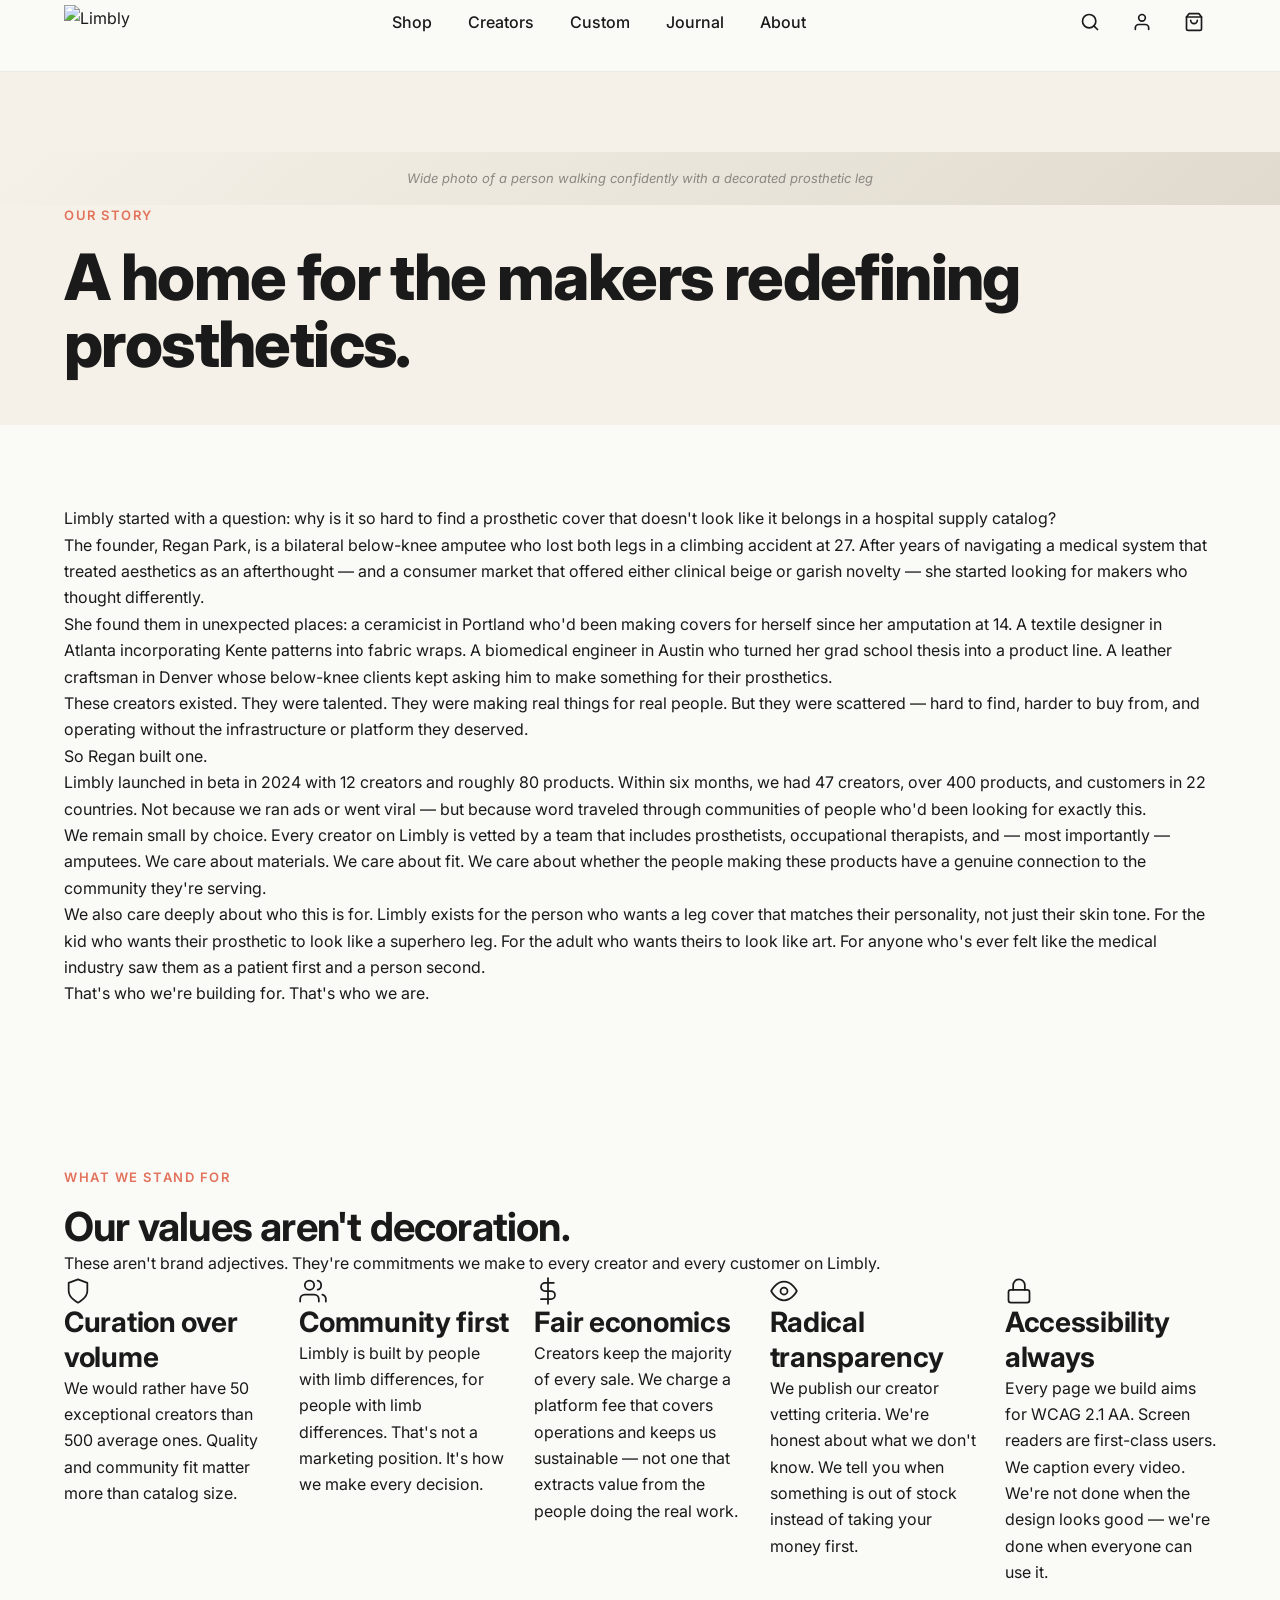
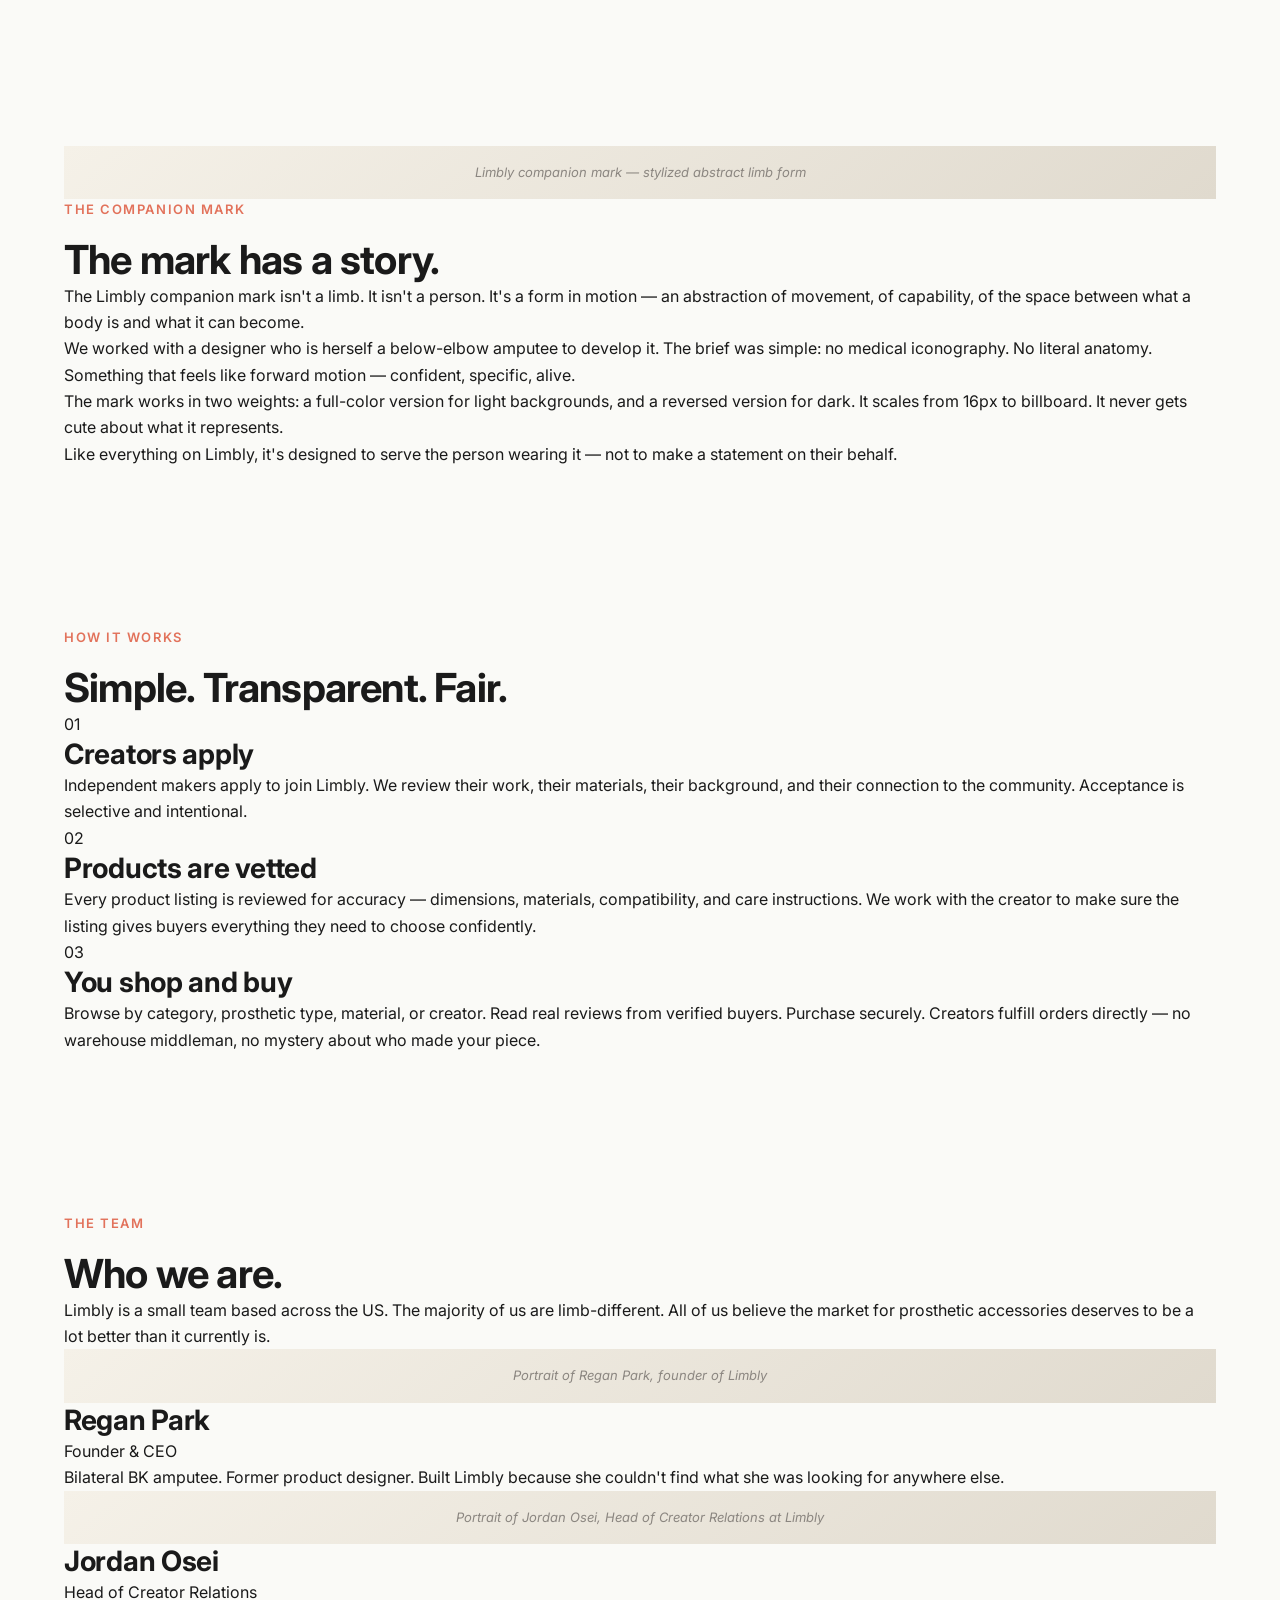
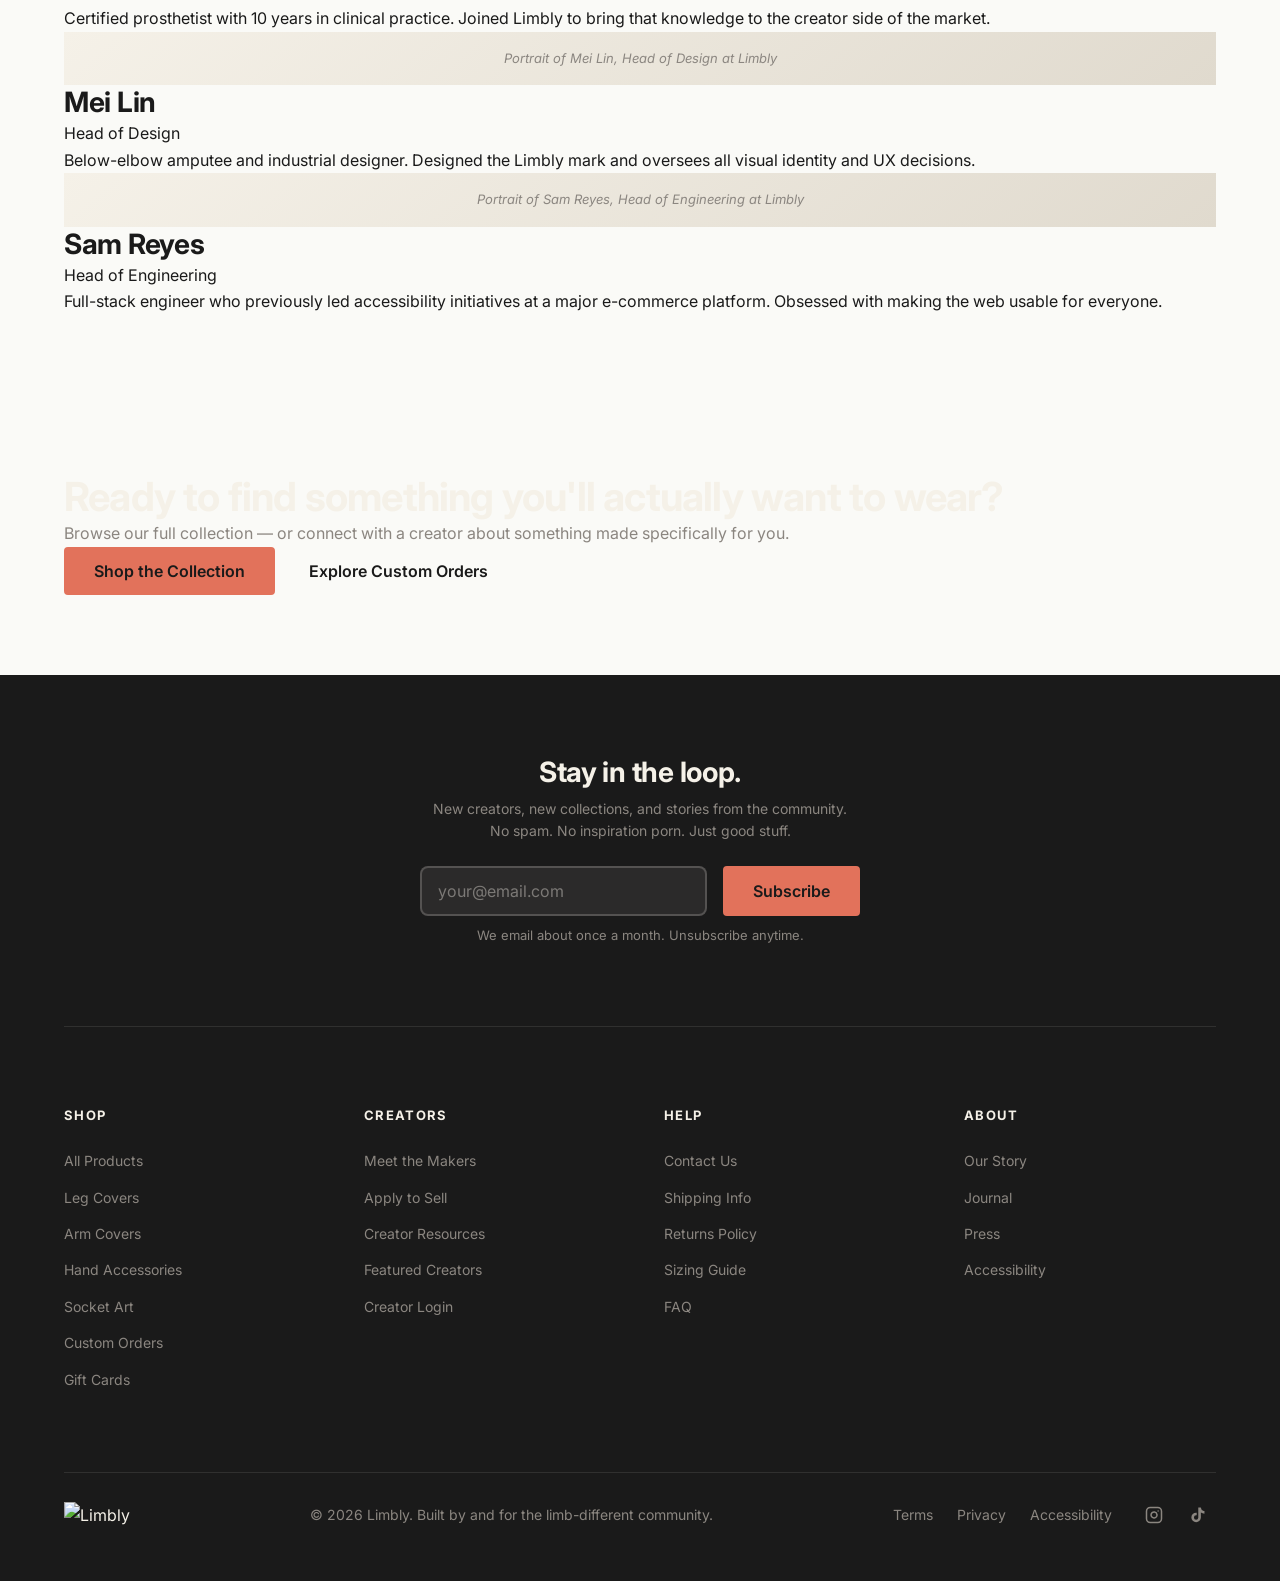
==== about.html @ 80702520 "Limbly prototype — initial build" ====
<!DOCTYPE html>
<html lang="en">
<head>
  <meta charset="UTF-8">
  <meta name="viewport" content="width=device-width, initial-scale=1.0">
  <title>About Limbly — Our Story</title>
  <meta name="description" content="Limbly is a curated marketplace for prosthetic accessories, built by and for the limb-different community.">
  <meta property="og:title" content="About Limbly — Our Story">
  <meta property="og:description" content="A home for the makers redefining prosthetics. Built by and for the limb-different community.">
  <meta property="og:type" content="website">
  <meta property="og:url" content="https://limbly.com/about.html">
  <meta property="og:image" content="../assets/og-about.jpg">
  <link rel="preconnect" href="https://fonts.googleapis.com">
  <link rel="preconnect" href="https://fonts.gstatic.com" crossorigin>
  <link href="https://fonts.googleapis.com/css2?family=Inter:wght@400;500;600;700;800&display=swap" rel="stylesheet">
  <link rel="stylesheet" href="../css/main.css">
</head>
<body>

<a href="#main" class="skip-link">Skip to main content</a>

<nav class="site-nav" role="navigation" aria-label="Main navigation">
  <div class="container">
    <div class="nav-inner">
      <a href="index.html" class="nav-logo" aria-label="Limbly — home">
        <img src="../assets/logo_primary.svg" alt="Limbly" height="34">
      </a>
      <ul class="nav-links" role="list">
        <li><a href="shop.html" class="nav-link">Shop</a></li>
        <li><a href="creators.html" class="nav-link">Creators</a></li>
        <li><a href="custom.html" class="nav-link">Custom</a></li>
        <li><a href="#" class="nav-link">Journal</a></li>
        <li><a href="about.html" class="nav-link nav-link--active" aria-current="page">About</a></li>
      </ul>
      <div class="nav-actions">
        <button class="nav-icon-btn" aria-label="Search products">
          <svg width="20" height="20" viewBox="0 0 24 24" fill="none" stroke="currentColor" stroke-width="2" stroke-linecap="round" stroke-linejoin="round" aria-hidden="true"><circle cx="11" cy="11" r="8"/><path d="m21 21-4.35-4.35"/></svg>
        </button>
        <button class="nav-icon-btn" aria-label="My account">
          <svg width="20" height="20" viewBox="0 0 24 24" fill="none" stroke="currentColor" stroke-width="2" stroke-linecap="round" stroke-linejoin="round" aria-hidden="true"><path d="M20 21v-2a4 4 0 0 0-4-4H8a4 4 0 0 0-4 4v2"/><circle cx="12" cy="7" r="4"/></svg>
        </button>
        <button class="nav-icon-btn" aria-label="Shopping cart, 0 items">
          <svg width="20" height="20" viewBox="0 0 24 24" fill="none" stroke="currentColor" stroke-width="2" stroke-linecap="round" stroke-linejoin="round" aria-hidden="true"><path d="M6 2 3 6v14a2 2 0 0 0 2 2h14a2 2 0 0 0 2-2V6l-3-4z"/><line x1="3" x2="21" y1="6" y2="6"/><path d="M16 10a4 4 0 0 1-8 0"/></svg>
        </button>
        <button id="nav-menu-btn" class="nav-icon-btn nav-menu-btn" aria-label="Open menu" aria-expanded="false" aria-controls="mobile-nav">
          <svg width="22" height="22" viewBox="0 0 24 24" fill="none" stroke="currentColor" stroke-width="2" stroke-linecap="round" aria-hidden="true"><line x1="3" x2="21" y1="6" y2="6"/><line x1="3" x2="21" y1="12" y2="12"/><line x1="3" x2="21" y1="18" y2="18"/></svg>
        </button>
      </div>
    </div>
  </div>
  <div id="mobile-nav" class="mobile-nav" role="dialog" aria-label="Navigation menu">
    <a href="shop.html" class="mobile-nav-link">Shop</a>
    <div class="mobile-nav-sub">
      <a href="shop.html">All Products</a>
      <a href="shop.html#leg-covers">Leg Covers</a>
      <a href="shop.html#arm-covers">Arm Covers</a>
      <a href="shop.html#hand-accessories">Hand Accessories</a>
      <a href="shop.html#socket-art">Socket Art</a>
      <a href="shop.html#new-arrivals">New Arrivals</a>
    </div>
    <a href="creators.html" class="mobile-nav-link">Creators</a>
    <a href="custom.html" class="mobile-nav-link">Custom Orders</a>
    <a href="#" class="mobile-nav-link">Journal</a>
    <a href="about.html" class="mobile-nav-link">About</a>
    <a href="help.html" class="mobile-nav-link">Help</a>
    <a href="apply.html" class="mobile-nav-link">Apply to Sell</a>
  </div>
</nav>

<main id="main">

  <!-- Hero -->
  <section class="page-hero page-hero--about" aria-labelledby="about-hero-heading">
    <div class="page-hero-bg">
      <div class="img-placeholder img-placeholder--page-hero" aria-hidden="true">Wide photo of a person walking confidently with a decorated prosthetic leg</div>
    </div>
    <div class="page-hero-overlay" aria-hidden="true"></div>
    <div class="container">
      <div class="page-hero-content">
        <p class="eyebrow eyebrow--light">OUR STORY</p>
        <h1 id="about-hero-heading">A home for the makers redefining prosthetics.</h1>
      </div>
    </div>
  </section>

  <!-- The Story -->
  <section class="section" aria-labelledby="story-heading">
    <div class="container container--narrow">
      <h2 id="story-heading" class="sr-only">The Story</h2>
      <div class="about-story">
        <p class="about-lead">Limbly started with a question: why is it so hard to find a prosthetic cover that doesn't look like it belongs in a hospital supply catalog?</p>
        <p>The founder, Regan Park, is a bilateral below-knee amputee who lost both legs in a climbing accident at 27. After years of navigating a medical system that treated aesthetics as an afterthought — and a consumer market that offered either clinical beige or garish novelty — she started looking for makers who thought differently.</p>
        <p>She found them in unexpected places: a ceramicist in Portland who'd been making covers for herself since her amputation at 14. A textile designer in Atlanta incorporating Kente patterns into fabric wraps. A biomedical engineer in Austin who turned her grad school thesis into a product line. A leather craftsman in Denver whose below-knee clients kept asking him to make something for their prosthetics.</p>
        <p>These creators existed. They were talented. They were making real things for real people. But they were scattered — hard to find, harder to buy from, and operating without the infrastructure or platform they deserved.</p>
        <p>So Regan built one.</p>
        <p>Limbly launched in beta in 2024 with 12 creators and roughly 80 products. Within six months, we had 47 creators, over 400 products, and customers in 22 countries. Not because we ran ads or went viral — but because word traveled through communities of people who'd been looking for exactly this.</p>
        <p>We remain small by choice. Every creator on Limbly is vetted by a team that includes prosthetists, occupational therapists, and — most importantly — amputees. We care about materials. We care about fit. We care about whether the people making these products have a genuine connection to the community they're serving.</p>
        <p>We also care deeply about who this is for. Limbly exists for the person who wants a leg cover that matches their personality, not just their skin tone. For the kid who wants their prosthetic to look like a superhero leg. For the adult who wants theirs to look like art. For anyone who's ever felt like the medical industry saw them as a patient first and a person second.</p>
        <p>That's who we're building for. That's who we are.</p>
      </div>
    </div>
  </section>

  <!-- Values -->
  <section class="section section--cream" aria-labelledby="values-heading">
    <div class="container">
      <div class="section-header">
        <p class="eyebrow">WHAT WE STAND FOR</p>
        <h2 id="values-heading">Our values aren't decoration.</h2>
        <p class="section-body">These aren't brand adjectives. They're commitments we make to every creator and every customer on Limbly.</p>
      </div>
      <div class="values-grid">

        <div class="value-item">
          <div class="value-icon" aria-hidden="true">
            <svg width="28" height="28" viewBox="0 0 24 24" fill="none" stroke="currentColor" stroke-width="1.5" stroke-linecap="round" stroke-linejoin="round"><path d="M12 22s8-4 8-10V5l-8-3-8 3v7c0 6 8 10 8 10z"/></svg>
          </div>
          <h3 class="value-title">Curation over volume</h3>
          <p class="value-body">We would rather have 50 exceptional creators than 500 average ones. Quality and community fit matter more than catalog size.</p>
        </div>

        <div class="value-item">
          <div class="value-icon" aria-hidden="true">
            <svg width="28" height="28" viewBox="0 0 24 24" fill="none" stroke="currentColor" stroke-width="1.5" stroke-linecap="round" stroke-linejoin="round"><path d="M17 21v-2a4 4 0 0 0-4-4H5a4 4 0 0 0-4 4v2"/><circle cx="9" cy="7" r="4"/><path d="M23 21v-2a4 4 0 0 0-3-3.87"/><path d="M16 3.13a4 4 0 0 1 0 7.75"/></svg>
          </div>
          <h3 class="value-title">Community first</h3>
          <p class="value-body">Limbly is built by people with limb differences, for people with limb differences. That's not a marketing position. It's how we make every decision.</p>
        </div>

        <div class="value-item">
          <div class="value-icon" aria-hidden="true">
            <svg width="28" height="28" viewBox="0 0 24 24" fill="none" stroke="currentColor" stroke-width="1.5" stroke-linecap="round" stroke-linejoin="round"><line x1="12" x2="12" y1="1" y2="23"/><path d="M17 5H9.5a3.5 3.5 0 0 0 0 7h5a3.5 3.5 0 0 1 0 7H6"/></svg>
          </div>
          <h3 class="value-title">Fair economics</h3>
          <p class="value-body">Creators keep the majority of every sale. We charge a platform fee that covers operations and keeps us sustainable — not one that extracts value from the people doing the real work.</p>
        </div>

        <div class="value-item">
          <div class="value-icon" aria-hidden="true">
            <svg width="28" height="28" viewBox="0 0 24 24" fill="none" stroke="currentColor" stroke-width="1.5" stroke-linecap="round" stroke-linejoin="round"><path d="M1 12s4-8 11-8 11 8 11 8-4 8-11 8-11-8-11-8z"/><circle cx="12" cy="12" r="3"/></svg>
          </div>
          <h3 class="value-title">Radical transparency</h3>
          <p class="value-body">We publish our creator vetting criteria. We're honest about what we don't know. We tell you when something is out of stock instead of taking your money first.</p>
        </div>

        <div class="value-item">
          <div class="value-icon" aria-hidden="true">
            <svg width="28" height="28" viewBox="0 0 24 24" fill="none" stroke="currentColor" stroke-width="1.5" stroke-linecap="round" stroke-linejoin="round"><rect x="3" y="11" width="18" height="11" rx="2" ry="2"/><path d="M7 11V7a5 5 0 0 1 10 0v4"/></svg>
          </div>
          <h3 class="value-title">Accessibility always</h3>
          <p class="value-body">Every page we build aims for WCAG 2.1 AA. Screen readers are first-class users. We caption every video. We're not done when the design looks good — we're done when everyone can use it.</p>
        </div>

      </div>
    </div>
  </section>

  <!-- The Companion Mark -->
  <section class="section" aria-labelledby="mark-heading">
    <div class="container">
      <div class="mark-section">
        <div class="mark-visual">
          <div class="img-placeholder img-placeholder--mark" aria-hidden="true">Limbly companion mark — stylized abstract limb form</div>
        </div>
        <div class="mark-copy">
          <p class="eyebrow">THE COMPANION MARK</p>
          <h2 id="mark-heading">The mark has a story.</h2>
          <p>The Limbly companion mark isn't a limb. It isn't a person. It's a form in motion — an abstraction of movement, of capability, of the space between what a body is and what it can become.</p>
          <p>We worked with a designer who is herself a below-elbow amputee to develop it. The brief was simple: no medical iconography. No literal anatomy. Something that feels like forward motion — confident, specific, alive.</p>
          <p>The mark works in two weights: a full-color version for light backgrounds, and a reversed version for dark. It scales from 16px to billboard. It never gets cute about what it represents.</p>
          <p>Like everything on Limbly, it's designed to serve the person wearing it — not to make a statement on their behalf.</p>
        </div>
      </div>
    </div>
  </section>

  <!-- How It Works -->
  <section class="section section--cream" aria-labelledby="how-it-works-heading">
    <div class="container">
      <div class="section-header">
        <p class="eyebrow">HOW IT WORKS</p>
        <h2 id="how-it-works-heading">Simple. Transparent. Fair.</h2>
      </div>
      <ol class="how-steps" role="list">

        <li class="how-step">
          <div class="how-step-number" aria-hidden="true">01</div>
          <div class="how-step-body">
            <h3 class="how-step-title">Creators apply</h3>
            <p class="how-step-text">Independent makers apply to join Limbly. We review their work, their materials, their background, and their connection to the community. Acceptance is selective and intentional.</p>
          </div>
        </li>

        <li class="how-step">
          <div class="how-step-number" aria-hidden="true">02</div>
          <div class="how-step-body">
            <h3 class="how-step-title">Products are vetted</h3>
            <p class="how-step-text">Every product listing is reviewed for accuracy — dimensions, materials, compatibility, and care instructions. We work with the creator to make sure the listing gives buyers everything they need to choose confidently.</p>
          </div>
        </li>

        <li class="how-step">
          <div class="how-step-number" aria-hidden="true">03</div>
          <div class="how-step-body">
            <h3 class="how-step-title">You shop and buy</h3>
            <p class="how-step-text">Browse by category, prosthetic type, material, or creator. Read real reviews from verified buyers. Purchase securely. Creators fulfill orders directly — no warehouse middleman, no mystery about who made your piece.</p>
          </div>
        </li>

      </ol>
    </div>
  </section>

  <!-- Who We Are -->
  <section class="section" aria-labelledby="team-heading">
    <div class="container">
      <div class="section-header">
        <p class="eyebrow">THE TEAM</p>
        <h2 id="team-heading">Who we are.</h2>
        <p class="section-body">Limbly is a small team based across the US. The majority of us are limb-different. All of us believe the market for prosthetic accessories deserves to be a lot better than it currently is.</p>
      </div>
      <div class="team-grid">

        <div class="team-member">
          <div class="team-member-img">
            <div class="img-placeholder" aria-hidden="true">Portrait of Regan Park, founder of Limbly</div>
          </div>
          <h3 class="team-member-name">Regan Park</h3>
          <p class="team-member-role">Founder &amp; CEO</p>
          <p class="team-member-bio">Bilateral BK amputee. Former product designer. Built Limbly because she couldn't find what she was looking for anywhere else.</p>
        </div>

        <div class="team-member">
          <div class="team-member-img">
            <div class="img-placeholder" aria-hidden="true">Portrait of Jordan Osei, Head of Creator Relations at Limbly</div>
          </div>
          <h3 class="team-member-name">Jordan Osei</h3>
          <p class="team-member-role">Head of Creator Relations</p>
          <p class="team-member-bio">Certified prosthetist with 10 years in clinical practice. Joined Limbly to bring that knowledge to the creator side of the market.</p>
        </div>

        <div class="team-member">
          <div class="team-member-img">
            <div class="img-placeholder" aria-hidden="true">Portrait of Mei Lin, Head of Design at Limbly</div>
          </div>
          <h3 class="team-member-name">Mei Lin</h3>
          <p class="team-member-role">Head of Design</p>
          <p class="team-member-bio">Below-elbow amputee and industrial designer. Designed the Limbly mark and oversees all visual identity and UX decisions.</p>
        </div>

        <div class="team-member">
          <div class="team-member-img">
            <div class="img-placeholder" aria-hidden="true">Portrait of Sam Reyes, Head of Engineering at Limbly</div>
          </div>
          <h3 class="team-member-name">Sam Reyes</h3>
          <p class="team-member-role">Head of Engineering</p>
          <p class="team-member-bio">Full-stack engineer who previously led accessibility initiatives at a major e-commerce platform. Obsessed with making the web usable for everyone.</p>
        </div>

      </div>
    </div>
  </section>

  <!-- Final CTA -->
  <section class="section section--dark" aria-labelledby="about-cta-heading">
    <div class="container">
      <div class="cta-banner">
        <h2 id="about-cta-heading" class="text-cream">Ready to find something you'll actually want to wear?</h2>
        <p style="color:var(--c-warm-gray);">Browse our full collection — or connect with a creator about something made specifically for you.</p>
        <div class="cta-banner-actions">
          <a href="shop.html" class="btn btn-coral">Shop the Collection</a>
          <a href="custom.html" class="btn btn-outline-light">Explore Custom Orders</a>
        </div>
      </div>
    </div>
  </section>

</main>

<footer class="site-footer" role="contentinfo">
  <div class="container">
    <div class="footer-signup">
      <h2 class="h3 text-cream">Stay in the loop.</h2>
      <p class="body-sm" style="color:var(--c-warm-gray);margin-top:8px;">New creators, new collections, and stories from the community.<br>No spam. No inspiration porn. Just good stuff.</p>
      <form class="footer-signup-form js-signup-form" aria-label="Newsletter signup">
        <label for="footer-email" class="sr-only">Email address</label>
        <input type="email" id="footer-email" name="email" class="form-input" placeholder="your@email.com" autocomplete="email" required>
        <button type="submit" class="btn btn-coral">Subscribe</button>
      </form>
      <p class="signup-feedback sr-only" role="status" hidden></p>
      <p class="caption" style="color:var(--c-warm-gray);margin-top:10px;">We email about once a month. Unsubscribe anytime.</p>
    </div>
    <div class="footer-cols">
      <div>
        <h3 class="footer-col-title">Shop</h3>
        <ul class="footer-links" role="list">
          <li><a href="shop.html" class="footer-link">All Products</a></li>
          <li><a href="shop.html#leg-covers" class="footer-link">Leg Covers</a></li>
          <li><a href="shop.html#arm-covers" class="footer-link">Arm Covers</a></li>
          <li><a href="shop.html#hand-accessories" class="footer-link">Hand Accessories</a></li>
          <li><a href="shop.html#socket-art" class="footer-link">Socket Art</a></li>
          <li><a href="custom.html" class="footer-link">Custom Orders</a></li>
          <li><a href="#" class="footer-link">Gift Cards</a></li>
        </ul>
      </div>
      <div>
        <h3 class="footer-col-title">Creators</h3>
        <ul class="footer-links" role="list">
          <li><a href="creators.html" class="footer-link">Meet the Makers</a></li>
          <li><a href="apply.html" class="footer-link">Apply to Sell</a></li>
          <li><a href="#" class="footer-link">Creator Resources</a></li>
          <li><a href="creators.html" class="footer-link">Featured Creators</a></li>
          <li><a href="#" class="footer-link">Creator Login</a></li>
        </ul>
      </div>
      <div>
        <h3 class="footer-col-title">Help</h3>
        <ul class="footer-links" role="list">
          <li><a href="help.html" class="footer-link">Contact Us</a></li>
          <li><a href="help.html#shipping" class="footer-link">Shipping Info</a></li>
          <li><a href="help.html#returns" class="footer-link">Returns Policy</a></li>
          <li><a href="help.html#sizing" class="footer-link">Sizing Guide</a></li>
          <li><a href="help.html" class="footer-link">FAQ</a></li>
        </ul>
      </div>
      <div>
        <h3 class="footer-col-title">About</h3>
        <ul class="footer-links" role="list">
          <li><a href="about.html" class="footer-link">Our Story</a></li>
          <li><a href="#" class="footer-link">Journal</a></li>
          <li><a href="#" class="footer-link">Press</a></li>
          <li><a href="accessibility.html" class="footer-link">Accessibility</a></li>
        </ul>
      </div>
    </div>
    <div class="footer-bottom">
      <a href="index.html" aria-label="Limbly — home">
        <img src="../assets/logo_white.svg" alt="Limbly" class="footer-logo">
      </a>
      <p class="footer-copyright">© 2026 Limbly. Built by and for the limb-different community.</p>
      <div class="footer-bottom-right">
        <a href="terms.html" class="footer-legal-link">Terms</a>
        <a href="privacy.html" class="footer-legal-link">Privacy</a>
        <a href="accessibility.html" class="footer-legal-link">Accessibility</a>
        <div class="footer-social">
          <a href="#" class="footer-social-link" aria-label="Limbly on Instagram">
            <svg width="18" height="18" viewBox="0 0 24 24" fill="none" stroke="currentColor" stroke-width="2" stroke-linecap="round" stroke-linejoin="round" aria-hidden="true"><rect width="20" height="20" x="2" y="2" rx="5" ry="5"/><path d="M16 11.37A4 4 0 1 1 12.63 8 4 4 0 0 1 16 11.37z"/><line x1="17.5" x2="17.51" y1="6.5" y2="6.5"/></svg>
          </a>
          <a href="#" class="footer-social-link" aria-label="Limbly on TikTok">
            <svg width="18" height="18" viewBox="0 0 24 24" fill="currentColor" aria-hidden="true"><path d="M19.59 6.69a4.83 4.83 0 0 1-3.77-4.25V2h-3.45v13.67a2.89 2.89 0 0 1-2.88 2.5 2.89 2.89 0 0 1-2.89-2.89 2.89 2.89 0 0 1 2.89-2.89c.28 0 .54.04.79.1V9.01a6.34 6.34 0 0 0-.79-.05 6.34 6.34 0 0 0-6.34 6.34 6.34 6.34 0 0 0 6.34 6.34 6.34 6.34 0 0 0 6.33-6.34V8.69a8.17 8.17 0 0 0 4.78 1.52V6.76a4.85 4.85 0 0 1-1.01-.07z"/></svg>
          </a>
        </div>
      </div>
    </div>
  </div>
</footer>
<script src="../js/main.js"></script>

</body>
</html>
---- css/main.css ----
/* =============================================================
   LIMBLY DESIGN SYSTEM — main.css
   Brand: Limbly | Prosthetic Accessories Marketplace
   Compliance: WCAG 2.1 AA minimum
   ============================================================= */

@import url('https://fonts.googleapis.com/css2?family=Inter:wght@400;500;600;700;800&display=swap');

/* ============================================================
   CUSTOM PROPERTIES
   ============================================================ */
:root {
  /* Brand Colors */
  --c-black:      #1A1A1A;
  --c-coral:      #E2725B;
  --c-cream:      #F5F1E8;
  --c-warm-gray:  #8B8680;
  --c-soft-white: #FAFAF7;

  /* Typography */
  --font: 'Inter', system-ui, -apple-system, BlinkMacSystemFont, 'Segoe UI', sans-serif;

  /* Type scale */
  --t-hero:    clamp(40px, 6.5vw, 64px);
  --t-h2:      clamp(28px, 4vw, 40px);
  --t-h3:      clamp(20px, 2.8vw, 28px);
  --t-h4:      clamp(18px, 2vw, 20px);
  --t-body-lg: 18px;
  --t-body:    16px;
  --t-sm:      14px;
  --t-xs:      13px;

  /* Spacing */
  --sp-1: 8px;
  --sp-2: 16px;
  --sp-3: 24px;
  --sp-4: 32px;
  --sp-5: 48px;
  --sp-6: 64px;
  --sp-7: 80px;
  --sp-8: 120px;

  /* Container */
  --container-w: 1280px;
  --container-px: clamp(20px, 5vw, 80px);

  /* Radii */
  --r-sm:   4px;
  --r-md:   8px;
  --r-lg:   16px;
  --r-xl:   24px;
  --r-full: 9999px;

  /* Transitions */
  --t-fast: 140ms ease;
  --t-base: 240ms ease;

  /* Nav */
  --nav-h: 72px;

  /* Shadows */
  --shadow-sm: 0 1px 4px rgba(26,26,26,0.08);
  --shadow-md: 0 4px 16px rgba(26,26,26,0.10);
  --shadow-lg: 0 8px 32px rgba(26,26,26,0.14);
}

/* ============================================================
   RESET
   ============================================================ */
*, *::before, *::after { box-sizing: border-box; margin: 0; padding: 0; }
html { font-size: 16px; scroll-behavior: smooth; }
body {
  font-family: var(--font);
  font-size: var(--t-body);
  color: var(--c-black);
  background: var(--c-soft-white);
  line-height: 1.65;
  -webkit-font-smoothing: antialiased;
}
img, svg, video { max-width: 100%; display: block; }
a { color: inherit; text-decoration: none; }
button { cursor: pointer; font-family: inherit; border: none; background: none; }
ul, ol { list-style: none; }
input, textarea, select { font-family: inherit; font-size: inherit; }

/* ============================================================
   ACCESSIBILITY
   ============================================================ */
.skip-link {
  position: absolute;
  top: -100%;
  left: var(--sp-2);
  z-index: 9999;
  padding: 12px 20px;
  background: var(--c-black);
  color: var(--c-cream);
  font-weight: 600;
  font-size: var(--t-sm);
  border-radius: var(--r-md);
  transition: top var(--t-fast);
  white-space: nowrap;
}
.skip-link:focus { top: var(--sp-2); }

*:focus-visible {
  outline: 3px solid var(--c-coral);
  outline-offset: 3px;
  border-radius: var(--r-sm);
}

.sr-only {
  position: absolute; width: 1px; height: 1px;
  padding: 0; margin: -1px; overflow: hidden;
  clip: rect(0,0,0,0); white-space: nowrap; border: 0;
}

@media (prefers-reduced-motion: reduce) {
  *, *::before, *::after {
    animation-duration: 0.01ms !important;
    animation-iteration-count: 1 !important;
    transition-duration: 0.01ms !important;
    scroll-behavior: auto !important;
  }
}

/* ============================================================
   LAYOUT
   ============================================================ */
.container {
  max-width: var(--container-w);
  margin: 0 auto;
  padding: 0 var(--container-px);
}
.section { padding: var(--sp-7) 0; }
.section--sm { padding: var(--sp-5) 0; }

.bg-soft-white { background: var(--c-soft-white); }
.bg-cream      { background: var(--c-cream); }
.bg-black      { background: var(--c-black); color: var(--c-cream); }

/* ============================================================
   TYPOGRAPHY
   ============================================================ */
h1, .h1 { font-size: var(--t-hero); font-weight: 800; line-height: 1.05; letter-spacing: -0.025em; }
h2, .h2 { font-size: var(--t-h2);   font-weight: 700; line-height: 1.15; letter-spacing: -0.02em; }
h3, .h3 { font-size: var(--t-h3);   font-weight: 700; line-height: 1.25; letter-spacing: -0.01em; }
h4, .h4 { font-size: var(--t-h4);   font-weight: 600; line-height: 1.3; }

.eyebrow {
  display: block;
  font-size: var(--t-xs);
  font-weight: 600;
  letter-spacing: 0.12em;
  text-transform: uppercase;
  color: var(--c-coral);
  margin-bottom: var(--sp-2);
}

.body-lg  { font-size: var(--t-body-lg); line-height: 1.7; }
.body     { font-size: var(--t-body);    line-height: 1.65; }
.body-sm  { font-size: var(--t-sm);      line-height: 1.6; }
.caption  { font-size: var(--t-xs);      line-height: 1.5; }

.text-warm-gray { color: var(--c-warm-gray); }
.text-coral     { color: var(--c-coral); }
.text-cream     { color: var(--c-cream); }
.text-center    { text-align: center; }
.max-600 { max-width: 600px; }
.max-700 { max-width: 700px; }
.mx-auto { margin-left: auto; margin-right: auto; }

/* ============================================================
   BUTTONS
   ============================================================ */
.btn {
  display: inline-flex;
  align-items: center;
  justify-content: center;
  gap: var(--sp-1);
  padding: 14px 28px;
  min-height: 48px;
  font-size: var(--t-body);
  font-weight: 600;
  line-height: 1;
  border-radius: var(--r-sm);
  border: 2px solid transparent;
  white-space: nowrap;
  transition: background var(--t-fast), color var(--t-fast), border-color var(--t-fast), transform var(--t-fast);
  cursor: pointer;
}
.btn:active { transform: scale(0.98); }

.btn-primary {
  background: var(--c-black);
  color: var(--c-soft-white);
  border-color: var(--c-black);
}
.btn-primary:hover { background: #2c2c2c; border-color: #2c2c2c; }

.btn-secondary {
  background: transparent;
  color: var(--c-black);
  border-color: var(--c-black);
}
.btn-secondary:hover { background: var(--c-black); color: var(--c-soft-white); }

.btn-coral {
  background: var(--c-coral);
  color: var(--c-black);
  border-color: var(--c-coral);
}
.btn-coral:hover { background: #cf614a; border-color: #cf614a; }

.btn-outline-cream {
  background: transparent;
  color: var(--c-cream);
  border-color: var(--c-cream);
}
.btn-outline-cream:hover { background: var(--c-cream); color: var(--c-black); }

.btn-group {
  display: flex;
  align-items: center;
  gap: var(--sp-2);
  flex-wrap: wrap;
}

/* ============================================================
   NAVIGATION
   ============================================================ */
.site-nav {
  position: sticky;
  top: 0;
  z-index: 100;
  height: var(--nav-h);
  background: var(--c-soft-white);
  border-bottom: 1px solid rgba(26,26,26,0.07);
  backdrop-filter: blur(12px);
  -webkit-backdrop-filter: blur(12px);
}
.nav-inner {
  display: flex;
  align-items: center;
  justify-content: space-between;
  height: 100%;
  gap: var(--sp-5);
}
.nav-logo { display: flex; align-items: center; flex-shrink: 0; }
.nav-logo svg { height: 34px; width: auto; }

.nav-links {
  display: flex;
  align-items: center;
  gap: 36px;
}
.nav-link {
  font-size: var(--t-body);
  font-weight: 500;
  color: var(--c-black);
  position: relative;
  padding-bottom: 2px;
  transition: color var(--t-fast);
}
.nav-link::after {
  content: '';
  position: absolute;
  bottom: -2px; left: 0; right: 100%;
  height: 2px;
  background: var(--c-coral);
  border-radius: var(--r-full);
  transition: right var(--t-base);
}
.nav-link:hover { color: var(--c-coral); }
.nav-link:hover::after,
.nav-link.active::after { right: 0; }
.nav-link.active { color: var(--c-coral); }

.nav-actions {
  display: flex;
  align-items: center;
  gap: var(--sp-1);
}
.nav-icon-btn {
  display: flex;
  align-items: center;
  justify-content: center;
  width: 44px;
  height: 44px;
  border-radius: var(--r-md);
  color: var(--c-black);
  transition: background var(--t-fast);
}
.nav-icon-btn:hover { background: rgba(26,26,26,0.06); }

.nav-menu-btn { display: none; }

/* Mobile nav */
.mobile-nav {
  display: none;
  position: fixed;
  inset: var(--nav-h) 0 0 0;
  background: var(--c-soft-white);
  padding: var(--sp-5) var(--container-px);
  flex-direction: column;
  gap: 0;
  overflow-y: auto;
  z-index: 99;
}
.mobile-nav.open { display: flex; }
.mobile-nav-link {
  font-size: var(--t-h3);
  font-weight: 700;
  color: var(--c-black);
  padding: var(--sp-2) 0;
  border-bottom: 1px solid rgba(26,26,26,0.08);
  transition: color var(--t-fast);
}
.mobile-nav-link:hover { color: var(--c-coral); }
.mobile-nav-sub {
  padding: var(--sp-1) 0 var(--sp-2) var(--sp-3);
  display: flex;
  flex-direction: column;
  gap: 2px;
}
.mobile-nav-sub a {
  font-size: var(--t-body);
  color: var(--c-warm-gray);
  padding: 7px 0;
  transition: color var(--t-fast);
}
.mobile-nav-sub a:hover { color: var(--c-coral); }

@media (max-width: 860px) {
  .nav-links  { display: none; }
  .nav-menu-btn { display: flex; }
}

/* ============================================================
   HERO
   ============================================================ */
.hero {
  background: var(--c-cream);
  padding: var(--sp-8) 0 var(--sp-7);
}
.hero-split {
  display: grid;
  grid-template-columns: 1fr 1fr;
  gap: var(--sp-6);
  align-items: center;
}
.hero-content {}
.hero-eyebrow { margin-bottom: var(--sp-2); }
.hero-title { margin-bottom: var(--sp-3); }
.hero-body {
  font-size: var(--t-body-lg);
  color: var(--c-warm-gray);
  max-width: 520px;
  margin-bottom: var(--sp-5);
}
.hero-image {
  aspect-ratio: 4/3;
  background: linear-gradient(140deg, #ede9df 0%, #e0dace 100%);
  border-radius: var(--r-xl);
  display: flex;
  align-items: center;
  justify-content: center;
  font-size: var(--t-sm);
  color: var(--c-warm-gray);
  text-align: center;
  padding: var(--sp-3);
  font-style: italic;
  min-height: 400px;
}

/* Page hero (non-homepage) */
.page-hero {
  background: var(--c-cream);
  padding: var(--sp-7) 0 var(--sp-5);
}

@media (max-width: 860px) {
  .hero-split { grid-template-columns: 1fr; }
  .hero-image { min-height: 260px; margin-top: var(--sp-3); }
}

/* ============================================================
   IMAGE PLACEHOLDERS
   ============================================================ */
.img-placeholder {
  background: linear-gradient(140deg, var(--c-cream) 0%, #e0dace 100%);
  display: flex;
  align-items: center;
  justify-content: center;
  text-align: center;
  color: var(--c-warm-gray);
  font-size: var(--t-xs);
  font-style: italic;
  padding: var(--sp-2);
}
.img-placeholder--square { aspect-ratio: 1; }
.img-placeholder--wide   { aspect-ratio: 16/7; }
.img-placeholder--banner { aspect-ratio: 21/6; min-height: 200px; }

/* ============================================================
   PRODUCT CARDS
   ============================================================ */
.product-grid {
  display: grid;
  grid-template-columns: repeat(4, 1fr);
  gap: var(--sp-3);
}
@media (max-width: 1100px) { .product-grid { grid-template-columns: repeat(3, 1fr); } }
@media (max-width: 700px)  { .product-grid { grid-template-columns: repeat(2, 1fr); } }

.product-card { display: flex; flex-direction: column; }
.product-card__img {
  aspect-ratio: 1;
  border-radius: var(--r-lg);
  overflow: hidden;
  position: relative;
  margin-bottom: var(--sp-2);
}
.product-card__img .img-placeholder { height: 100%; border-radius: var(--r-lg); }
.product-card__badge {
  position: absolute;
  top: var(--sp-2);
  left: var(--sp-2);
  padding: 4px 10px;
  border-radius: var(--r-full);
  font-size: 11px;
  font-weight: 600;
  letter-spacing: 0.03em;
  text-transform: uppercase;
}
.badge-stock    { background: #e8f5e9; color: #2e7d32; }
.badge-mto      { background: rgba(139,134,128,0.15); color: var(--c-warm-gray); }
.product-card__creator {
  font-size: var(--t-sm);
  color: var(--c-warm-gray);
  margin-bottom: 4px;
}
.product-card__creator a:hover { color: var(--c-coral); transition: color var(--t-fast); }
.product-card__name {
  font-size: var(--t-body);
  font-weight: 600;
  line-height: 1.35;
  margin-bottom: 6px;
  flex: 1;
}
.product-card__meta {
  display: flex;
  align-items: flex-end;
  justify-content: space-between;
  gap: var(--sp-1);
  margin-top: auto;
}
.product-card__price { font-weight: 700; font-size: var(--t-body); }
.product-card__time  { font-size: var(--t-xs); color: var(--c-warm-gray); text-align: right; }

/* ============================================================
   CREATOR CARDS
   ============================================================ */
.creator-grid {
  display: grid;
  grid-template-columns: repeat(3, 1fr);
  gap: var(--sp-3);
}
@media (max-width: 900px) { .creator-grid { grid-template-columns: repeat(2, 1fr); } }
@media (max-width: 540px) { .creator-grid { grid-template-columns: 1fr; } }

.creator-card {
  border-radius: var(--r-xl);
  overflow: hidden;
  background: var(--c-soft-white);
  border: 1px solid rgba(26,26,26,0.07);
  transition: box-shadow var(--t-base), transform var(--t-base);
}
.creator-card:hover { box-shadow: var(--shadow-lg); transform: translateY(-3px); }
.creator-card__banner { position: relative; }
.creator-card__banner .img-placeholder { aspect-ratio: 16/7; }
.creator-card__avatar {
  width: 64px;
  height: 64px;
  border-radius: 50%;
  border: 3px solid var(--c-soft-white);
  background: var(--c-coral);
  color: white;
  font-weight: 700;
  font-size: var(--t-body);
  display: flex;
  align-items: center;
  justify-content: center;
  position: absolute;
  bottom: -32px;
  left: var(--sp-3);
  overflow: hidden;
}
.creator-card__body {
  padding: calc(32px + var(--sp-2)) var(--sp-3) var(--sp-3);
}
.creator-card__name { font-size: var(--t-h4); font-weight: 700; margin-bottom: 2px; }
.creator-card__location { font-size: var(--t-sm); color: var(--c-warm-gray); margin-bottom: var(--sp-2); }
.creator-card__bio {
  font-size: var(--t-sm);
  color: var(--c-warm-gray);
  line-height: 1.55;
  display: -webkit-box;
  -webkit-line-clamp: 2;
  -webkit-box-orient: vertical;
  overflow: hidden;
  margin-bottom: var(--sp-2);
}
.creator-card__tags {
  display: flex;
  flex-wrap: wrap;
  gap: 6px;
  margin-bottom: var(--sp-2);
}
.creator-card__tag {
  padding: 4px 10px;
  background: var(--c-cream);
  border-radius: var(--r-full);
  font-size: 12px;
  font-weight: 500;
  color: var(--c-black);
}
.creator-card__footer {
  display: flex;
  align-items: center;
  justify-content: space-between;
  padding-top: var(--sp-2);
  border-top: 1px solid rgba(26,26,26,0.07);
}
.creator-card__count { font-size: var(--t-sm); color: var(--c-warm-gray); }
.creator-card__cta {
  font-size: var(--t-sm);
  font-weight: 600;
  color: var(--c-coral);
  transition: opacity var(--t-fast);
}
.creator-card__cta:hover { opacity: 0.75; }

/* ============================================================
   CATEGORY CARDS
   ============================================================ */
.category-grid {
  display: grid;
  grid-template-columns: repeat(2, 1fr);
  gap: var(--sp-3);
}
@media (max-width: 640px) { .category-grid { grid-template-columns: 1fr; } }

.category-card {
  border-radius: var(--r-xl);
  overflow: hidden;
  min-height: 300px;
  display: flex;
  flex-direction: column;
  justify-content: flex-end;
  position: relative;
  transition: transform var(--t-base);
}
.category-card:hover { transform: translateY(-4px); }
.category-card__bg {
  position: absolute;
  inset: 0;
  background: linear-gradient(150deg, var(--c-cream) 0%, #ddd8cd 100%);
  display: flex;
  align-items: center;
  justify-content: center;
  font-size: var(--t-sm);
  color: var(--c-warm-gray);
  font-style: italic;
}
.category-card__content {
  position: relative;
  z-index: 1;
  padding: var(--sp-3);
  background: linear-gradient(to top, rgba(26,26,26,0.72) 0%, transparent 100%);
  color: var(--c-soft-white);
}
.category-card__title { font-size: var(--t-h3); font-weight: 700; margin-bottom: 6px; }
.category-card__desc  { font-size: var(--t-sm); opacity: 0.85; line-height: 1.5; margin-bottom: var(--sp-2); }
.category-card__link  { font-size: var(--t-sm); font-weight: 600; color: var(--c-coral); }
.category-card__link:hover { opacity: 0.8; }

/* ============================================================
   WHY LIMBLY
   ============================================================ */
.why-grid {
  display: grid;
  grid-template-columns: repeat(3, 1fr);
  gap: var(--sp-5);
}
@media (max-width: 760px) { .why-grid { grid-template-columns: 1fr; } }

.why-item__num {
  font-size: 52px;
  font-weight: 800;
  color: var(--c-coral);
  line-height: 1;
  margin-bottom: var(--sp-2);
  font-variant-numeric: tabular-nums;
}
.why-item__title  { font-size: var(--t-h3); font-weight: 700; margin-bottom: var(--sp-2); }
.why-item__body   { font-size: var(--t-body); color: var(--c-warm-gray); line-height: 1.7; }

/* ============================================================
   VALUES
   ============================================================ */
.values-grid {
  display: grid;
  grid-template-columns: repeat(5, 1fr);
  gap: var(--sp-3);
}
@media (max-width: 1000px) { .values-grid { grid-template-columns: repeat(3, 1fr); } }
@media (max-width: 640px)  { .values-grid { grid-template-columns: 1fr; } }

.value-item__title { font-size: var(--t-h4); font-weight: 700; margin-bottom: 8px; }
.value-item__body  { font-size: var(--t-sm); color: var(--c-warm-gray); line-height: 1.6; }

/* ============================================================
   STEPS (HOW IT WORKS)
   ============================================================ */
.steps-grid {
  display: grid;
  grid-template-columns: repeat(3, 1fr);
  gap: var(--sp-3);
}
@media (max-width: 760px) { .steps-grid { grid-template-columns: 1fr; } }

.step-item { text-align: center; padding: var(--sp-3); }
.step-item__num {
  display: block;
  font-size: 40px;
  font-weight: 800;
  color: var(--c-coral);
  line-height: 1;
  margin-bottom: var(--sp-2);
}
.step-item__title { font-size: var(--t-h4); font-weight: 700; margin-bottom: var(--sp-2); }
.step-item__body  { font-size: var(--t-body); color: var(--c-warm-gray); line-height: 1.65; }

/* ============================================================
   EMAIL SIGNUP
   ============================================================ */
.signup-section {
  background: var(--c-black);
  padding: var(--sp-7) 0;
  text-align: center;
}
.signup-form {
  display: flex;
  gap: var(--sp-2);
  max-width: 440px;
  margin: var(--sp-3) auto 0;
}
.signup-form .form-input {
  flex: 1;
  background: rgba(245,241,232,0.1);
  border-color: rgba(245,241,232,0.25);
  color: var(--c-cream);
}
.signup-form .form-input::placeholder { color: rgba(245,241,232,0.45); }
.signup-form .form-input:focus { border-color: var(--c-cream); }
@media (max-width: 520px) { .signup-form { flex-direction: column; } }

/* ============================================================
   FORMS
   ============================================================ */
.form-group {
  display: flex;
  flex-direction: column;
  gap: 6px;
  margin-bottom: var(--sp-3);
}
.form-label {
  font-size: var(--t-sm);
  font-weight: 600;
  color: var(--c-black);
}
.form-label.required::after { content: ' *'; color: var(--c-coral); }
.form-input,
.form-textarea,
.form-select {
  padding: 13px 16px;
  border: 2px solid rgba(26,26,26,0.18);
  border-radius: var(--r-md);
  font-size: var(--t-body);
  color: var(--c-black);
  background: var(--c-soft-white);
  width: 100%;
  min-height: 48px;
  transition: border-color var(--t-fast);
}
.form-input:focus,
.form-textarea:focus,
.form-select:focus  { border-color: var(--c-black); outline: none; }
.form-input::placeholder,
.form-textarea::placeholder { color: var(--c-warm-gray); }
.form-textarea { min-height: 120px; resize: vertical; }
.form-hint  { font-size: var(--t-sm); color: var(--c-warm-gray); }
.form-error { font-size: var(--t-sm); color: #c0392b; }

.form-grid-2 {
  display: grid;
  grid-template-columns: 1fr 1fr;
  gap: 0 var(--sp-3);
}
@media (max-width: 640px) { .form-grid-2 { grid-template-columns: 1fr; } }

/* ============================================================
   FILTER SIDEBAR
   ============================================================ */
.shop-layout {
  display: grid;
  grid-template-columns: 260px 1fr;
  gap: var(--sp-5);
  align-items: start;
}
@media (max-width: 900px) { .shop-layout { grid-template-columns: 220px 1fr; } }
@media (max-width: 720px) { .shop-layout { grid-template-columns: 1fr; } }

.filter-sidebar {
  position: sticky;
  top: calc(var(--nav-h) + var(--sp-3));
  max-height: calc(100vh - var(--nav-h) - var(--sp-5));
  overflow-y: auto;
  padding-right: 4px;
}
.filter-sidebar__head {
  display: flex;
  align-items: center;
  justify-content: space-between;
  padding-bottom: var(--sp-2);
  margin-bottom: var(--sp-2);
  border-bottom: 1px solid rgba(26,26,26,0.12);
}
.filter-clear {
  font-size: var(--t-sm);
  font-weight: 600;
  color: var(--c-coral);
  cursor: pointer;
  transition: opacity var(--t-fast);
}
.filter-clear:hover { opacity: 0.7; }

.filter-group { margin-bottom: var(--sp-2); padding-bottom: var(--sp-2); border-bottom: 1px solid rgba(26,26,26,0.08); }
.filter-group fieldset { border: none; }
.filter-group__legend {
  font-size: var(--t-xs);
  font-weight: 700;
  letter-spacing: 0.08em;
  text-transform: uppercase;
  color: var(--c-black);
  display: flex;
  align-items: center;
  justify-content: space-between;
  width: 100%;
  cursor: pointer;
  background: none;
  border: none;
  padding: 0;
  margin-bottom: var(--sp-1);
  font-family: var(--font);
}
.filter-options { display: flex; flex-direction: column; gap: 8px; }
.filter-option { display: flex; align-items: flex-start; gap: var(--sp-1); cursor: pointer; }
.filter-option input { width: 18px; height: 18px; margin-top: 1px; flex-shrink: 0; accent-color: var(--c-black); cursor: pointer; }
.filter-option__label { font-size: var(--t-sm); color: var(--c-black); line-height: 1.4; flex: 1; }

.shop-top-bar {
  display: flex;
  align-items: center;
  justify-content: space-between;
  padding: var(--sp-2) 0;
  margin-bottom: var(--sp-3);
  border-bottom: 1px solid rgba(26,26,26,0.08);
  gap: var(--sp-2);
  flex-wrap: wrap;
}
.result-count { font-size: var(--t-sm); color: var(--c-warm-gray); }
.sort-row { display: flex; align-items: center; gap: var(--sp-1); }
.sort-row label { font-size: var(--t-sm); font-weight: 600; white-space: nowrap; }
.sort-row .form-select { width: auto; min-height: 40px; padding: 8px 14px; font-size: var(--t-sm); }

.mobile-filter-btn { display: none; }
@media (max-width: 720px) {
  .mobile-filter-btn { display: flex; }
  .filter-sidebar {
    display: none;
    position: fixed;
    inset: 0;
    z-index: 200;
    background: var(--c-soft-white);
    padding: var(--sp-5) var(--sp-3);
    max-height: 100vh;
    overflow-y: auto;
  }
  .filter-sidebar.open { display: block; }
}

/* ============================================================
   ACCORDION (FAQ)
   ============================================================ */
.accordion { border-top: 1px solid rgba(26,26,26,0.10); }
.accordion__item { border-bottom: 1px solid rgba(26,26,26,0.10); }
.accordion__btn {
  display: flex;
  align-items: center;
  justify-content: space-between;
  gap: var(--sp-2);
  width: 100%;
  padding: var(--sp-3) 0;
  background: none;
  border: none;
  text-align: left;
  font-family: var(--font);
  cursor: pointer;
}
.accordion__question { font-size: var(--t-body-lg); font-weight: 600; color: var(--c-black); line-height: 1.35; }
.accordion__icon {
  width: 24px;
  height: 24px;
  flex-shrink: 0;
  color: var(--c-coral);
  transition: transform var(--t-base);
}
.accordion__item.open .accordion__icon { transform: rotate(45deg); }
.accordion__body { display: none; padding-bottom: var(--sp-3); }
.accordion__item.open .accordion__body { display: block; }
.accordion__answer { font-size: var(--t-body); color: var(--c-warm-gray); line-height: 1.7; }
.accordion__answer p + p { margin-top: var(--sp-2); }

/* ============================================================
   TAGS
   ============================================================ */
.tag {
  display: inline-flex;
  align-items: center;
  padding: 5px 12px;
  border-radius: var(--r-full);
  font-size: 12px;
  font-weight: 600;
  letter-spacing: 0.02em;
}
.tag-default { background: var(--c-cream); color: var(--c-black); }
.tag-coral   { background: rgba(226,114,91,0.15); color: var(--c-coral); }
.tag-green   { background: #e8f5e9; color: #2e7d32; }
.tag-blue    { background: #e3f2fd; color: #1565c0; }

/* ============================================================
   PRODUCT PAGE
   ============================================================ */
.product-layout {
  display: grid;
  grid-template-columns: 1fr 1fr;
  gap: var(--sp-6);
  align-items: start;
}
@media (max-width: 768px) { .product-layout { grid-template-columns: 1fr; } }

.gallery-main {
  aspect-ratio: 1;
  background: var(--c-cream);
  border-radius: var(--r-xl);
  overflow: hidden;
  margin-bottom: var(--sp-2);
}
.gallery-thumbs { display: flex; gap: var(--sp-1); flex-wrap: wrap; }
.gallery-thumb {
  width: 72px;
  height: 72px;
  border-radius: var(--r-md);
  background: var(--c-cream);
  overflow: hidden;
  border: 2px solid transparent;
  cursor: pointer;
  transition: border-color var(--t-fast);
  flex-shrink: 0;
}
.gallery-thumb.active,
.gallery-thumb:hover { border-color: var(--c-black); }

.product-info__price {
  font-size: var(--t-h2);
  font-weight: 800;
  margin: var(--sp-2) 0;
}
.availability {
  display: flex;
  align-items: center;
  gap: 8px;
  font-size: var(--t-sm);
  font-weight: 600;
  margin-bottom: var(--sp-3);
}
.avail-dot { width: 8px; height: 8px; border-radius: 50%; flex-shrink: 0; }
.avail-dot--green  { background: #27ae60; }
.avail-dot--yellow { background: #f39c12; }
.avail-dot--blue   { background: #2980b9; }

.quick-specs {
  display: grid;
  grid-template-columns: 1fr 1fr;
  gap: 10px;
  padding: var(--sp-3);
  background: var(--c-cream);
  border-radius: var(--r-lg);
  margin: var(--sp-3) 0;
}
.spec-row {
  display: flex;
  align-items: flex-start;
  gap: 8px;
  font-size: var(--t-sm);
}
.spec-icon { font-size: 16px; flex-shrink: 0; line-height: 1.4; }

.add-to-cart-btn { width: 100%; margin-bottom: var(--sp-2); font-size: var(--t-body-lg); padding: 18px 28px; }

.secondary-actions { display: flex; gap: var(--sp-2); flex-wrap: wrap; }
.action-btn {
  display: flex;
  align-items: center;
  gap: 6px;
  padding: 10px 16px;
  border: 1.5px solid rgba(26,26,26,0.18);
  border-radius: var(--r-md);
  font-size: var(--t-sm);
  font-weight: 500;
  color: var(--c-black);
  transition: border-color var(--t-fast), background var(--t-fast);
  cursor: pointer;
  background: none;
  font-family: var(--font);
}
.action-btn:hover { border-color: var(--c-black); background: rgba(26,26,26,0.04); }

/* ============================================================
   COMPAT TABLE
   ============================================================ */
.compat-table { width: 100%; border-collapse: collapse; }
.compat-table th, .compat-table td {
  text-align: left;
  padding: 10px var(--sp-2);
  font-size: var(--t-sm);
  border-bottom: 1px solid rgba(26,26,26,0.08);
}
.compat-table th { font-weight: 600; width: 40%; color: var(--c-black); }
.compat-table td { color: var(--c-warm-gray); }

/* ============================================================
   MEET THE MAKER CARD
   ============================================================ */
.maker-card {
  background: var(--c-cream);
  border-radius: var(--r-xl);
  padding: var(--sp-3);
  display: flex;
  gap: var(--sp-3);
  align-items: flex-start;
}
.maker-card__avatar {
  width: 80px;
  height: 80px;
  border-radius: 50%;
  background: var(--c-coral);
  flex-shrink: 0;
  overflow: hidden;
  display: flex;
  align-items: center;
  justify-content: center;
  color: white;
  font-weight: 700;
  font-size: var(--t-h3);
}
.maker-card__info {}
.maker-card__name { font-size: var(--t-h4); font-weight: 700; margin-bottom: 2px; }
.maker-card__loc  { font-size: var(--t-sm); color: var(--c-warm-gray); margin-bottom: var(--sp-1); }
.maker-card__bio  { font-size: var(--t-sm); color: var(--c-warm-gray); line-height: 1.55; margin-bottom: var(--sp-2); }
.maker-card__link { font-size: var(--t-sm); font-weight: 600; color: var(--c-coral); }
.maker-card__link:hover { opacity: 0.75; }

/* ============================================================
   REVIEWS
   ============================================================ */
.stars { display: inline-flex; gap: 2px; color: var(--c-coral); font-size: 18px; }
.rating-bar { display: flex; align-items: center; gap: var(--sp-2); margin-bottom: 6px; }
.rating-bar__label { font-size: var(--t-sm); width: 50px; flex-shrink: 0; }
.rating-bar__track {
  flex: 1;
  height: 8px;
  background: var(--c-cream);
  border-radius: var(--r-full);
  overflow: hidden;
}
.rating-bar__fill { height: 100%; background: var(--c-coral); border-radius: var(--r-full); }
.rating-bar__count { font-size: var(--t-sm); width: 24px; text-align: right; color: var(--c-warm-gray); }

.review-item { padding: var(--sp-3) 0; border-bottom: 1px solid rgba(26,26,26,0.08); }
.review-item__head {
  display: flex;
  align-items: center;
  justify-content: space-between;
  margin-bottom: var(--sp-1);
  flex-wrap: wrap;
  gap: var(--sp-1);
}
.review-item__reviewer { font-weight: 600; font-size: var(--t-sm); }
.review-item__date     { font-size: var(--t-sm); color: var(--c-warm-gray); }
.review-item__title    { font-weight: 600; font-size: var(--t-body); margin-bottom: 4px; }
.review-item__text     { font-size: var(--t-sm); color: var(--c-warm-gray); line-height: 1.6; }

/* ============================================================
   BREADCRUMBS
   ============================================================ */
.breadcrumb {
  display: flex;
  align-items: center;
  gap: 8px;
  font-size: var(--t-sm);
  color: var(--c-warm-gray);
  padding: var(--sp-2) 0;
  flex-wrap: wrap;
}
.breadcrumb a { transition: color var(--t-fast); }
.breadcrumb a:hover { color: var(--c-black); }
.breadcrumb__sep { color: var(--c-warm-gray); opacity: 0.5; }

/* ============================================================
   MARK / BRAND SECTION
   ============================================================ */
.brand-mark-section {
  display: grid;
  grid-template-columns: 1fr 1.6fr;
  gap: var(--sp-6);
  align-items: center;
}
@media (max-width: 760px) { .brand-mark-section { grid-template-columns: 1fr; } }
.brand-mark-wrap {
  display: flex;
  align-items: center;
  justify-content: center;
  padding: var(--sp-6);
  background: var(--c-cream);
  border-radius: var(--r-xl);
}

/* ============================================================
   CREATOR PROFILE
   ============================================================ */
.creator-bio-layout {
  display: grid;
  grid-template-columns: 1.6fr 1fr;
  gap: var(--sp-5);
  align-items: start;
}
@media (max-width: 760px) { .creator-bio-layout { grid-template-columns: 1fr; } }
.creator-info-card {
  background: var(--c-cream);
  border-radius: var(--r-xl);
  padding: var(--sp-3);
  position: sticky;
  top: calc(var(--nav-h) + var(--sp-3));
}
.creator-info-row { display: flex; justify-content: space-between; padding: 10px 0; border-bottom: 1px solid rgba(26,26,26,0.08); font-size: var(--t-sm); }
.creator-info-row:last-child { border-bottom: none; }
.creator-info-key { font-weight: 600; color: var(--c-black); }
.creator-info-val { color: var(--c-warm-gray); text-align: right; }

/* ============================================================
   FOOTER
   ============================================================ */
.site-footer {
  background: var(--c-black);
  color: var(--c-cream);
  padding: var(--sp-7) 0 var(--sp-5);
}
.footer-signup {
  text-align: center;
  padding-bottom: var(--sp-7);
  border-bottom: 1px solid rgba(245,241,232,0.10);
  margin-bottom: var(--sp-7);
}
.footer-signup-form {
  display: flex;
  gap: var(--sp-2);
  max-width: 440px;
  margin: var(--sp-3) auto 0;
}
.footer-signup-form .form-input {
  background: rgba(245,241,232,0.08);
  border-color: rgba(245,241,232,0.20);
  color: var(--c-cream);
}
.footer-signup-form .form-input::placeholder { color: rgba(245,241,232,0.4); }
.footer-signup-form .form-input:focus { border-color: var(--c-cream); outline: none; }
@media (max-width: 520px) { .footer-signup-form { flex-direction: column; } }

.footer-cols {
  display: grid;
  grid-template-columns: repeat(4, 1fr);
  gap: var(--sp-5);
  margin-bottom: var(--sp-7);
}
@media (max-width: 860px) { .footer-cols { grid-template-columns: repeat(2, 1fr); } }
@media (max-width: 480px) { .footer-cols { grid-template-columns: 1fr; } }

.footer-col-title {
  font-size: var(--t-xs);
  font-weight: 700;
  letter-spacing: 0.1em;
  text-transform: uppercase;
  color: var(--c-cream);
  margin-bottom: var(--sp-3);
}
.footer-links { display: flex; flex-direction: column; gap: 10px; }
.footer-link {
  font-size: var(--t-sm);
  color: var(--c-warm-gray);
  line-height: 1.4;
  transition: color var(--t-fast);
}
.footer-link:hover { color: var(--c-cream); }

.footer-bottom {
  border-top: 1px solid rgba(245,241,232,0.10);
  padding-top: var(--sp-3);
  display: flex;
  align-items: center;
  justify-content: space-between;
  flex-wrap: wrap;
  gap: var(--sp-3);
}
.footer-logo { height: 26px; width: auto; }
.footer-copyright { font-size: var(--t-sm); color: var(--c-warm-gray); text-align: center; flex: 1; }
.footer-bottom-right {
  display: flex;
  align-items: center;
  gap: var(--sp-3);
  flex-wrap: wrap;
}
.footer-legal-link {
  font-size: var(--t-sm);
  color: var(--c-warm-gray);
  transition: color var(--t-fast);
}
.footer-legal-link:hover { color: var(--c-cream); }
.footer-social { display: flex; align-items: center; gap: var(--sp-1); }
.footer-social-link {
  display: flex;
  align-items: center;
  justify-content: center;
  width: 36px;
  height: 36px;
  border-radius: var(--r-md);
  color: var(--c-warm-gray);
  transition: color var(--t-fast), background var(--t-fast);
}
.footer-social-link:hover { color: var(--c-cream); background: rgba(245,241,232,0.10); }

/* ============================================================
   UTILITIES
   ============================================================ */
.mt-1 { margin-top: var(--sp-1); }
.mt-2 { margin-top: var(--sp-2); }
.mt-3 { margin-top: var(--sp-3); }
.mt-4 { margin-top: var(--sp-4); }
.mt-5 { margin-top: var(--sp-5); }

.mb-2 { margin-bottom: var(--sp-2); }
.mb-3 { margin-bottom: var(--sp-3); }
.mb-5 { margin-bottom: var(--sp-5); }

.flex           { display: flex; }
.flex-col       { flex-direction: column; }
.items-center   { align-items: center; }
.gap-2          { gap: var(--sp-2); }
.gap-3          { gap: var(--sp-3); }
.divider { height: 1px; background: rgba(26,26,26,0.08); margin: var(--sp-5) 0; }

/* Legal / prose pages */
.prose h2 { font-size: var(--t-h3); margin: var(--sp-5) 0 var(--sp-2); }
.prose h3 { font-size: var(--t-h4); margin: var(--sp-3) 0 var(--sp-2); }
.prose p  { color: var(--c-warm-gray); line-height: 1.75; margin-bottom: var(--sp-2); }
.prose ul { margin-bottom: var(--sp-2); padding-left: var(--sp-3); list-style: disc; }
.prose ul li { color: var(--c-warm-gray); line-height: 1.7; margin-bottom: 6px; font-size: var(--t-body); }

/* Help / FAQ sidebar layout */
.help-layout {
  display: grid;
  grid-template-columns: 220px 1fr;
  gap: var(--sp-5);
  align-items: start;
}
@media (max-width: 760px) { .help-layout { grid-template-columns: 1fr; } }
.help-sidebar {
  position: sticky;
  top: calc(var(--nav-h) + var(--sp-3));
  background: var(--c-cream);
  border-radius: var(--r-lg);
  padding: var(--sp-3);
}
.help-sidebar-link {
  display: block;
  padding: 10px var(--sp-2);
  font-size: var(--t-sm);
  font-weight: 500;
  color: var(--c-warm-gray);
  border-radius: var(--r-md);
  transition: background var(--t-fast), color var(--t-fast);
}
.help-sidebar-link:hover,
.help-sidebar-link.active { background: white; color: var(--c-black); font-weight: 600; }
.help-category { font-size: var(--t-h2); font-weight: 700; margin: var(--sp-5) 0 var(--sp-2); }
.help-category:first-child { margin-top: 0; }
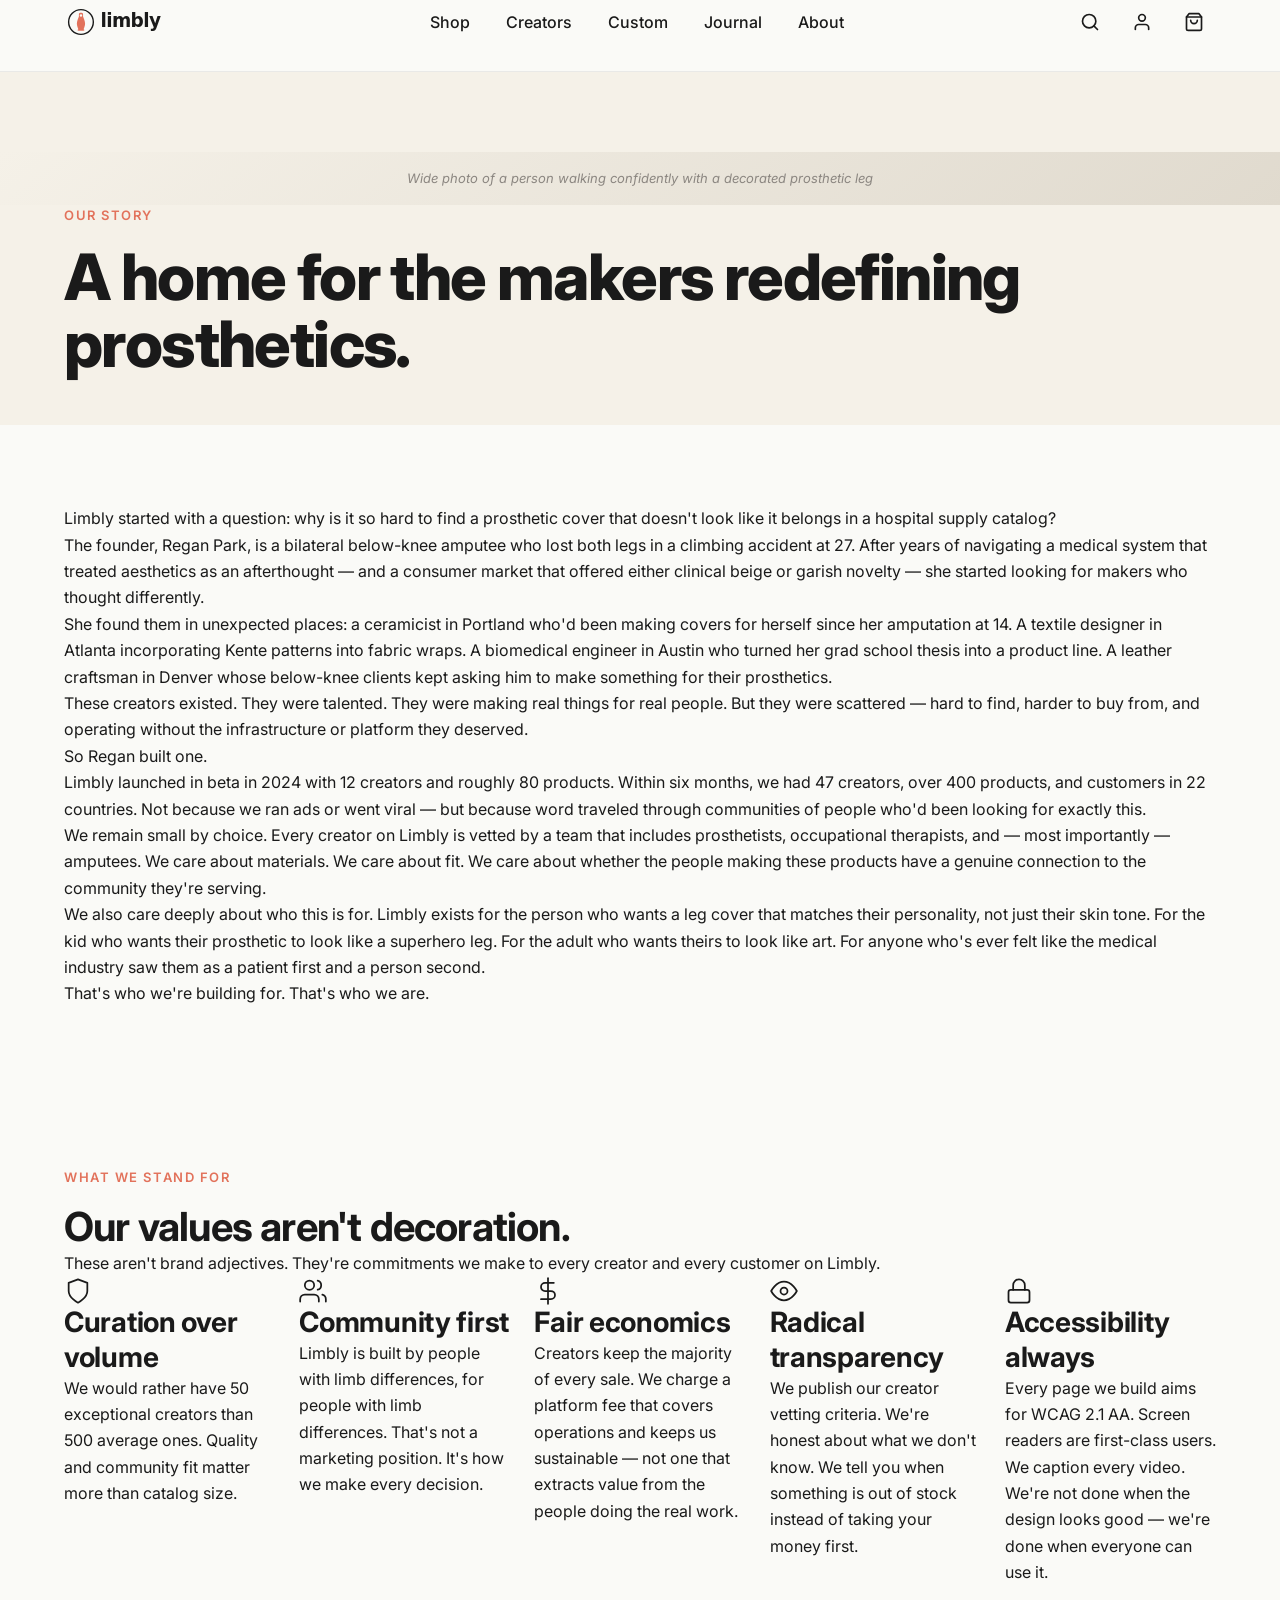
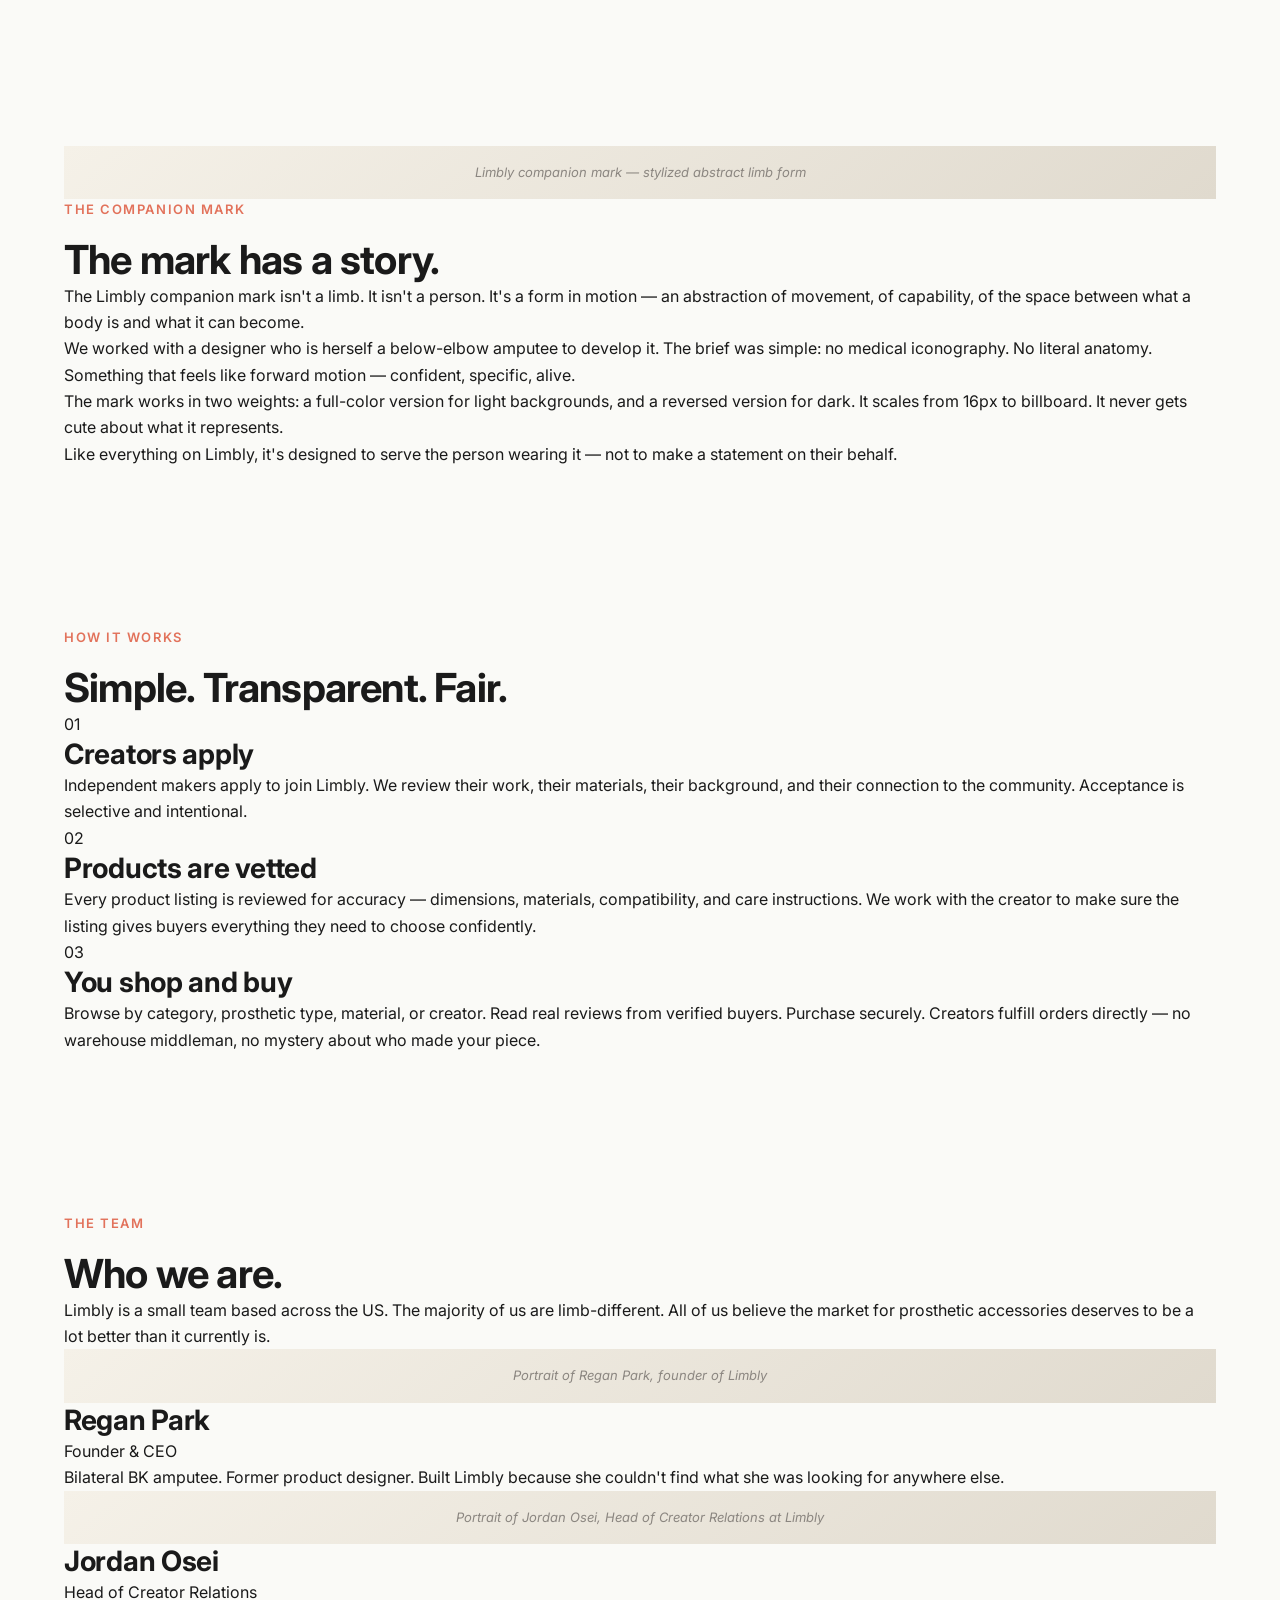
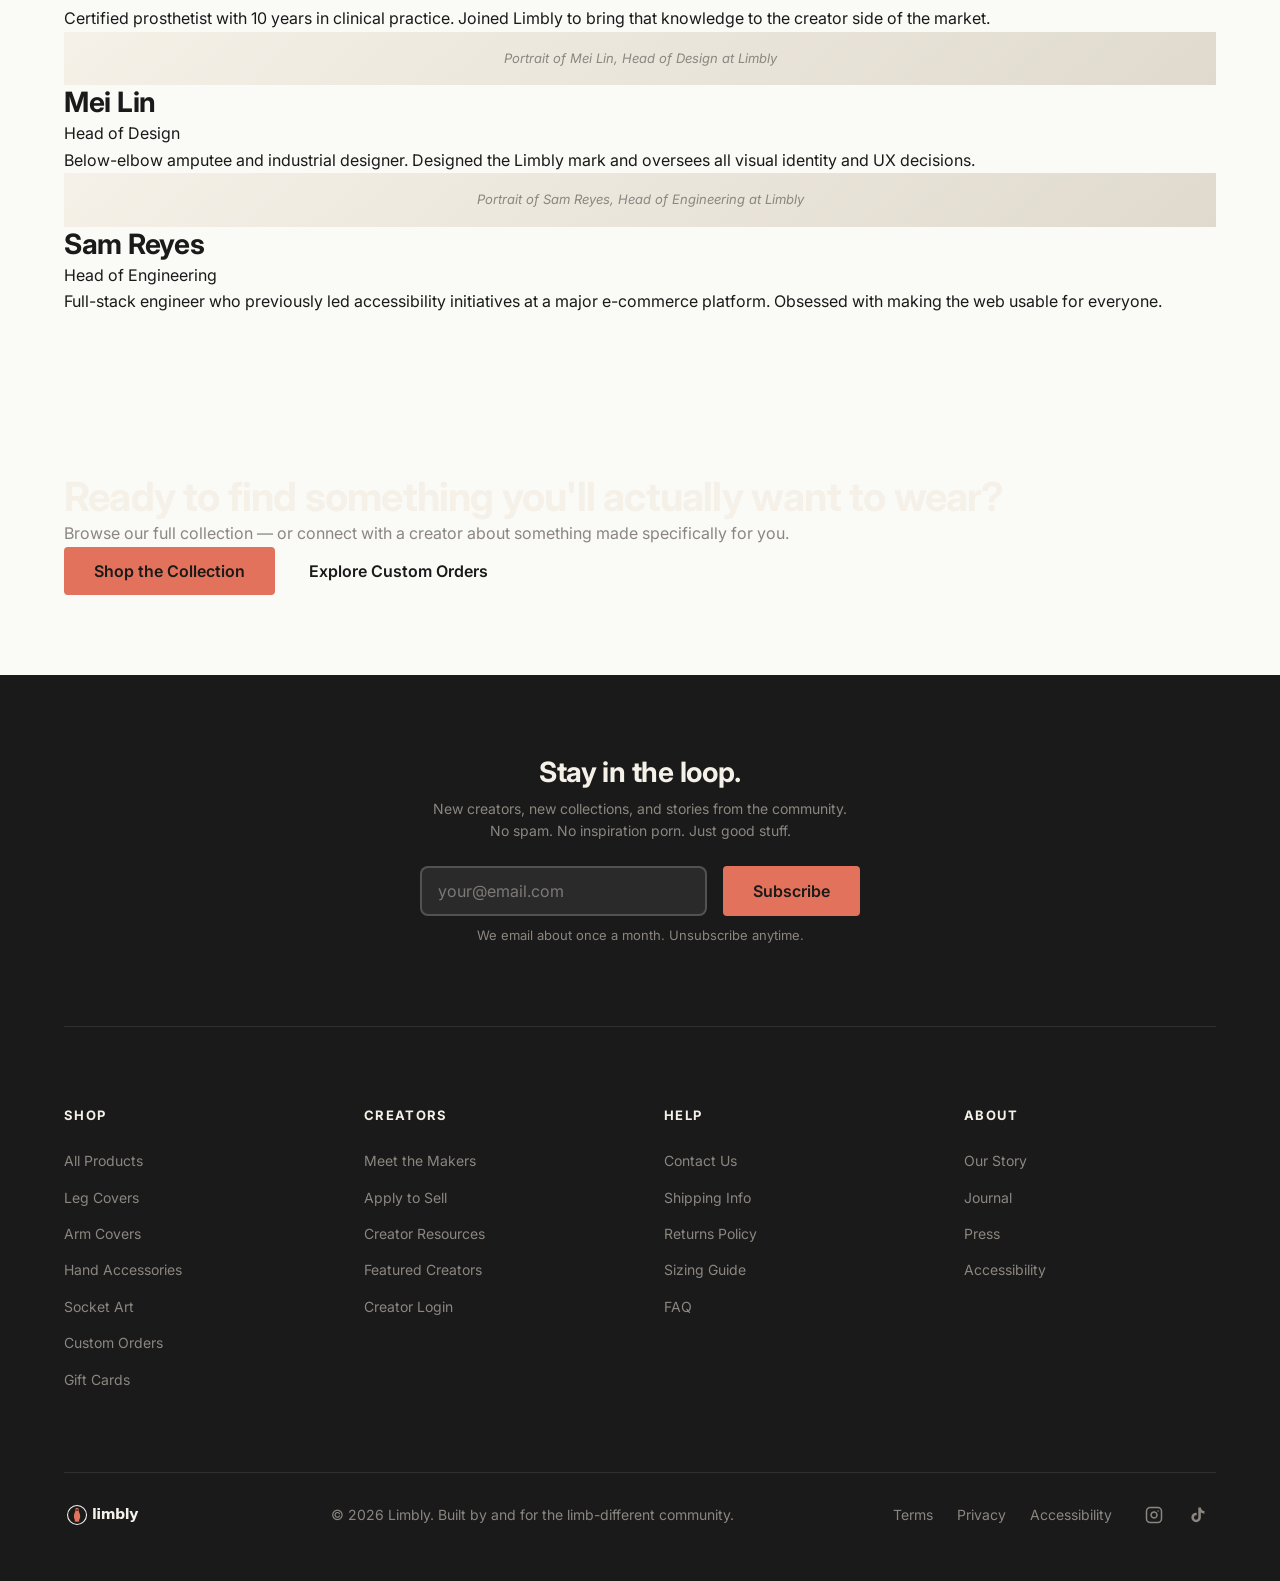
==== commit 1bc46ef1: "Fix asset paths and add SVG logos for GitHub Pages" ====
--- a/about.html
+++ b/about.html
@@ -9,11 +9,11 @@
   <meta property="og:description" content="A home for the makers redefining prosthetics. Built by and for the limb-different community.">
   <meta property="og:type" content="website">
   <meta property="og:url" content="https://limbly.com/about.html">
-  <meta property="og:image" content="../assets/og-about.jpg">
+  <meta property="og:image" content="assets/og-about.jpg">
   <link rel="preconnect" href="https://fonts.googleapis.com">
   <link rel="preconnect" href="https://fonts.gstatic.com" crossorigin>
   <link href="https://fonts.googleapis.com/css2?family=Inter:wght@400;500;600;700;800&display=swap" rel="stylesheet">
-  <link rel="stylesheet" href="../css/main.css">
+  <link rel="stylesheet" href="css/main.css">
 </head>
 <body>
 
@@ -23,7 +23,7 @@
   <div class="container">
     <div class="nav-inner">
       <a href="index.html" class="nav-logo" aria-label="Limbly — home">
-        <img src="../assets/logo_primary.svg" alt="Limbly" height="34">
+        <img src="assets/logo_primary.svg" alt="Limbly" height="34">
       </a>
       <ul class="nav-links" role="list">
         <li><a href="shop.html" class="nav-link">Shop</a></li>
@@ -335,7 +335,7 @@
     </div>
     <div class="footer-bottom">
       <a href="index.html" aria-label="Limbly — home">
-        <img src="../assets/logo_white.svg" alt="Limbly" class="footer-logo">
+        <img src="assets/logo_white.svg" alt="Limbly" class="footer-logo">
       </a>
       <p class="footer-copyright">© 2026 Limbly. Built by and for the limb-different community.</p>
       <div class="footer-bottom-right">
@@ -354,7 +354,7 @@
     </div>
   </div>
 </footer>
-<script src="../js/main.js"></script>
+<script src="js/main.js"></script>
 
 </body>
 </html>
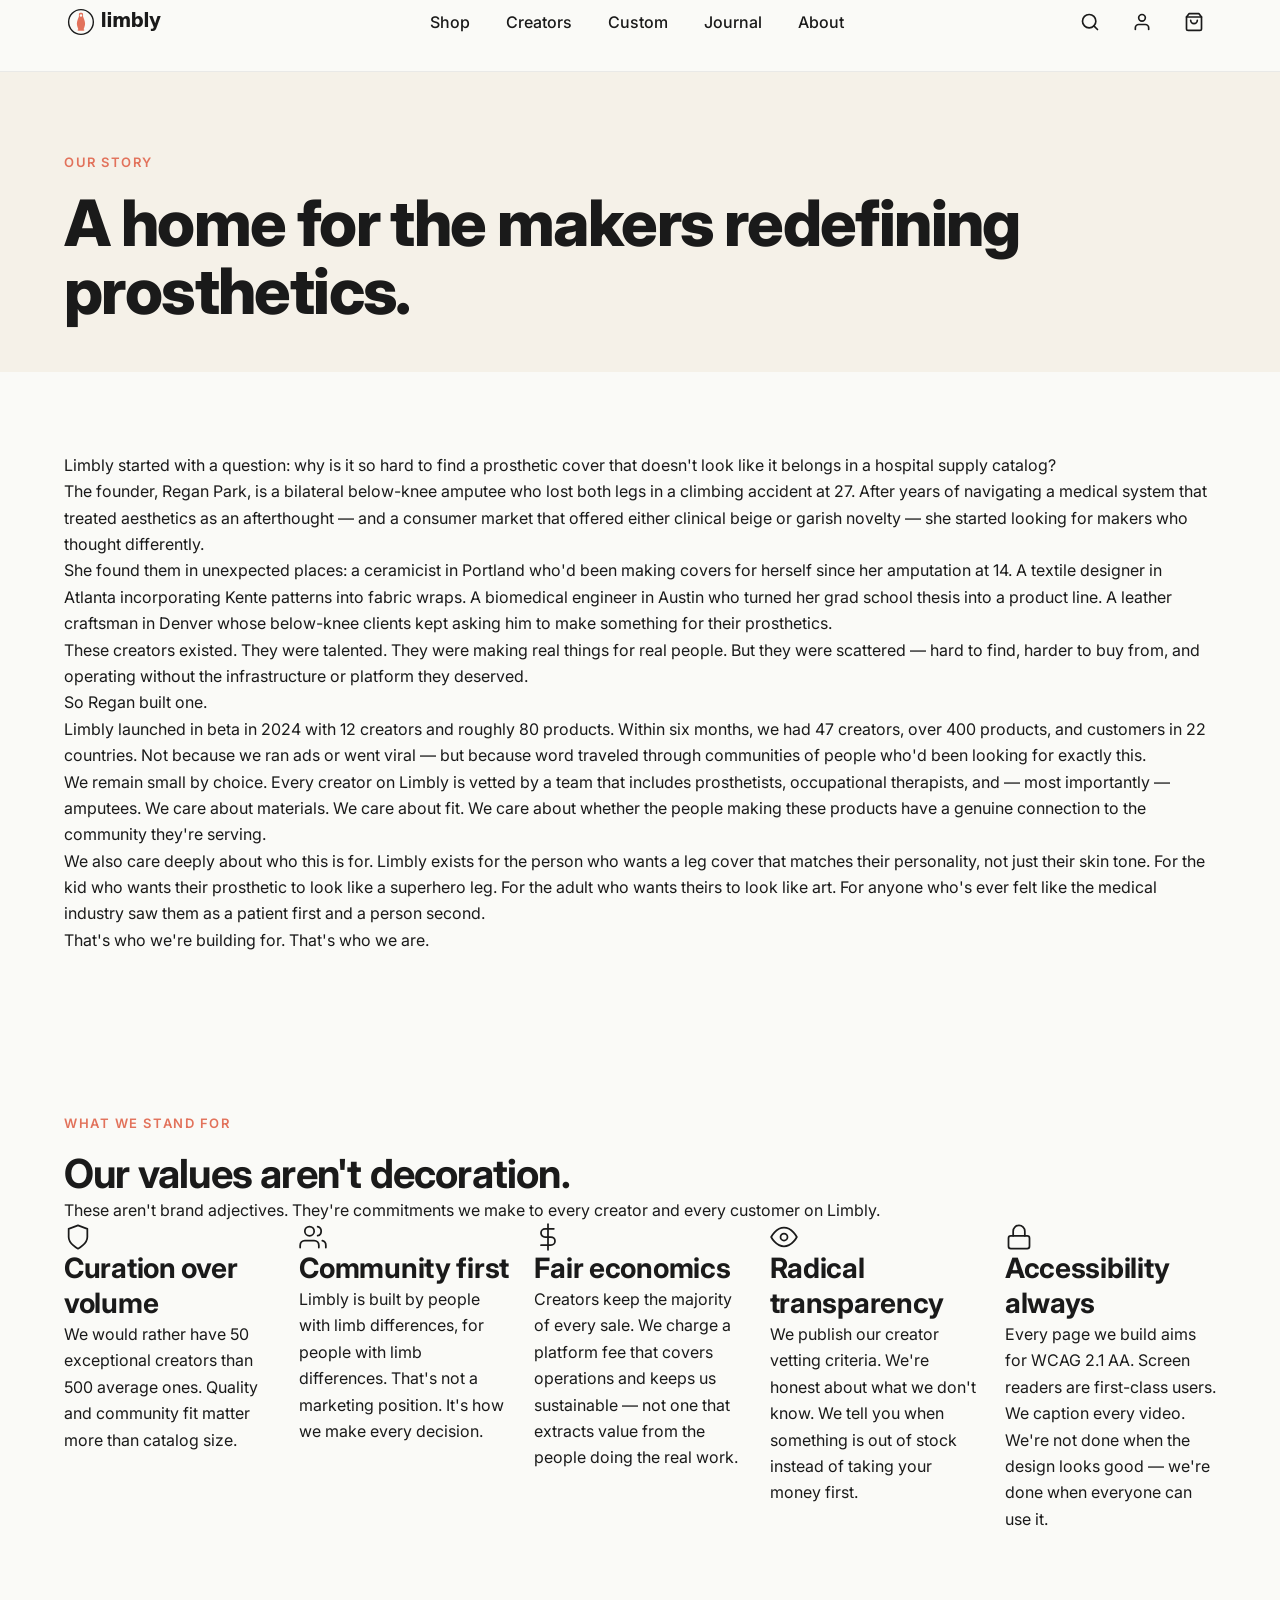
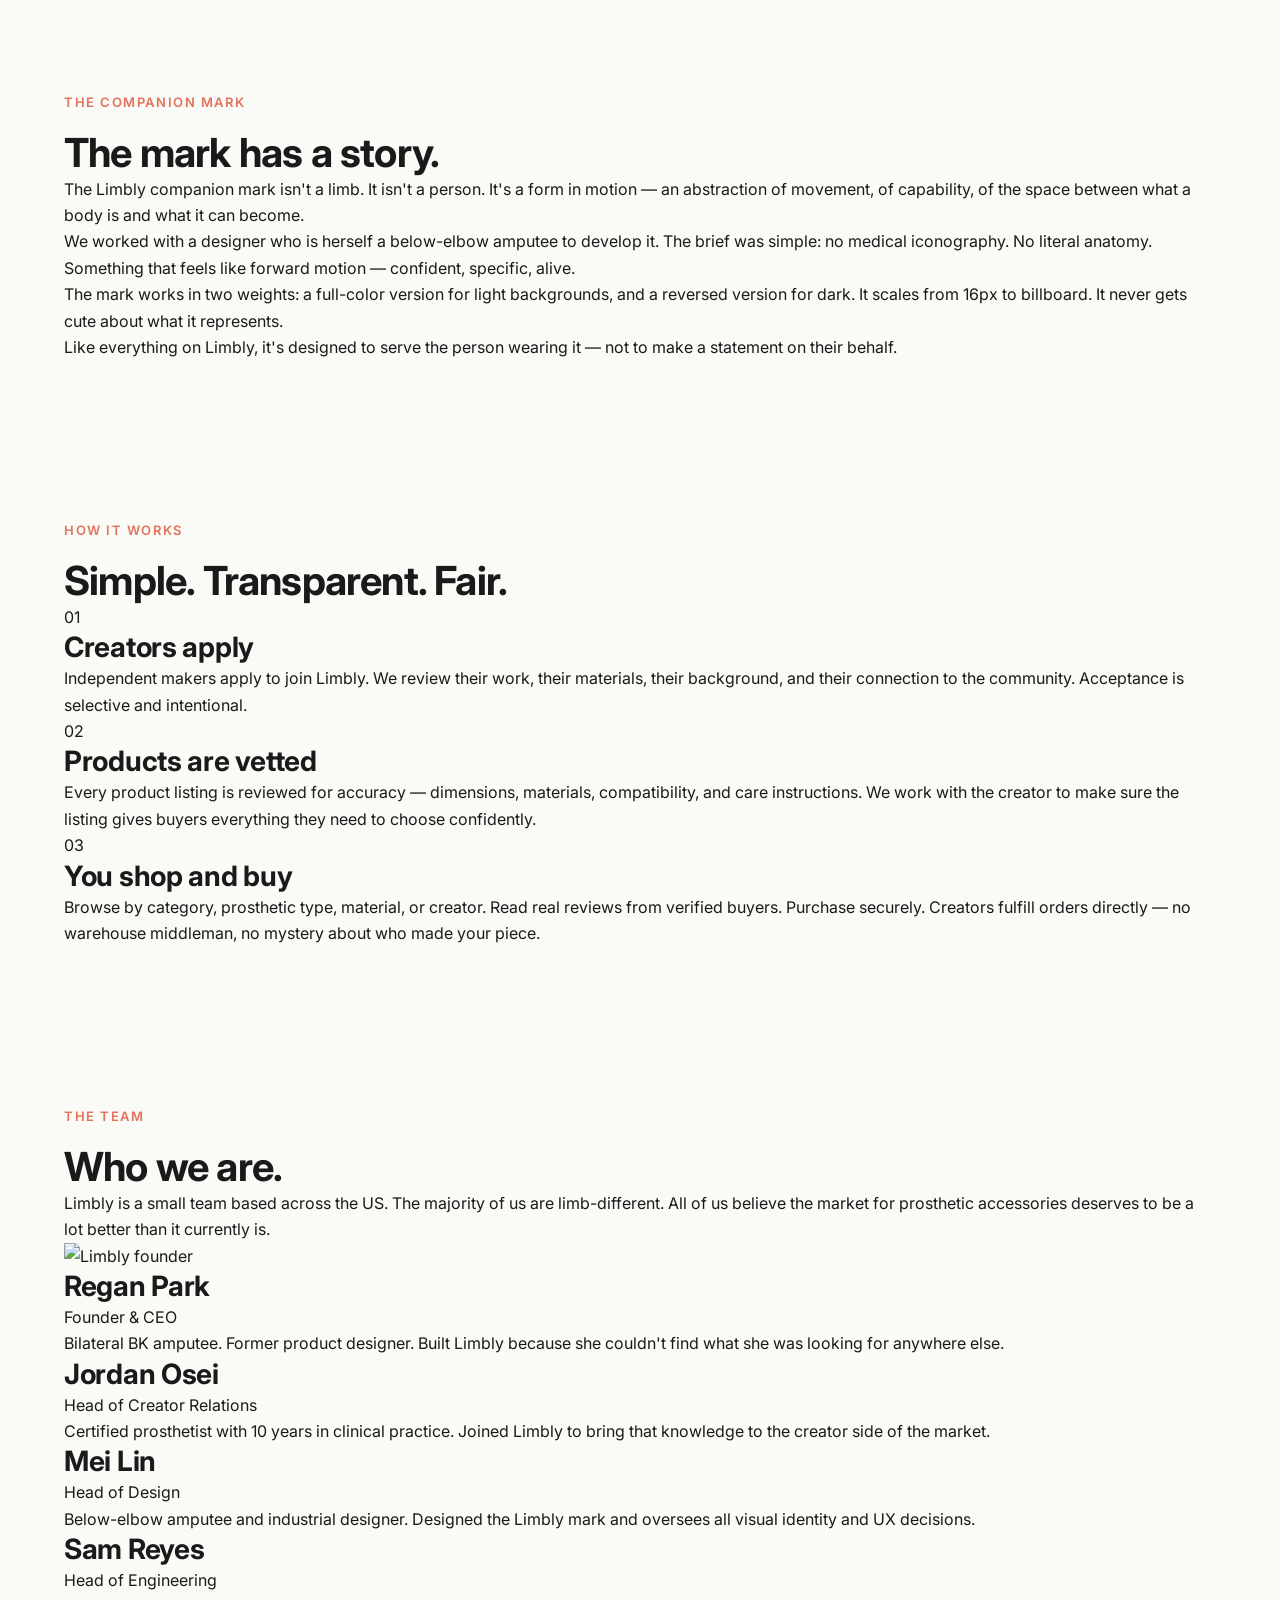
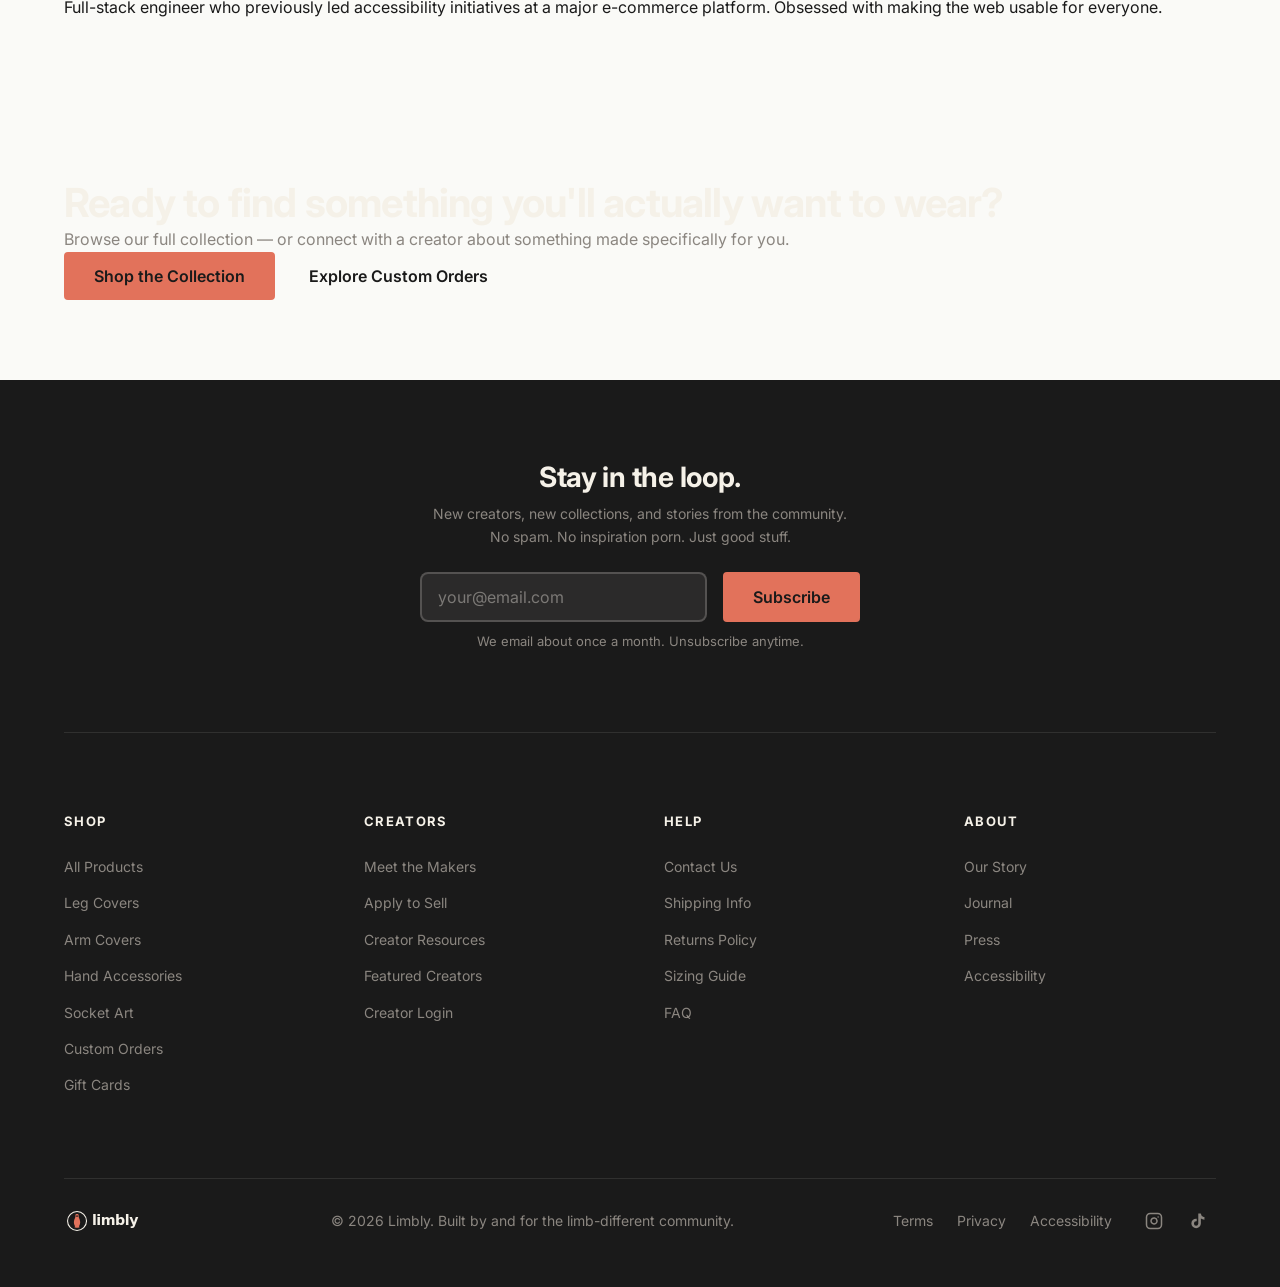
==== commit d3eab563: "Add real images, fix hero layout, upgrade card styles" ====
--- a/about.html
+++ b/about.html
@@ -72,7 +72,7 @@
   <!-- Hero -->
   <section class="page-hero page-hero--about" aria-labelledby="about-hero-heading">
     <div class="page-hero-bg">
-      <div class="img-placeholder img-placeholder--page-hero" aria-hidden="true">Wide photo of a person walking confidently with a decorated prosthetic leg</div>
+      <img src="https://picsum.photos/seed/1615/600/600" alt="" loading="lazy">
     </div>
     <div class="page-hero-overlay" aria-hidden="true"></div>
     <div class="container">
@@ -160,7 +160,7 @@
     <div class="container">
       <div class="mark-section">
         <div class="mark-visual">
-          <div class="img-placeholder img-placeholder--mark" aria-hidden="true">Limbly companion mark — stylized abstract limb form</div>
+          <img src="https://picsum.photos/seed/7342/600/600" alt="" loading="lazy">
         </div>
         <div class="mark-copy">
           <p class="eyebrow">THE COMPANION MARK</p>
@@ -223,7 +223,7 @@
 
         <div class="team-member">
           <div class="team-member-img">
-            <div class="img-placeholder" aria-hidden="true">Portrait of Regan Park, founder of Limbly</div>
+            <img src="https://picsum.photos/seed/about-founder/800/600" alt="Limbly founder" loading="lazy">
           </div>
           <h3 class="team-member-name">Regan Park</h3>
           <p class="team-member-role">Founder &amp; CEO</p>
@@ -232,7 +232,7 @@
 
         <div class="team-member">
           <div class="team-member-img">
-            <div class="img-placeholder" aria-hidden="true">Portrait of Jordan Osei, Head of Creator Relations at Limbly</div>
+            <img src="https://picsum.photos/seed/5360/600/600" alt="" loading="lazy">
           </div>
           <h3 class="team-member-name">Jordan Osei</h3>
           <p class="team-member-role">Head of Creator Relations</p>
@@ -241,7 +241,7 @@
 
         <div class="team-member">
           <div class="team-member-img">
-            <div class="img-placeholder" aria-hidden="true">Portrait of Mei Lin, Head of Design at Limbly</div>
+            <img src="https://picsum.photos/seed/4416/600/600" alt="" loading="lazy">
           </div>
           <h3 class="team-member-name">Mei Lin</h3>
           <p class="team-member-role">Head of Design</p>
@@ -250,7 +250,7 @@
 
         <div class="team-member">
           <div class="team-member-img">
-            <div class="img-placeholder" aria-hidden="true">Portrait of Sam Reyes, Head of Engineering at Limbly</div>
+            <img src="https://picsum.photos/seed/9960/600/600" alt="" loading="lazy">
           </div>
           <h3 class="team-member-name">Sam Reyes</h3>
           <p class="team-member-role">Head of Engineering</p>
--- a/css/main.css
+++ b/css/main.css
@@ -339,9 +339,37 @@
    HERO
    ============================================================ */
 .hero {
-  background: var(--c-cream);
+  position: relative;
+  overflow: hidden;
   padding: var(--sp-8) 0 var(--sp-7);
-}
+  min-height: 560px;
+  display: flex;
+  align-items: center;
+}
+.hero-bg {
+  position: absolute;
+  inset: 0;
+  z-index: 0;
+}
+.hero-bg img {
+  width: 100%;
+  height: 100%;
+  object-fit: cover;
+  display: block;
+}
+.hero-overlay {
+  position: absolute;
+  inset: 0;
+  background: linear-gradient(135deg, rgba(26,26,26,0.72) 0%, rgba(26,26,26,0.45) 100%);
+  z-index: 1;
+}
+.hero .container {
+  position: relative;
+  z-index: 2;
+}
+.hero .hero-content .eyebrow { color: rgba(245,241,232,0.75); }
+.hero .hero-heading { color: #fff; }
+.hero .hero-body { color: rgba(255,255,255,0.80); }
 .hero-split {
   display: grid;
   grid-template-columns: 1fr 1fr;
@@ -384,8 +412,62 @@
 }
 
 /* ============================================================
-   IMAGE PLACEHOLDERS
-   ============================================================ */
+   CARD IMAGES — real img tags filling their containers
+   ============================================================ */
+
+/* Container sizing */
+.product-card-img {
+  aspect-ratio: 1;
+  border-radius: var(--r-lg);
+  overflow: hidden;
+  position: relative;
+  margin-bottom: var(--sp-2);
+  background: var(--c-cream);
+}
+.creator-card-img {
+  aspect-ratio: 1;
+  border-radius: var(--r-lg) var(--r-lg) 0 0;
+  overflow: hidden;
+  background: var(--c-cream);
+}
+.category-card-img {
+  aspect-ratio: 4/3;
+  border-radius: var(--r-lg) var(--r-lg) 0 0;
+  overflow: hidden;
+  background: var(--c-cream);
+}
+.journal-card-img {
+  aspect-ratio: 16/9;
+  border-radius: var(--r-lg) var(--r-lg) 0 0;
+  overflow: hidden;
+  background: var(--c-cream);
+}
+
+/* All card imgs fill their container */
+.product-card-img img,
+.creator-card-img img,
+.category-card-img img,
+.journal-card-img img,
+.creator-card__banner img,
+.creator-banner img,
+.about-img img,
+.profile-banner img {
+  width: 100%;
+  height: 100%;
+  object-fit: cover;
+  display: block;
+  transition: transform 0.4s ease;
+}
+
+/* Subtle zoom on hover */
+.product-card:hover .product-card-img img,
+.creator-card:hover .creator-card-img img,
+.category-card:hover .category-card-img img,
+.journal-card:hover .journal-card-img img {
+  transform: scale(1.04);
+}
+
+/* Keep placeholder as fallback if any remain */
 .img-placeholder {
   background: linear-gradient(140deg, var(--c-cream) 0%, #e0dace 100%);
   display: flex;
@@ -467,6 +549,23 @@
 }
 @media (max-width: 900px) { .creator-grid { grid-template-columns: repeat(2, 1fr); } }
 @media (max-width: 540px) { .creator-grid { grid-template-columns: 1fr; } }
+
+/* Dash-variant class names used in HTML */
+.creator-card-body { padding: var(--sp-3); }
+.creator-card-name { font-size: var(--t-h4); font-weight: 700; margin-bottom: 2px; }
+.creator-card-specialty { font-size: var(--t-sm); color: var(--c-coral); font-weight: 600; margin-bottom: 2px; }
+.creator-card-location { font-size: var(--t-xs); color: var(--c-warm-gray); margin-bottom: var(--sp-1); }
+.creator-card-bio { font-size: var(--t-sm); color: var(--c-warm-gray); line-height: 1.55; display: -webkit-box; -webkit-line-clamp: 3; -webkit-box-orient: vertical; overflow: hidden; }
+.product-card-body { padding: var(--sp-2) 0; }
+.product-card-creator { font-size: var(--t-sm); color: var(--c-warm-gray); margin-bottom: 2px; }
+.product-card-name { font-size: var(--t-body); font-weight: 600; margin-bottom: 4px; }
+.product-card-price { font-size: var(--t-body); font-weight: 700; color: var(--c-black); }
+.product-badge { position: absolute; top: var(--sp-2); left: var(--sp-2); padding: 4px 10px; border-radius: var(--r-full); font-size: 11px; font-weight: 600; letter-spacing: 0.03em; text-transform: uppercase; }
+.product-badge--new { background: var(--c-coral); color: #fff; }
+.product-card-cta { width: 100%; margin-top: var(--sp-2); }
+.product-card-link { text-decoration: none; color: inherit; display: block; }
+.creator-card-link { text-decoration: none; color: inherit; display: block; }
+.category-card-link { text-decoration: none; color: inherit; display: block; height: 100%; }
 
 .creator-card {
   border-radius: var(--r-xl);
@@ -553,32 +652,51 @@
 .category-card {
   border-radius: var(--r-xl);
   overflow: hidden;
-  min-height: 300px;
+  min-height: 280px;
   display: flex;
   flex-direction: column;
   justify-content: flex-end;
   position: relative;
-  transition: transform var(--t-base);
-}
-.category-card:hover { transform: translateY(-4px); }
-.category-card__bg {
+  transition: transform var(--t-base), box-shadow var(--t-base);
+  box-shadow: var(--shadow-md);
+}
+.category-card:hover { transform: translateY(-4px); box-shadow: var(--shadow-lg); }
+
+/* Image fills entire card */
+.category-card .category-card-img {
   position: absolute;
   inset: 0;
-  background: linear-gradient(150deg, var(--c-cream) 0%, #ddd8cd 100%);
-  display: flex;
-  align-items: center;
-  justify-content: center;
-  font-size: var(--t-sm);
-  color: var(--c-warm-gray);
-  font-style: italic;
-}
-.category-card__content {
+  aspect-ratio: unset;
+  border-radius: 0;
+}
+.category-card .category-card-img img {
+  width: 100%;
+  height: 100%;
+  object-fit: cover;
+  display: block;
+  transition: transform 0.4s ease;
+}
+.category-card:hover .category-card-img img { transform: scale(1.05); }
+
+/* Dark gradient overlay */
+.category-card .category-card-img::after {
+  content: '';
+  position: absolute;
+  inset: 0;
+  background: linear-gradient(to top, rgba(26,26,26,0.72) 0%, rgba(26,26,26,0.15) 60%, transparent 100%);
+}
+
+/* Text overlay at bottom */
+.category-card-body {
   position: relative;
   z-index: 1;
   padding: var(--sp-3);
-  background: linear-gradient(to top, rgba(26,26,26,0.72) 0%, transparent 100%);
-  color: var(--c-soft-white);
-}
+  color: #fff;
+}
+.category-card-title { font-size: var(--t-h3); font-weight: 700; color: #fff; margin-bottom: 4px; }
+.category-card-count { font-size: var(--t-sm); color: rgba(255,255,255,0.75); margin: 0; }
+
+/* Legacy BEM names */
 .category-card__title { font-size: var(--t-h3); font-weight: 700; margin-bottom: 6px; }
 .category-card__desc  { font-size: var(--t-sm); opacity: 0.85; line-height: 1.5; margin-bottom: var(--sp-2); }
 .category-card__link  { font-size: var(--t-sm); font-weight: 600; color: var(--c-coral); }
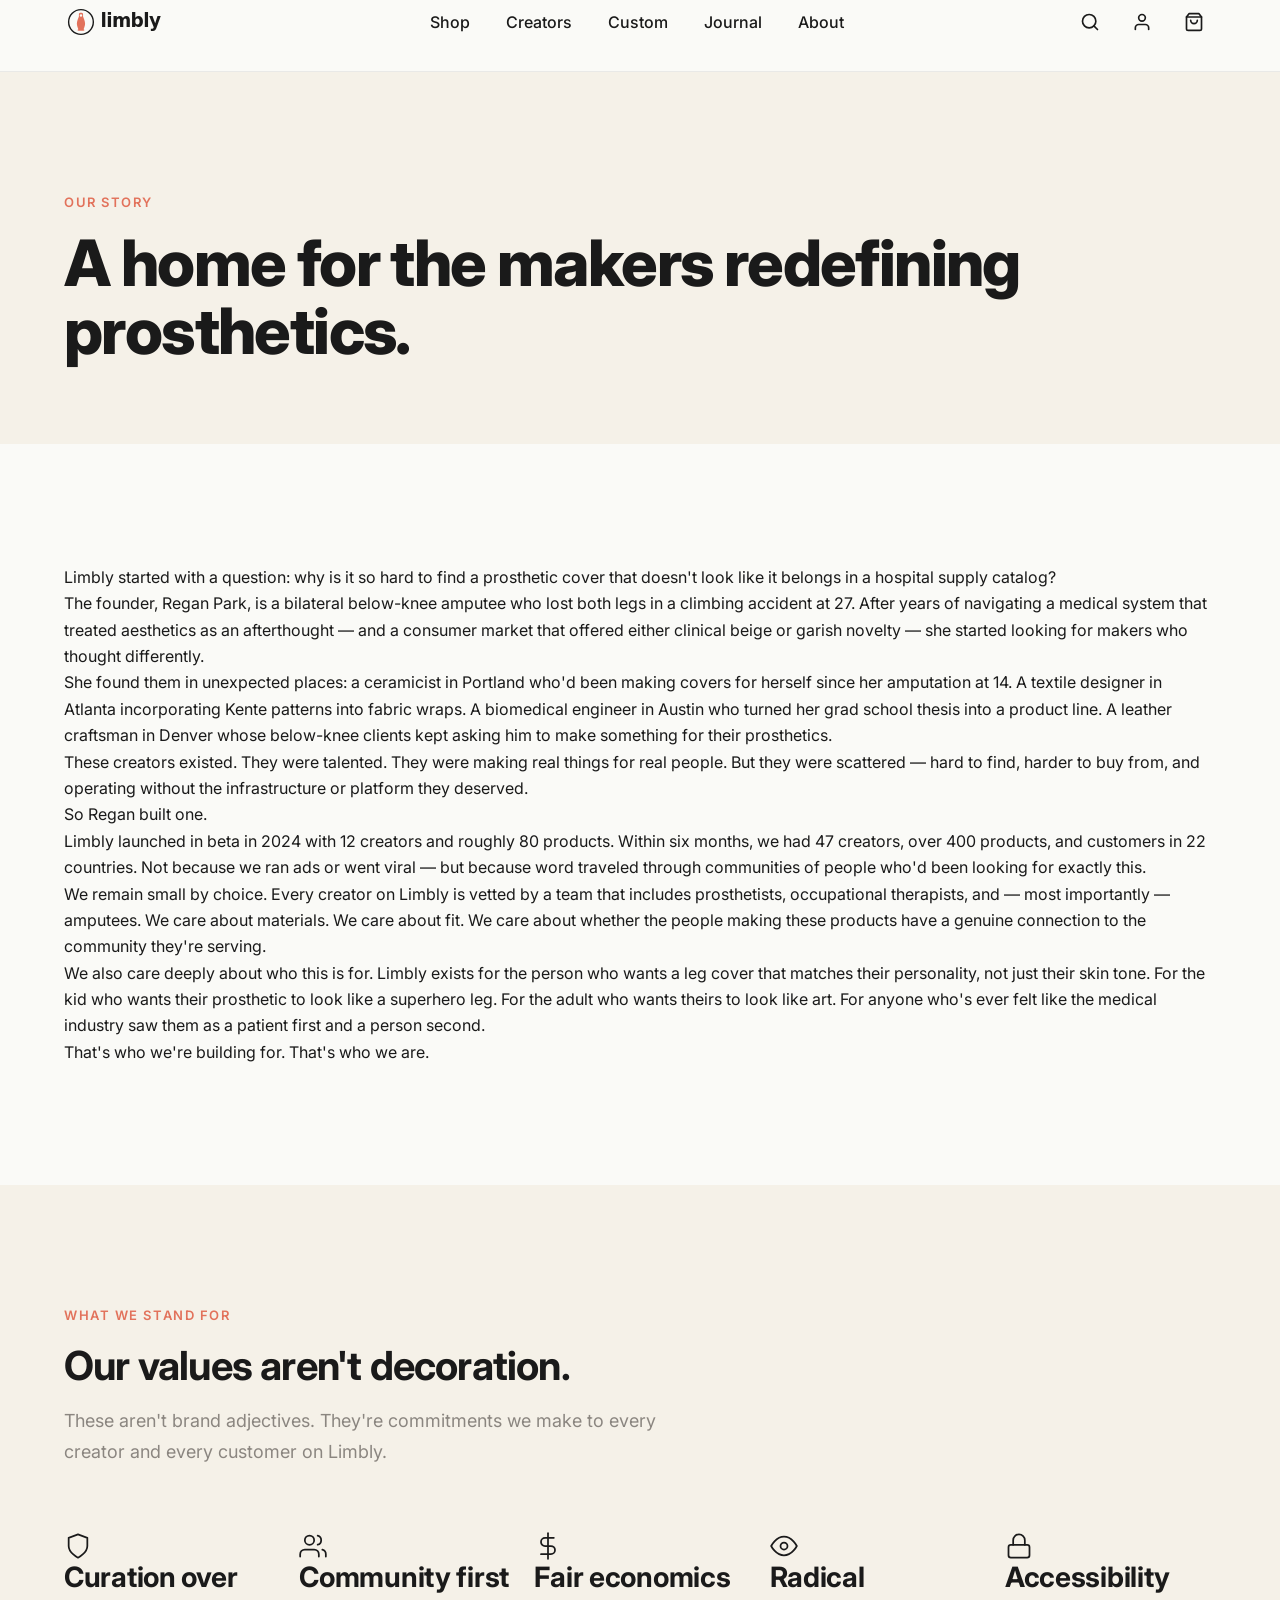
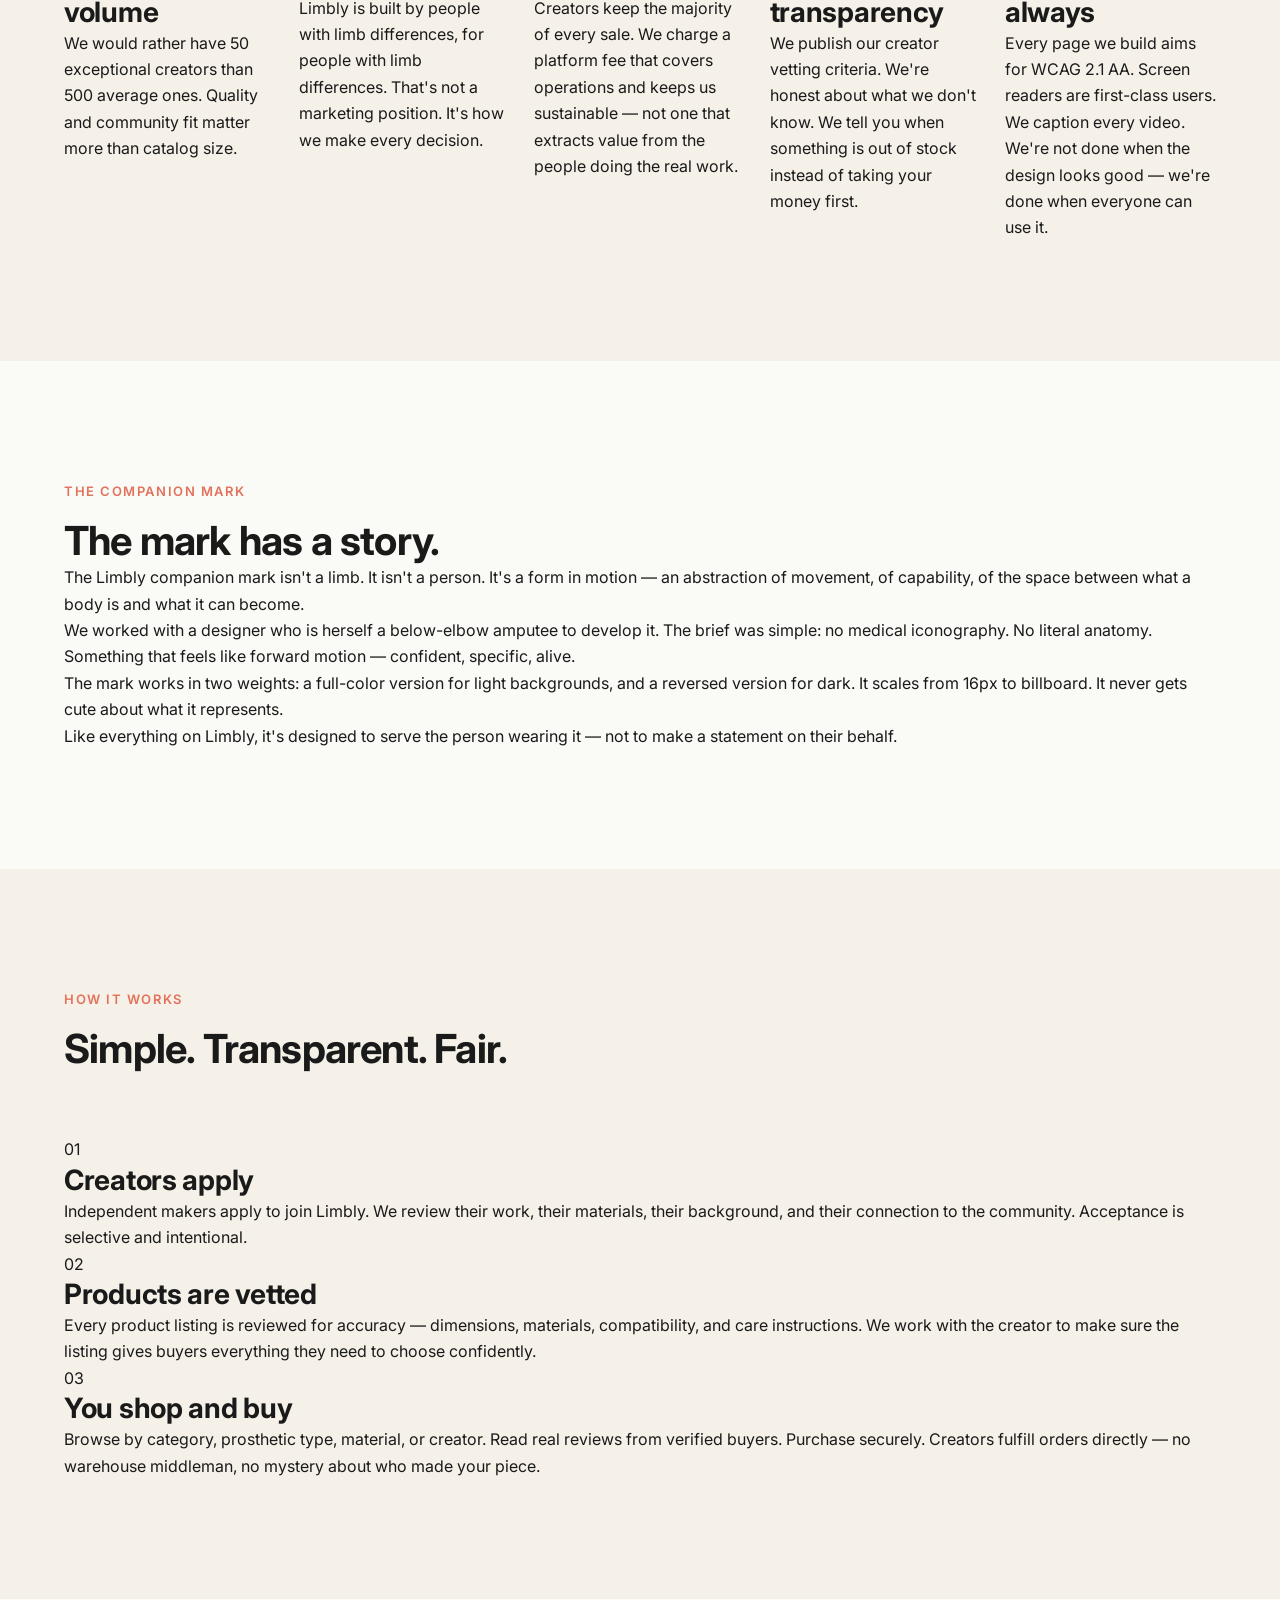
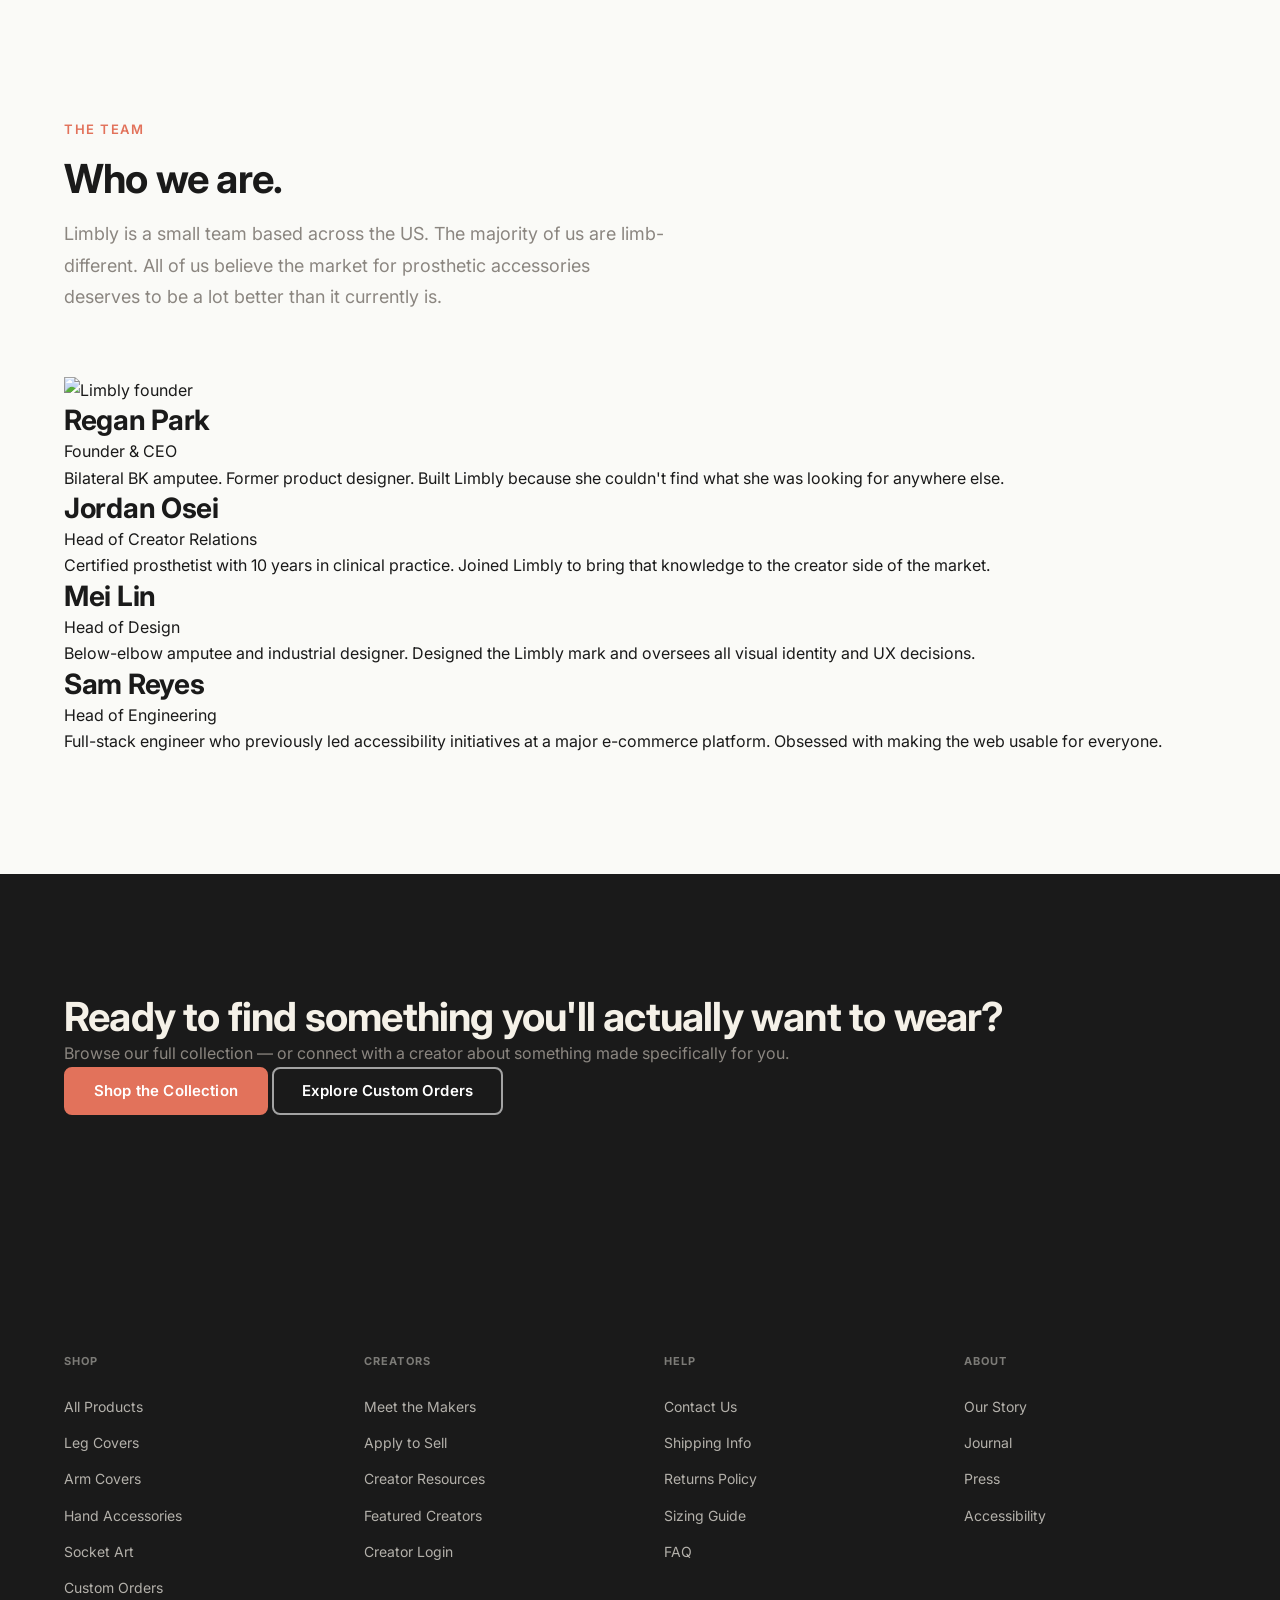
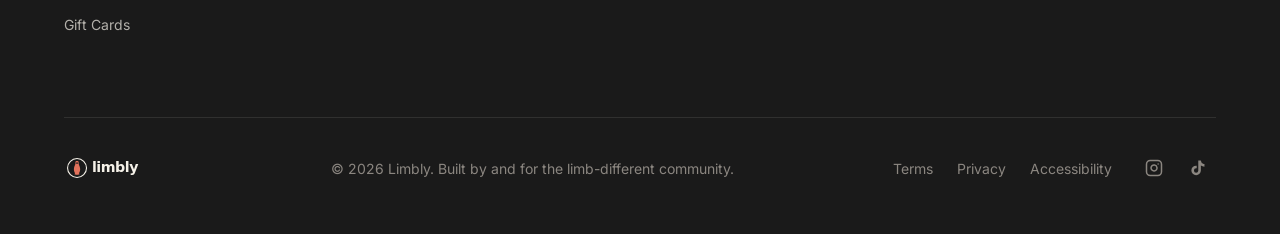
==== commit 1773f49a: "Remove duplicate email signup from footers on pages that already have a signup section" ====
--- a/about.html
+++ b/about.html
@@ -279,17 +279,6 @@
 
 <footer class="site-footer" role="contentinfo">
   <div class="container">
-    <div class="footer-signup">
-      <h2 class="h3 text-cream">Stay in the loop.</h2>
-      <p class="body-sm" style="color:var(--c-warm-gray);margin-top:8px;">New creators, new collections, and stories from the community.<br>No spam. No inspiration porn. Just good stuff.</p>
-      <form class="footer-signup-form js-signup-form" aria-label="Newsletter signup">
-        <label for="footer-email" class="sr-only">Email address</label>
-        <input type="email" id="footer-email" name="email" class="form-input" placeholder="your@email.com" autocomplete="email" required>
-        <button type="submit" class="btn btn-coral">Subscribe</button>
-      </form>
-      <p class="signup-feedback sr-only" role="status" hidden></p>
-      <p class="caption" style="color:var(--c-warm-gray);margin-top:10px;">We email about once a month. Unsubscribe anytime.</p>
-    </div>
     <div class="footer-cols">
       <div>
         <h3 class="footer-col-title">Shop</h3>
--- a/css/main.css
+++ b/css/main.css
@@ -830,16 +830,41 @@
 /* ============================================================
    FILTER SIDEBAR
    ============================================================ */
-.shop-layout {
+.shop-layout { padding: var(--sp-5) 0 var(--sp-8); }
+
+/* Mobile bar spans full width, hidden on desktop */
+.shop-mobile-bar {
+  display: none;
+}
+@media (max-width: 720px) {
+  .shop-mobile-bar {
+    display: flex;
+    align-items: center;
+    justify-content: space-between;
+    gap: var(--sp-2);
+    margin-bottom: var(--sp-3);
+  }
+}
+
+.shop-inner {
   display: grid;
   grid-template-columns: 260px 1fr;
   gap: var(--sp-5);
   align-items: start;
 }
-@media (max-width: 900px) { .shop-layout { grid-template-columns: 220px 1fr; } }
-@media (max-width: 720px) { .shop-layout { grid-template-columns: 1fr; } }
-
-.filter-sidebar {
+@media (max-width: 900px) { .shop-inner { grid-template-columns: 220px 1fr; } }
+@media (max-width: 720px) {
+  .shop-inner { grid-template-columns: 1fr; }
+  .shop-sidebar { display: none; }
+  .shop-sidebar.is-open { display: block; }
+}
+
+/* "Filters" heading is only for mobile drawer */
+.filter-heading { display: none; }
+@media (max-width: 720px) { .filter-heading { display: block; font-size: var(--t-h3); font-weight: 700; margin-bottom: var(--sp-3); } }
+
+.filter-sidebar,
+.shop-sidebar {
   position: sticky;
   top: calc(var(--nav-h) + var(--sp-3));
   max-height: calc(100vh - var(--nav-h) - var(--sp-5));
@@ -1333,3 +1358,772 @@
 .help-sidebar-link.active { background: white; color: var(--c-black); font-weight: 600; }
 .help-category { font-size: var(--t-h2); font-weight: 700; margin: var(--sp-5) 0 var(--sp-2); }
 .help-category:first-child { margin-top: 0; }
+
+
+/* ============================================================
+   POLISH v2 — Comprehensive visual refinement
+   ============================================================ */
+
+/* ── Section components ───────────────────────────────────── */
+.section { padding: var(--sp-8) 0; }
+.section--cream { background: var(--c-cream); }
+.section--dark  { background: var(--c-black); color: var(--c-cream); }
+
+.section-header {
+  margin-bottom: var(--sp-6);
+}
+.section-header.centered {
+  text-align: center;
+  max-width: 640px;
+  margin-left: auto;
+  margin-right: auto;
+  margin-bottom: var(--sp-6);
+}
+.section-body {
+  font-size: var(--t-body-lg);
+  color: var(--c-warm-gray);
+  margin-top: var(--sp-2);
+  line-height: 1.75;
+  max-width: 600px;
+}
+.section-header.centered .section-body {
+  margin-left: auto;
+  margin-right: auto;
+}
+.section-footer {
+  text-align: center;
+  margin-top: var(--sp-6);
+}
+
+/* ── Nav scroll shadow ────────────────────────────────────── */
+.site-nav {
+  transition: box-shadow 0.3s ease, background 0.3s ease;
+}
+.site-nav.is-scrolled {
+  box-shadow: 0 2px 24px rgba(26,26,26,0.10);
+  background: rgba(250,250,247,0.97);
+}
+
+/* ── Hero refinements ─────────────────────────────────────── */
+.hero { min-height: 640px; }
+.hero-heading {
+  text-shadow: 0 2px 24px rgba(0,0,0,0.25);
+  margin-bottom: var(--sp-3);
+}
+.hero-actions {
+  display: flex;
+  gap: var(--sp-2);
+  flex-wrap: wrap;
+  margin-top: var(--sp-5);
+}
+.btn-outline-light {
+  background: transparent;
+  color: #fff;
+  border: 2px solid rgba(255,255,255,0.6);
+  letter-spacing: 0.01em;
+}
+.btn-outline-light:hover {
+  background: rgba(255,255,255,0.15);
+  border-color: #fff;
+}
+
+/* ── Button refinements ───────────────────────────────────── */
+.btn {
+  border-radius: var(--r-md);
+  letter-spacing: 0.01em;
+  font-size: 15px;
+}
+.btn-sm { padding: 10px 20px; min-height: 40px; font-size: var(--t-sm); }
+.btn-coral { color: #fff; }
+.btn-coral:hover { background: #d4614a; border-color: #d4614a; color: #fff; }
+
+/* ── Product card polish ──────────────────────────────────── */
+.product-card {
+  background: #fff;
+  border-radius: var(--r-xl);
+  overflow: hidden;
+  box-shadow: 0 1px 4px rgba(26,26,26,0.06), 0 1px 2px rgba(26,26,26,0.04);
+  transition: box-shadow 0.35s ease, transform 0.35s ease;
+  display: flex;
+  flex-direction: column;
+}
+.product-card:hover {
+  box-shadow: 0 12px 32px rgba(26,26,26,0.11), 0 4px 12px rgba(26,26,26,0.07);
+  transform: translateY(-4px);
+}
+.product-card-img {
+  aspect-ratio: 1;
+  overflow: hidden;
+  background: var(--c-cream);
+  border-radius: 0;
+  margin-bottom: 0;
+  position: relative;
+}
+.product-card-img img {
+  transition: transform 0.5s ease;
+}
+.product-card:hover .product-card-img img { transform: scale(1.06); }
+.product-card-body {
+  padding: var(--sp-3);
+  display: flex;
+  flex-direction: column;
+  flex: 1;
+  gap: 4px;
+}
+.product-card-creator {
+  font-size: 12px;
+  font-weight: 500;
+  letter-spacing: 0.04em;
+  text-transform: uppercase;
+  color: var(--c-coral);
+  margin-bottom: 0;
+}
+.product-card-name {
+  font-size: var(--t-body);
+  font-weight: 600;
+  line-height: 1.35;
+  color: var(--c-black);
+  margin-bottom: auto;
+}
+.product-card-meta {
+  display: flex;
+  align-items: center;
+  justify-content: space-between;
+  margin-top: var(--sp-2);
+  padding-top: var(--sp-2);
+  border-top: 1px solid rgba(26,26,26,0.07);
+}
+.product-card-price {
+  font-size: var(--t-body);
+  font-weight: 700;
+  color: var(--c-black);
+}
+.product-card-cta {
+  width: calc(100% - var(--sp-3) * 2);
+  margin: 0 var(--sp-3) var(--sp-3);
+}
+
+/* ── Creator card polish ──────────────────────────────────── */
+.creator-card {
+  box-shadow: 0 1px 4px rgba(26,26,26,0.06);
+  transition: box-shadow 0.35s ease, transform 0.35s ease;
+}
+.creator-card:hover {
+  box-shadow: 0 14px 40px rgba(26,26,26,0.12);
+  transform: translateY(-4px);
+}
+.creator-card-img {
+  aspect-ratio: 4/3;
+  overflow: hidden;
+  background: var(--c-cream);
+  border-radius: 0;
+}
+.creator-card-body {
+  padding: var(--sp-3) var(--sp-3) var(--sp-4);
+}
+.creator-card-name {
+  font-size: var(--t-h4);
+  font-weight: 700;
+  margin-bottom: 2px;
+  color: var(--c-black);
+}
+.creator-card-specialty {
+  font-size: 12px;
+  font-weight: 600;
+  letter-spacing: 0.04em;
+  text-transform: uppercase;
+  color: var(--c-coral);
+  margin-bottom: var(--sp-1);
+}
+.creator-card-location {
+  font-size: var(--t-xs);
+  color: var(--c-warm-gray);
+  margin-bottom: var(--sp-2);
+  display: flex;
+  align-items: center;
+  gap: 4px;
+}
+.creator-card-location::before {
+  content: '◎';
+  font-size: 10px;
+  color: var(--c-coral);
+}
+.creator-card-bio {
+  font-size: var(--t-sm);
+  color: var(--c-warm-gray);
+  line-height: 1.6;
+  display: -webkit-box;
+  -webkit-line-clamp: 3;
+  -webkit-box-orient: vertical;
+  overflow: hidden;
+}
+
+/* ── Category card polish ─────────────────────────────────── */
+.category-grid {
+  grid-template-columns: repeat(4, 1fr);
+  gap: var(--sp-3);
+}
+@media (max-width: 900px) { .category-grid { grid-template-columns: repeat(2, 1fr); } }
+@media (max-width: 500px) { .category-grid { grid-template-columns: 1fr; } }
+
+.category-card { min-height: 300px; box-shadow: 0 2px 12px rgba(26,26,26,0.10); }
+.category-card:hover { box-shadow: 0 16px 48px rgba(26,26,26,0.18); }
+
+/* ── Why section ──────────────────────────────────────────── */
+.why-grid {
+  display: grid;
+  grid-template-columns: repeat(3, 1fr);
+  gap: var(--sp-5);
+}
+@media (max-width: 860px) { .why-grid { grid-template-columns: 1fr; gap: var(--sp-4); } }
+
+.why-item {
+  padding: var(--sp-5);
+  background: #fff;
+  border-radius: var(--r-xl);
+  box-shadow: 0 1px 4px rgba(26,26,26,0.06);
+  transition: box-shadow 0.3s, transform 0.3s;
+}
+.why-item:hover {
+  box-shadow: 0 8px 24px rgba(26,26,26,0.09);
+  transform: translateY(-2px);
+}
+.why-number {
+  font-size: 48px;
+  font-weight: 800;
+  color: var(--c-cream);
+  line-height: 1;
+  margin-bottom: var(--sp-2);
+}
+.why-icon {
+  width: 52px;
+  height: 52px;
+  border-radius: var(--r-lg);
+  background: var(--c-cream);
+  display: flex;
+  align-items: center;
+  justify-content: center;
+  margin-bottom: var(--sp-3);
+  color: var(--c-coral);
+}
+.why-title {
+  font-size: var(--t-h4);
+  font-weight: 700;
+  margin-bottom: var(--sp-1);
+  color: var(--c-black);
+}
+.why-body {
+  font-size: var(--t-sm);
+  color: var(--c-warm-gray);
+  line-height: 1.7;
+}
+
+/* ── Journal cards ────────────────────────────────────────── */
+.journal-grid {
+  display: grid;
+  grid-template-columns: repeat(3, 1fr);
+  gap: var(--sp-4);
+}
+@media (max-width: 900px) { .journal-grid { grid-template-columns: 1fr 1fr; } }
+@media (max-width: 600px) { .journal-grid { grid-template-columns: 1fr; } }
+
+.journal-card {
+  background: #fff;
+  border-radius: var(--r-xl);
+  overflow: hidden;
+  box-shadow: 0 1px 4px rgba(26,26,26,0.06);
+  transition: box-shadow 0.35s ease, transform 0.35s ease;
+  display: flex;
+  flex-direction: column;
+}
+.journal-card:hover {
+  box-shadow: 0 12px 32px rgba(26,26,26,0.10);
+  transform: translateY(-3px);
+}
+.journal-card-img {
+  aspect-ratio: 16/10;
+  overflow: hidden;
+  background: var(--c-cream);
+  flex-shrink: 0;
+}
+.journal-card-img img { transition: transform 0.5s ease; }
+.journal-card:hover .journal-card-img img { transform: scale(1.05); }
+.journal-card-body { padding: var(--sp-3) var(--sp-3) var(--sp-4); flex: 1; display: flex; flex-direction: column; }
+.journal-card-category {
+  font-size: 11px;
+  font-weight: 600;
+  letter-spacing: 0.08em;
+  text-transform: uppercase;
+  color: var(--c-coral);
+  margin-bottom: var(--sp-1);
+}
+.journal-card-title {
+  font-size: var(--t-h4);
+  font-weight: 700;
+  line-height: 1.3;
+  color: var(--c-black);
+  margin-bottom: var(--sp-1);
+}
+.journal-card-excerpt {
+  font-size: var(--t-sm);
+  color: var(--c-warm-gray);
+  line-height: 1.6;
+  display: -webkit-box;
+  -webkit-line-clamp: 2;
+  -webkit-box-orient: vertical;
+  overflow: hidden;
+  margin-bottom: var(--sp-3);
+  flex: 1;
+}
+.journal-card-meta {
+  font-size: var(--t-xs);
+  color: var(--c-warm-gray);
+  margin-top: auto;
+}
+
+/* ── Page hero refinements ────────────────────────────────── */
+.page-hero {
+  padding: var(--sp-8) 0 var(--sp-7);
+  background: var(--c-cream);
+}
+.page-hero-eyebrow { margin-bottom: var(--sp-2); }
+.page-hero-title { margin-bottom: var(--sp-2); }
+.page-hero-subtitle {
+  font-size: var(--t-body-lg);
+  color: var(--c-warm-gray);
+  max-width: 560px;
+  line-height: 1.7;
+}
+
+/* ── Filter sidebar polish ────────────────────────────────── */
+.filter-sidebar, .shop-sidebar {
+  border-right: none;
+}
+.shop-sidebar fieldset {
+  border: none;
+  padding: 0;
+  margin: 0 0 var(--sp-3);
+}
+.shop-sidebar legend {
+  font-size: var(--t-sm);
+  font-weight: 700;
+  color: var(--c-black);
+  letter-spacing: 0.03em;
+  text-transform: uppercase;
+  font-size: 11px;
+  padding: var(--sp-2) 0 var(--sp-1);
+  width: 100%;
+  border-top: 1px solid rgba(26,26,26,0.09);
+  margin-bottom: var(--sp-1);
+}
+.shop-sidebar .filter-group { margin-bottom: var(--sp-1); }
+.shop-sidebar label {
+  display: flex;
+  align-items: center;
+  gap: 10px;
+  font-size: var(--t-sm);
+  color: var(--c-black);
+  padding: 6px 0;
+  cursor: pointer;
+  border-radius: var(--r-sm);
+  transition: color 0.15s;
+}
+.shop-sidebar label:hover { color: var(--c-coral); }
+.shop-sidebar input[type="checkbox"] {
+  width: 16px;
+  height: 16px;
+  border-radius: 4px;
+  accent-color: var(--c-coral);
+  flex-shrink: 0;
+}
+.filter-clear-link {
+  font-size: var(--t-xs);
+  font-weight: 600;
+  color: var(--c-coral);
+  cursor: pointer;
+  letter-spacing: 0.03em;
+  display: inline-block;
+  margin-bottom: var(--sp-3);
+  transition: opacity 0.15s;
+}
+.filter-clear-link:hover { opacity: 0.7; }
+
+/* ── Sort select ──────────────────────────────────────────── */
+.sort-select {
+  border: 1.5px solid rgba(26,26,26,0.15);
+  border-radius: var(--r-md);
+  padding: 8px 36px 8px 14px;
+  font-size: var(--t-sm);
+  font-weight: 500;
+  color: var(--c-black);
+  background: #fff url("data:image/svg+xml,%3Csvg xmlns='http://www.w3.org/2000/svg' width='12' height='8' viewBox='0 0 12 8'%3E%3Cpath d='M1 1l5 5 5-5' stroke='%238B8680' stroke-width='1.5' fill='none' stroke-linecap='round'/%3E%3C/svg%3E") no-repeat right 14px center;
+  -webkit-appearance: none;
+  appearance: none;
+  cursor: pointer;
+  transition: border-color 0.2s;
+}
+.sort-select:hover { border-color: rgba(26,26,26,0.35); }
+.sort-select:focus { border-color: var(--c-coral); outline: none; }
+
+/* ── Email signup refinements ─────────────────────────────── */
+.signup-banner {
+  background: var(--c-black);
+  padding: var(--sp-7) 0;
+  text-align: center;
+}
+.signup-banner-eyebrow { color: var(--c-coral); margin-bottom: var(--sp-2); }
+.signup-banner-title { color: #fff; margin-bottom: var(--sp-2); }
+.signup-banner-body { color: rgba(245,241,232,0.7); font-size: var(--t-body-lg); max-width: 480px; margin: 0 auto var(--sp-5); }
+.signup-banner-form {
+  display: flex;
+  gap: var(--sp-2);
+  max-width: 480px;
+  margin: 0 auto;
+}
+.signup-input {
+  flex: 1;
+  padding: 14px 18px;
+  border-radius: var(--r-md);
+  border: 1.5px solid rgba(255,255,255,0.15);
+  background: rgba(255,255,255,0.08);
+  color: #fff;
+  font-size: var(--t-body);
+  transition: border-color 0.2s;
+}
+.signup-input::placeholder { color: rgba(255,255,255,0.4); }
+.signup-input:focus { border-color: var(--c-coral); outline: none; }
+@media (max-width: 540px) {
+  .signup-banner-form { flex-direction: column; }
+  .signup-banner-form .btn { width: 100%; }
+}
+
+/* ── Form inputs ──────────────────────────────────────────── */
+.form-input, .form-select, .form-textarea {
+  width: 100%;
+  padding: 13px 16px;
+  border: 1.5px solid rgba(26,26,26,0.15);
+  border-radius: var(--r-md);
+  font-size: var(--t-body);
+  color: var(--c-black);
+  background: #fff;
+  transition: border-color 0.2s, box-shadow 0.2s;
+  line-height: 1.5;
+}
+.form-input:focus, .form-select:focus, .form-textarea:focus {
+  border-color: var(--c-coral);
+  box-shadow: 0 0 0 3px rgba(226,114,91,0.12);
+  outline: none;
+}
+.form-input::placeholder { color: rgba(139,134,128,0.7); }
+
+/* ── Product page ─────────────────────────────────────────── */
+.product-page-layout {
+  display: grid;
+  grid-template-columns: 1fr 1fr;
+  gap: var(--sp-7);
+  align-items: start;
+  padding: var(--sp-6) 0 var(--sp-8);
+}
+@media (max-width: 860px) { .product-page-layout { grid-template-columns: 1fr; } }
+
+.product-gallery-main {
+  aspect-ratio: 1;
+  border-radius: var(--r-xl);
+  overflow: hidden;
+  background: var(--c-cream);
+  margin-bottom: var(--sp-2);
+  box-shadow: 0 4px 24px rgba(26,26,26,0.08);
+}
+.product-gallery-main img {
+  width: 100%;
+  height: 100%;
+  object-fit: cover;
+  display: block;
+}
+.product-gallery-thumbs {
+  display: grid;
+  grid-template-columns: repeat(4, 1fr);
+  gap: var(--sp-1);
+}
+.gallery-thumb {
+  aspect-ratio: 1;
+  border-radius: var(--r-md);
+  overflow: hidden;
+  cursor: pointer;
+  border: 2px solid transparent;
+  transition: border-color 0.2s;
+  background: var(--c-cream);
+}
+.gallery-thumb img { width: 100%; height: 100%; object-fit: cover; display: block; }
+.gallery-thumb.active,
+.gallery-thumb:hover { border-color: var(--c-coral); }
+
+.product-info-title { margin-bottom: var(--sp-1); }
+.product-info-creator { font-size: var(--t-sm); color: var(--c-warm-gray); margin-bottom: var(--sp-2); }
+.product-info-creator a { color: var(--c-coral); font-weight: 500; }
+.product-info-price {
+  font-size: 32px;
+  font-weight: 800;
+  letter-spacing: -0.02em;
+  color: var(--c-black);
+  margin-bottom: var(--sp-3);
+}
+.product-info-cta {
+  width: 100%;
+  padding: 16px;
+  font-size: var(--t-body);
+  border-radius: var(--r-md);
+  margin-bottom: var(--sp-2);
+}
+.product-specs {
+  background: var(--c-cream);
+  border-radius: var(--r-xl);
+  padding: var(--sp-4);
+  margin-top: var(--sp-4);
+}
+.product-spec-row {
+  display: flex;
+  justify-content: space-between;
+  padding: 10px 0;
+  border-bottom: 1px solid rgba(26,26,26,0.08);
+  font-size: var(--t-sm);
+}
+.product-spec-row:last-child { border-bottom: none; }
+.product-spec-label { color: var(--c-warm-gray); }
+.product-spec-value { font-weight: 500; }
+
+/* ── Creator profile card ─────────────────────────────────── */
+.maker-card {
+  border: 1.5px solid rgba(26,26,26,0.09);
+  border-radius: var(--r-xl);
+  padding: var(--sp-4);
+  background: var(--c-soft-white);
+  margin-top: var(--sp-4);
+}
+.maker-card-avatar {
+  width: 64px;
+  height: 64px;
+  border-radius: 50%;
+  overflow: hidden;
+  background: var(--c-coral);
+  flex-shrink: 0;
+}
+.maker-card-avatar img { width: 100%; height: 100%; object-fit: cover; }
+
+/* ── Reviews ──────────────────────────────────────────────── */
+.review-card {
+  padding: var(--sp-4) 0;
+  border-bottom: 1px solid rgba(26,26,26,0.08);
+}
+.review-card:last-child { border-bottom: none; }
+.review-stars { color: #F5A623; font-size: 14px; margin-bottom: var(--sp-1); letter-spacing: 2px; }
+.review-author { font-weight: 600; font-size: var(--t-sm); margin-bottom: 2px; }
+.review-date { font-size: var(--t-xs); color: var(--c-warm-gray); margin-bottom: var(--sp-2); }
+.review-body { font-size: var(--t-sm); color: var(--c-warm-gray); line-height: 1.7; }
+
+/* ── Footer ───────────────────────────────────────────────── */
+.site-footer {
+  background: var(--c-black);
+  color: var(--c-cream);
+  padding: var(--sp-8) 0 var(--sp-5);
+}
+.footer-grid {
+  display: grid;
+  grid-template-columns: 1.5fr repeat(4, 1fr);
+  gap: var(--sp-5);
+  margin-bottom: var(--sp-7);
+}
+@media (max-width: 900px) { .footer-grid { grid-template-columns: 1fr 1fr; } }
+@media (max-width: 540px) { .footer-grid { grid-template-columns: 1fr; } }
+
+.footer-logo-col .footer-tagline {
+  font-size: var(--t-sm);
+  color: rgba(245,241,232,0.55);
+  line-height: 1.7;
+  margin-top: var(--sp-2);
+  max-width: 240px;
+}
+.footer-col-title {
+  font-size: 11px;
+  font-weight: 700;
+  letter-spacing: 0.1em;
+  text-transform: uppercase;
+  color: rgba(245,241,232,0.45);
+  margin-bottom: var(--sp-3);
+}
+.footer-links { display: flex; flex-direction: column; gap: 10px; }
+.footer-links a {
+  font-size: var(--t-sm);
+  color: rgba(245,241,232,0.7);
+  transition: color 0.15s;
+}
+.footer-links a:hover { color: var(--c-coral); }
+.footer-bottom {
+  padding-top: var(--sp-4);
+  border-top: 1px solid rgba(245,241,232,0.1);
+  display: flex;
+  align-items: center;
+  justify-content: space-between;
+  flex-wrap: wrap;
+  gap: var(--sp-2);
+  font-size: var(--t-xs);
+  color: rgba(245,241,232,0.4);
+}
+.footer-bottom-links { display: flex; gap: var(--sp-3); }
+.footer-bottom-links a { color: rgba(245,241,232,0.4); transition: color 0.15s; }
+.footer-bottom-links a:hover { color: var(--c-coral); }
+
+/* ── Badges ───────────────────────────────────────────────── */
+.product-badge { z-index: 1; font-size: 11px; font-weight: 700; letter-spacing: 0.04em; }
+.product-badge--new { background: var(--c-coral); color: #fff; }
+.product-badge--sale { background: #1a1a1a; color: #fff; }
+.product-badge--mto { background: rgba(245,241,232,0.95); color: var(--c-black); }
+
+/* ── Scroll reveal ────────────────────────────────────────── */
+.reveal {
+  opacity: 0;
+  transform: translateY(20px);
+  transition: opacity 0.6s ease, transform 0.6s ease;
+}
+.reveal.is-visible {
+  opacity: 1;
+  transform: translateY(0);
+}
+
+/* ── Breadcrumb ───────────────────────────────────────────── */
+.breadcrumb {
+  display: flex;
+  align-items: center;
+  gap: 8px;
+  font-size: var(--t-xs);
+  color: var(--c-warm-gray);
+  padding: var(--sp-3) 0 var(--sp-2);
+  flex-wrap: wrap;
+}
+.breadcrumb a { color: var(--c-warm-gray); transition: color 0.15s; }
+.breadcrumb a:hover { color: var(--c-coral); }
+.breadcrumb-sep { color: rgba(139,134,128,0.5); font-size: 10px; }
+.breadcrumb-current { color: var(--c-black); font-weight: 500; }
+
+/* ── Shop topbar ──────────────────────────────────────────── */
+.shop-topbar {
+  display: flex;
+  align-items: center;
+  justify-content: space-between;
+  margin-bottom: var(--sp-4);
+  padding-bottom: var(--sp-3);
+  border-bottom: 1px solid rgba(26,26,26,0.08);
+}
+.shop-result-count { font-size: var(--t-sm); color: var(--c-warm-gray); }
+.shop-result-count strong { color: var(--c-black); font-weight: 600; }
+.shop-topbar-sort { display: flex; align-items: center; gap: var(--sp-2); }
+.sort-label { font-size: var(--t-sm); color: var(--c-warm-gray); white-space: nowrap; }
+
+/* ── Active filter chips ──────────────────────────────────── */
+.active-filters {
+  display: flex;
+  flex-wrap: wrap;
+  gap: var(--sp-1);
+  margin-bottom: var(--sp-3);
+}
+.filter-chip {
+  display: inline-flex;
+  align-items: center;
+  gap: 6px;
+  padding: 6px 12px;
+  background: var(--c-cream);
+  border: 1px solid rgba(26,26,26,0.12);
+  border-radius: var(--r-full);
+  font-size: 12px;
+  font-weight: 500;
+  color: var(--c-black);
+  transition: background 0.15s, border-color 0.15s;
+}
+.filter-chip:hover { background: #ede9df; border-color: rgba(26,26,26,0.2); }
+.filter-chip-remove { color: var(--c-warm-gray); font-size: 14px; line-height: 1; cursor: pointer; }
+
+/* ── Pagination dots ──────────────────────────────────────── */
+.pagination {
+  display: flex;
+  align-items: center;
+  justify-content: center;
+  gap: var(--sp-1);
+  margin-top: var(--sp-6);
+}
+.pagination-btn {
+  width: 40px; height: 40px;
+  border-radius: var(--r-md);
+  border: 1.5px solid rgba(26,26,26,0.12);
+  background: #fff;
+  font-size: var(--t-sm);
+  font-weight: 500;
+  color: var(--c-black);
+  display: flex; align-items: center; justify-content: center;
+  cursor: pointer;
+  transition: all 0.15s;
+}
+.pagination-btn:hover, .pagination-btn.active {
+  background: var(--c-black);
+  border-color: var(--c-black);
+  color: #fff;
+}
+
+/* ── Journal card link ────────────────────────────────────── */
+.journal-card-link { display: flex; flex-direction: column; height: 100%; text-decoration: none; color: inherit; }
+
+/* ── Section header centered variant ─────────────────────── */
+.section--cream .section-header,
+.section .section-header {
+  margin-bottom: var(--sp-6);
+}
+.section-header h2 { margin-bottom: var(--sp-2); }
+
+/* ── Creator grid 4-col on homepage ──────────────────────── */
+.creator-grid--4 { grid-template-columns: repeat(4, 1fr); }
+@media (max-width: 1100px) { .creator-grid--4 { grid-template-columns: repeat(2, 1fr); } }
+@media (max-width: 540px)  { .creator-grid--4 { grid-template-columns: 1fr; } }
+
+/* ── Product grid variants ────────────────────────────────── */
+.product-grid--4 { grid-template-columns: repeat(4, 1fr); }
+@media (max-width: 1100px) { .product-grid--4 { grid-template-columns: repeat(3, 1fr); } }
+@media (max-width: 700px)  { .product-grid--4 { grid-template-columns: repeat(2, 1fr); } }
+
+/* ── Hero content width ───────────────────────────────────── */
+.hero-content { max-width: 680px; }
+
+/* ── Page title on shop/creators pages ───────────────────── */
+.shop-title, .page-title {
+  font-size: var(--t-hero);
+  font-weight: 800;
+  letter-spacing: -0.025em;
+  line-height: 1.05;
+  margin-bottom: var(--sp-1);
+}
+.shop-subtitle, .page-subtitle {
+  font-size: var(--t-body-lg);
+  color: var(--c-warm-gray);
+}
+
+/* ── Related products ─────────────────────────────────────── */
+.related-grid {
+  display: grid;
+  grid-template-columns: repeat(4, 1fr);
+  gap: var(--sp-3);
+}
+@media (max-width: 900px) { .related-grid { grid-template-columns: repeat(2, 1fr); } }
+
+/* ── Accessibility statement page ────────────────────────── */
+.a11y-grid {
+  display: grid;
+  grid-template-columns: repeat(3, 1fr);
+  gap: var(--sp-4);
+  margin: var(--sp-5) 0;
+}
+@media (max-width: 700px) { .a11y-grid { grid-template-columns: 1fr; } }
+.a11y-card {
+  background: var(--c-cream);
+  border-radius: var(--r-xl);
+  padding: var(--sp-4);
+}
+.a11y-card-icon { font-size: 32px; margin-bottom: var(--sp-2); }
+.a11y-card-title { font-weight: 700; margin-bottom: var(--sp-1); }
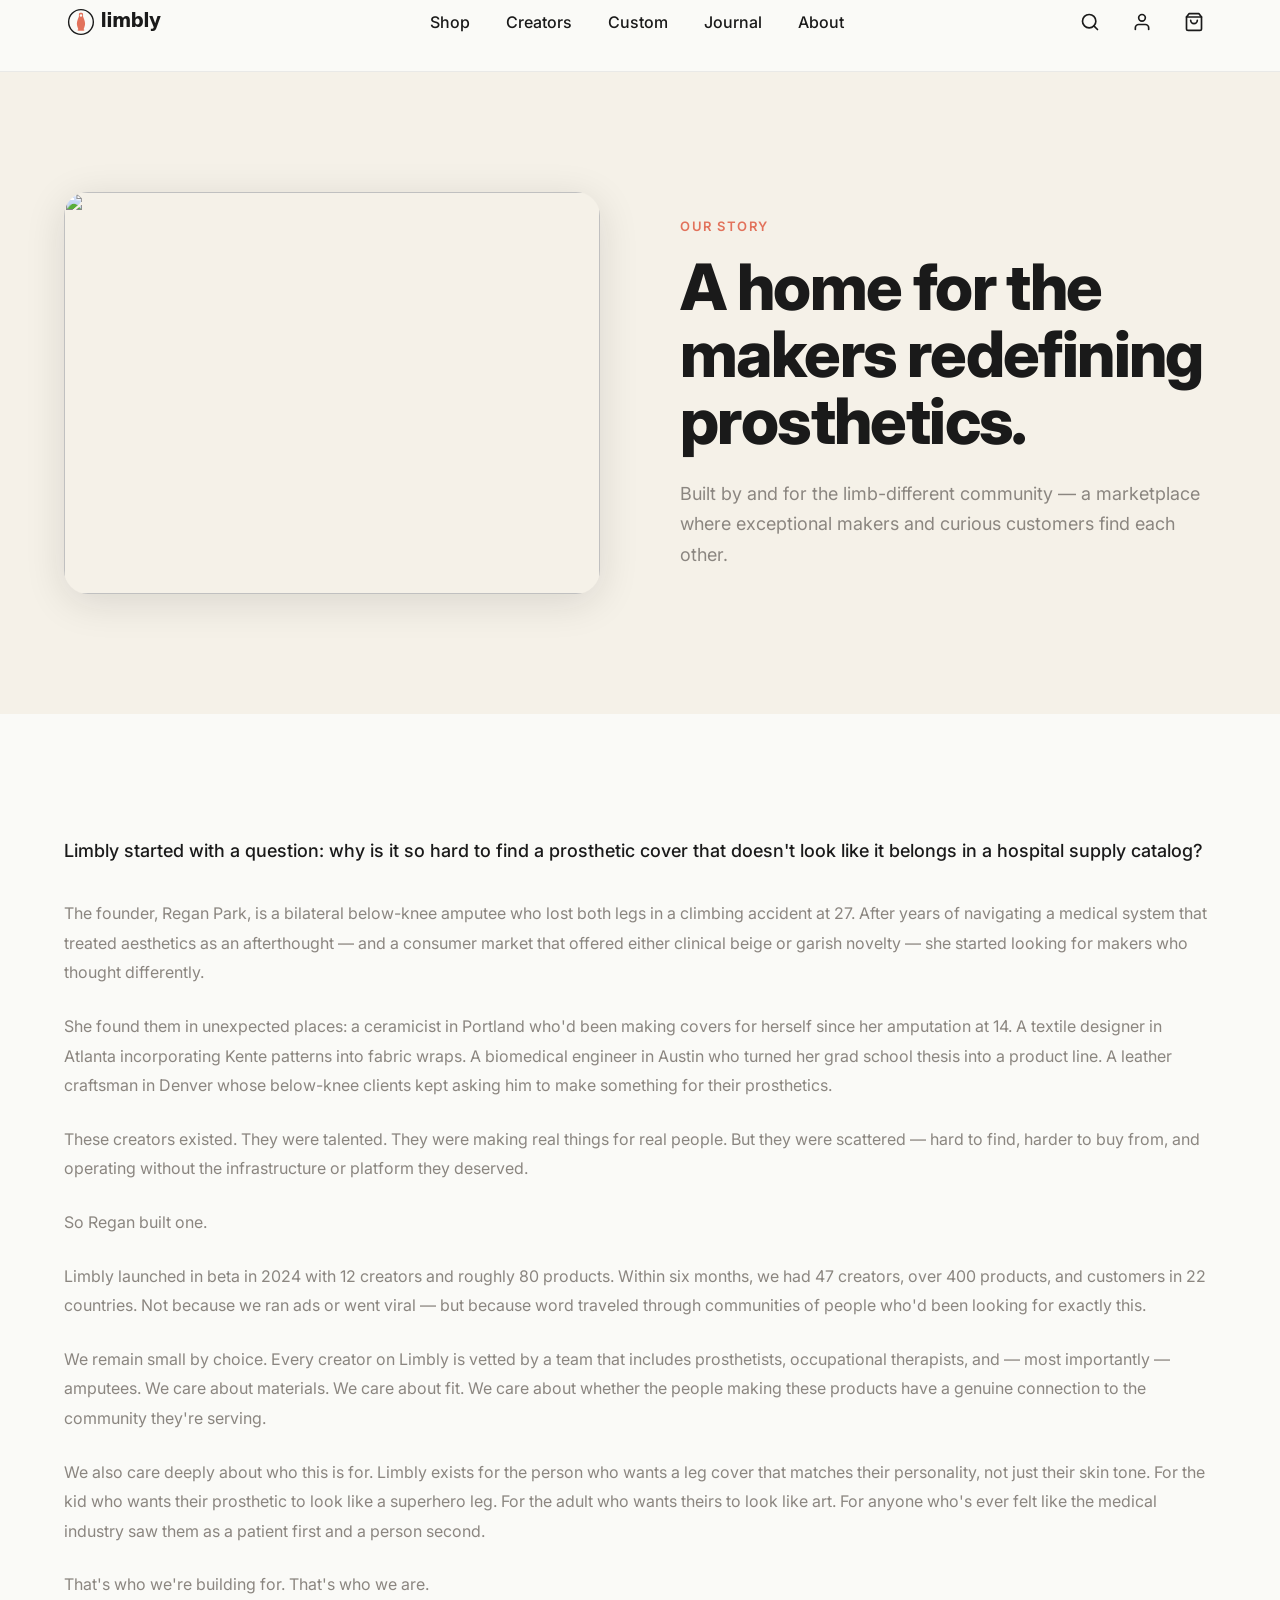
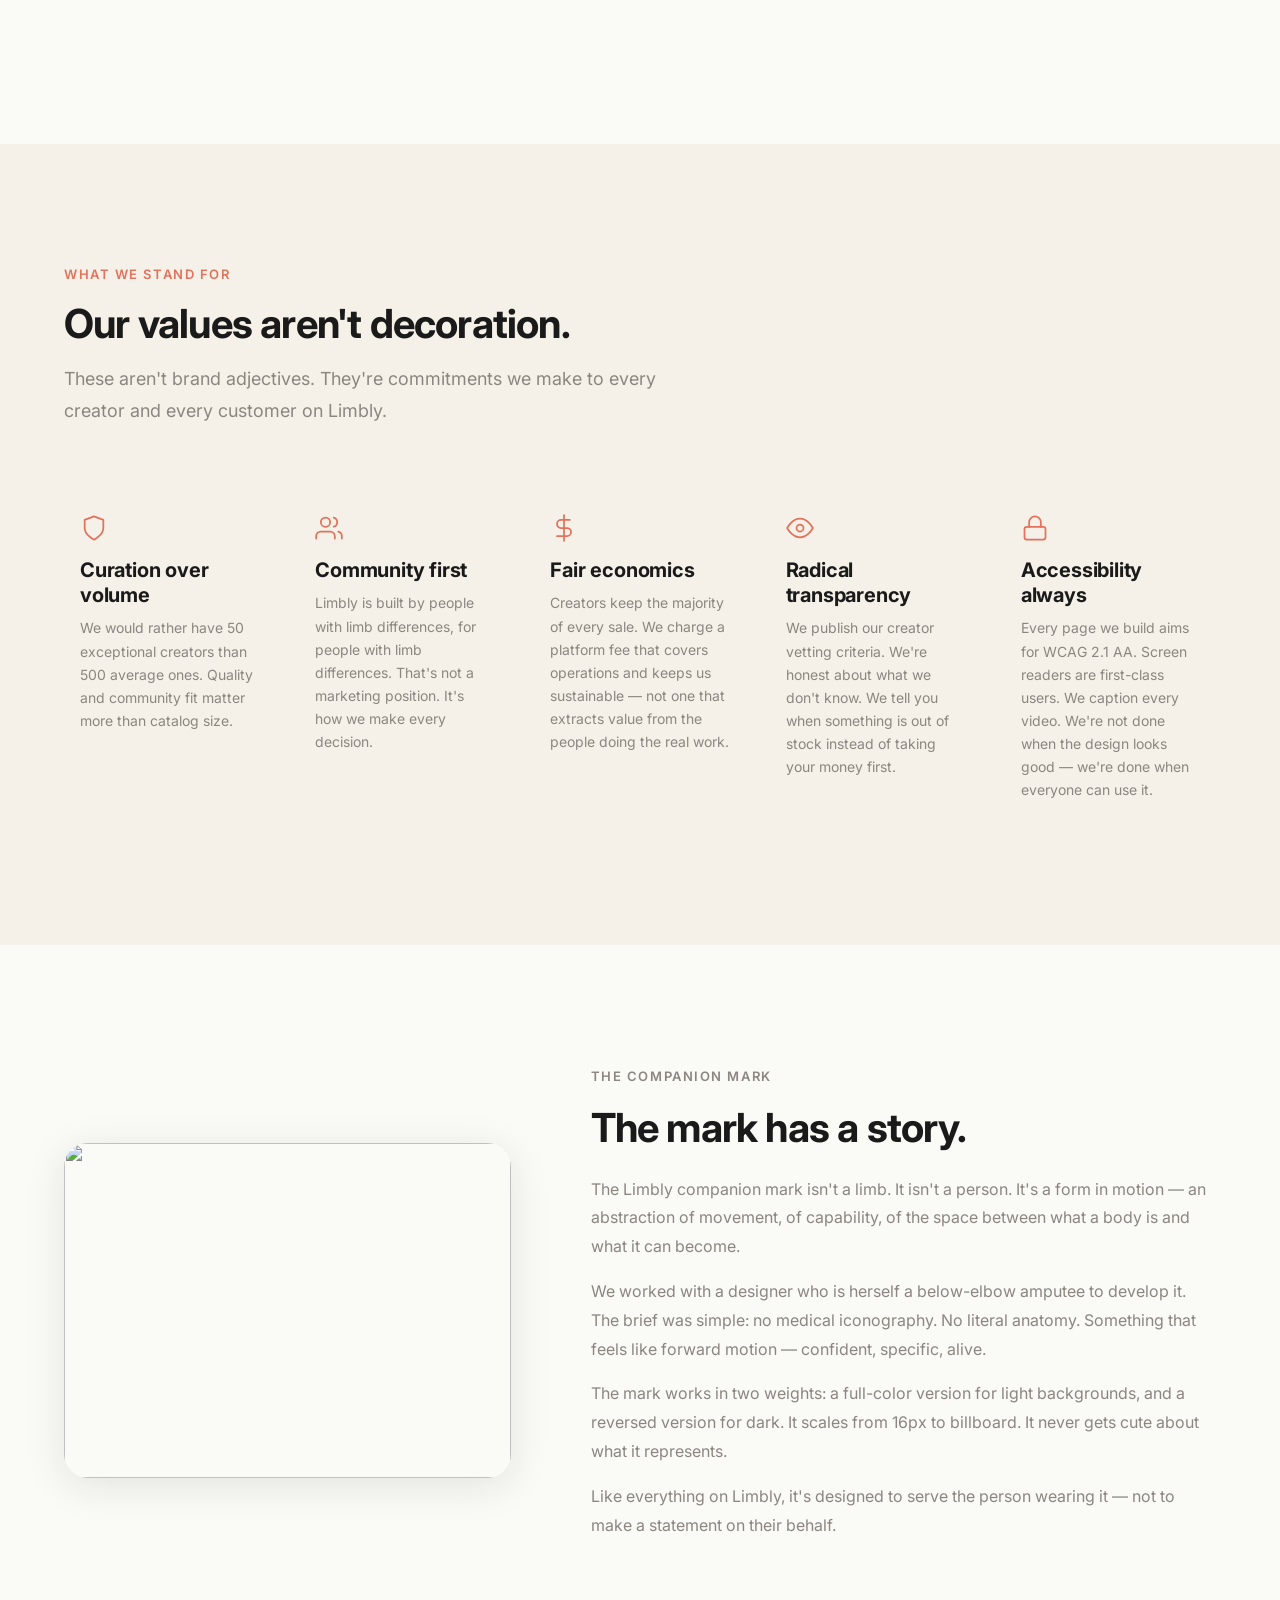
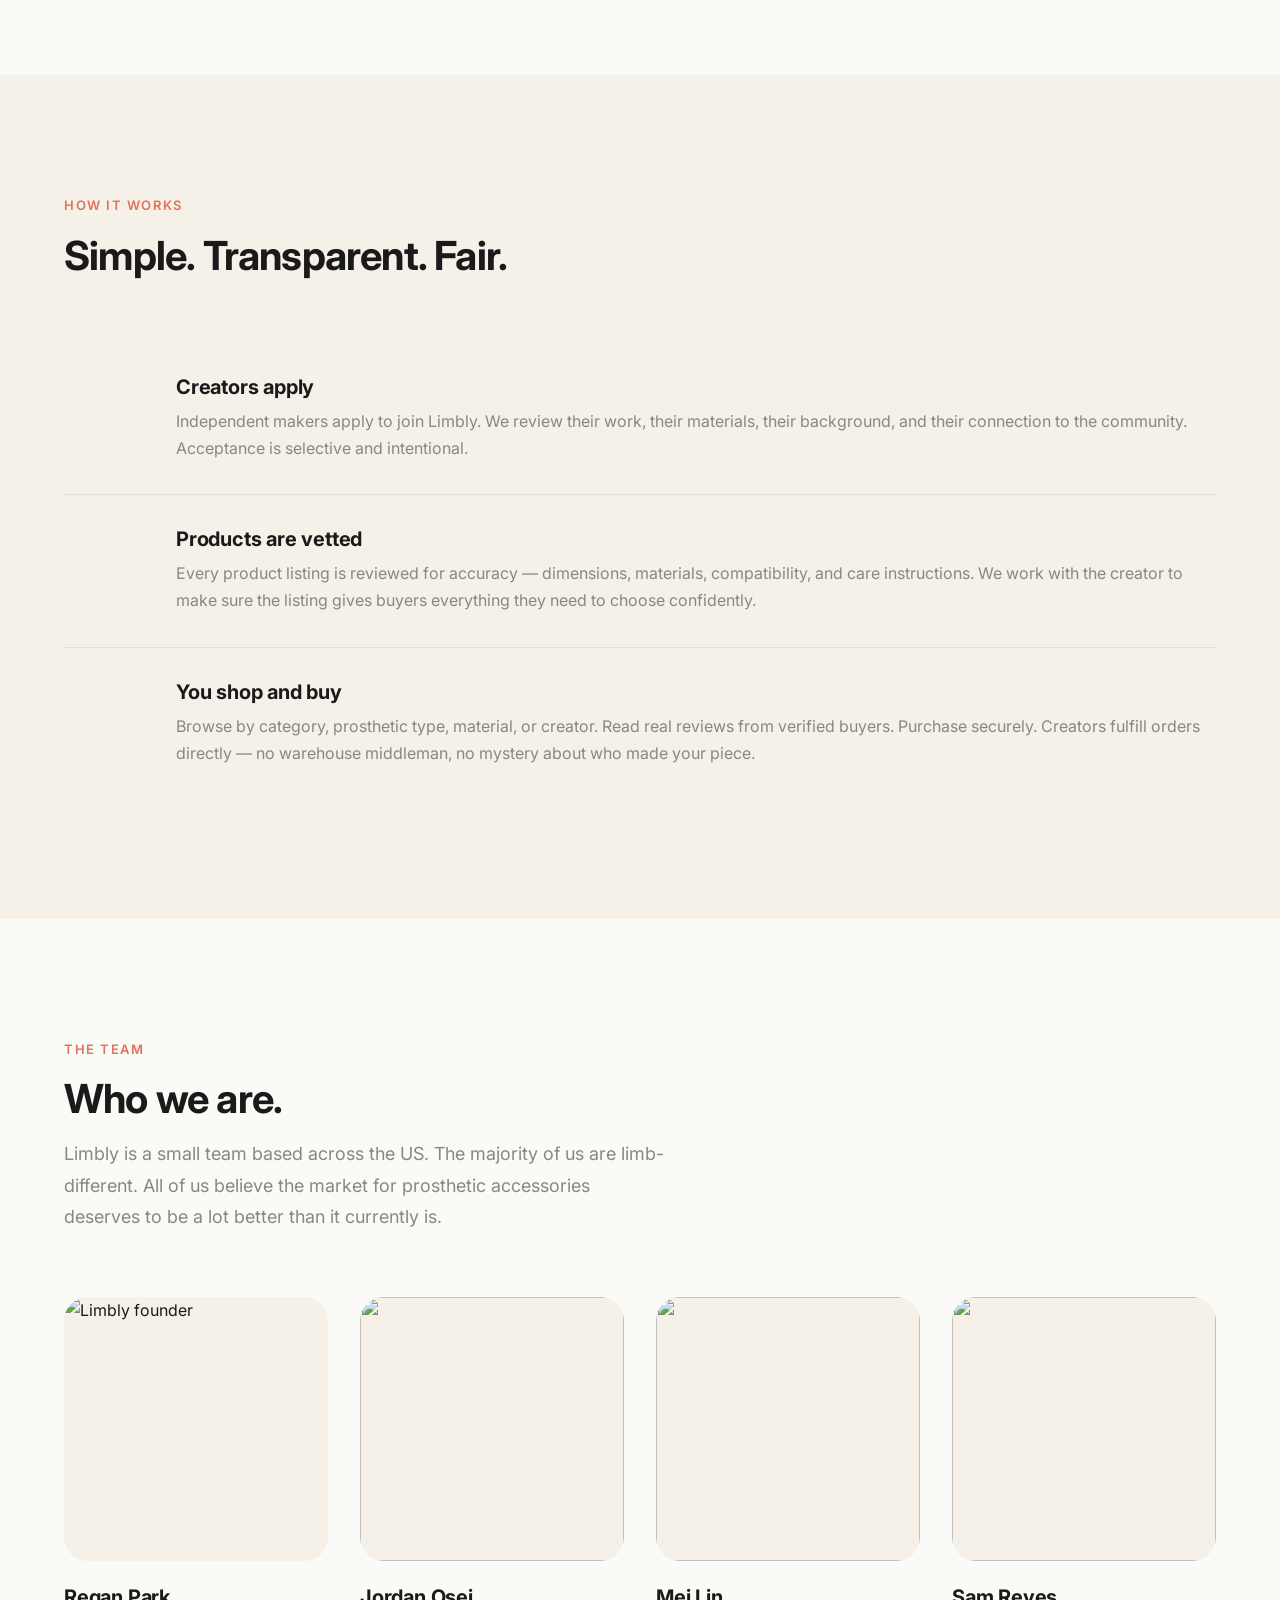
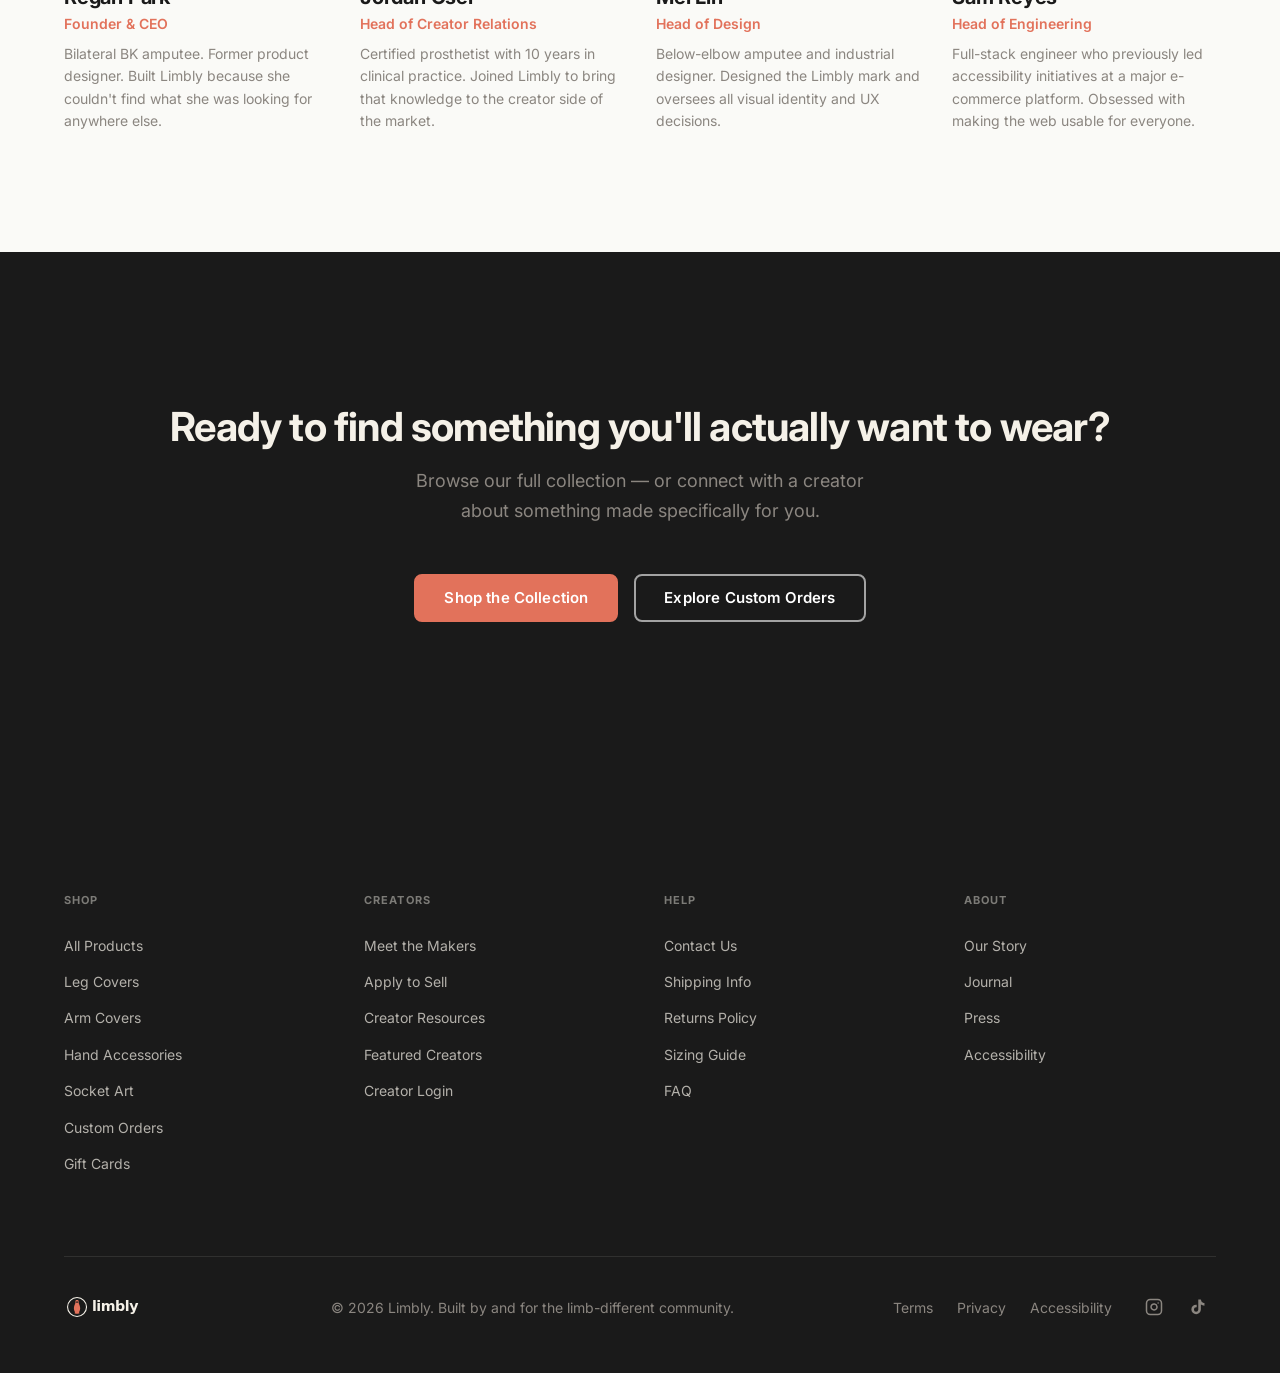
==== commit f5baacd1: "Fix about page: hero layout, values, mark section, story text CSS Co-Authored-By: Claude Sonnet 4.6 " ====
--- a/about.html
+++ b/about.html
@@ -71,14 +71,16 @@
 
   <!-- Hero -->
   <section class="page-hero page-hero--about" aria-labelledby="about-hero-heading">
-    <div class="page-hero-bg">
-      <img src="https://picsum.photos/seed/1615/600/600" alt="" loading="lazy">
-    </div>
-    <div class="page-hero-overlay" aria-hidden="true"></div>
-    <div class="container">
-      <div class="page-hero-content">
-        <p class="eyebrow eyebrow--light">OUR STORY</p>
-        <h1 id="about-hero-heading">A home for the makers redefining prosthetics.</h1>
+    <div class="container">
+      <div class="about-hero-inner">
+        <div class="about-hero-img">
+          <img src="https://picsum.photos/seed/about-hero/1200/900" alt="" loading="lazy">
+        </div>
+        <div class="about-hero-copy">
+          <p class="eyebrow">OUR STORY</p>
+          <h1 id="about-hero-heading">A home for the makers redefining prosthetics.</h1>
+          <p class="page-hero-subtitle">Built by and for the limb-different community — a marketplace where exceptional makers and curious customers find each other.</p>
+        </div>
       </div>
     </div>
   </section>
--- a/css/main.css
+++ b/css/main.css
@@ -1979,11 +1979,15 @@
 .product-badge--sale { background: #1a1a1a; color: #fff; }
 .product-badge--mto { background: rgba(245,241,232,0.95); color: var(--c-black); }
 
-/* ── Scroll reveal ────────────────────────────────────────── */
+/* ── Scroll reveal — elements always visible, animate in when observed ── */
 .reveal {
+  opacity: 1;
+  transform: translateY(0);
+  transition: opacity 0.55s ease, transform 0.55s ease;
+}
+.reveal.will-animate {
   opacity: 0;
-  transform: translateY(20px);
-  transition: opacity 0.6s ease, transform 0.6s ease;
+  transform: translateY(18px);
 }
 .reveal.is-visible {
   opacity: 1;
@@ -2127,3 +2131,506 @@
 }
 .a11y-card-icon { font-size: 32px; margin-bottom: var(--sp-2); }
 .a11y-card-title { font-weight: 700; margin-bottom: var(--sp-1); }
+
+
+/* ============================================================
+   LAYOUT FIXES — Missing component CSS
+   ============================================================ */
+
+/* ── product-grid--3 ──────────────────────────────────────── */
+.product-grid--3 { grid-template-columns: repeat(3, 1fr); }
+@media (max-width: 900px) { .product-grid--3 { grid-template-columns: repeat(2, 1fr); } }
+@media (max-width: 540px) { .product-grid--3 { grid-template-columns: 1fr; } }
+
+/* ── Team grid (About page) ───────────────────────────────── */
+.team-grid {
+  display: grid;
+  grid-template-columns: repeat(4, 1fr);
+  gap: var(--sp-4);
+}
+@media (max-width: 1000px) { .team-grid { grid-template-columns: repeat(2, 1fr); } }
+@media (max-width: 540px)  { .team-grid { grid-template-columns: 1fr; } }
+
+.team-member { display: flex; flex-direction: column; }
+.team-member-img {
+  aspect-ratio: 1;
+  border-radius: var(--r-xl);
+  overflow: hidden;
+  background: var(--c-cream);
+  margin-bottom: var(--sp-3);
+}
+.team-member-img img { width: 100%; height: 100%; object-fit: cover; display: block; transition: transform 0.4s; }
+.team-member:hover .team-member-img img { transform: scale(1.04); }
+.team-member-name { font-size: var(--t-h4); font-weight: 700; margin-bottom: 2px; }
+.team-member-role { font-size: var(--t-sm); color: var(--c-coral); font-weight: 600; margin-bottom: var(--sp-1); }
+.team-member-bio { font-size: var(--t-sm); color: var(--c-warm-gray); line-height: 1.6; }
+
+/* ── How it works steps (About page) ─────────────────────── */
+.how-steps { display: flex; flex-direction: column; gap: 0; }
+.how-step {
+  display: grid;
+  grid-template-columns: 80px 1fr;
+  gap: var(--sp-4);
+  align-items: start;
+  padding: var(--sp-4) 0;
+  border-bottom: 1px solid rgba(26,26,26,0.08);
+}
+.how-step:last-child { border-bottom: none; }
+.how-step-number {
+  font-size: 48px;
+  font-weight: 800;
+  color: var(--c-cream);
+  line-height: 1;
+  flex-shrink: 0;
+}
+.how-step-title { font-size: var(--t-h4); font-weight: 700; margin-bottom: var(--sp-1); }
+.how-step-text { font-size: var(--t-body); color: var(--c-warm-gray); line-height: 1.7; }
+
+/* ── About page hero ──────────────────────────────────────── */
+.page-hero--about {
+  padding: var(--sp-8) 0;
+  background: var(--c-cream);
+}
+.about-hero-inner {
+  display: grid;
+  grid-template-columns: 1fr 1fr;
+  gap: var(--sp-7);
+  align-items: center;
+}
+@media (max-width: 860px) { .about-hero-inner { grid-template-columns: 1fr; } }
+.about-hero-img {
+  aspect-ratio: 4/3;
+  border-radius: var(--r-xl);
+  overflow: hidden;
+  background: var(--c-cream);
+  box-shadow: 0 8px 40px rgba(26,26,26,0.12);
+}
+.about-hero-img img { width: 100%; height: 100%; object-fit: cover; display: block; }
+.about-hero-copy h1 { margin-bottom: var(--sp-3); }
+.about-hero-copy .page-hero-subtitle { font-size: var(--t-body-lg); color: var(--c-warm-gray); line-height: 1.7; }
+
+/* ── About story text ─────────────────────────────────────── */
+.about-story p { color: var(--c-warm-gray); line-height: 1.85; margin-bottom: var(--sp-3); }
+.about-lead { font-size: var(--t-body-lg); font-weight: 500; color: var(--c-black) !important; line-height: 1.7; margin-bottom: var(--sp-4) !important; }
+
+/* ── Values ───────────────────────────────────────────────── */
+.value-item { padding: var(--sp-3) var(--sp-2); }
+.value-icon { margin-bottom: var(--sp-2); color: var(--c-coral); }
+.value-title { font-size: var(--t-h4); font-weight: 700; margin-bottom: 8px; color: var(--c-black); }
+.value-body { font-size: var(--t-sm); color: var(--c-warm-gray); line-height: 1.65; }
+
+/* ── Mark / brand section ─────────────────────────────────── */
+.mark-section {
+  display: grid;
+  grid-template-columns: 1fr 1.4fr;
+  gap: var(--sp-7);
+  align-items: center;
+}
+@media (max-width: 760px) { .mark-section { grid-template-columns: 1fr; } }
+.mark-visual {
+  aspect-ratio: 4/3;
+  border-radius: var(--r-xl);
+  overflow: hidden;
+  box-shadow: 0 8px 40px rgba(26,26,26,0.10);
+}
+.mark-visual img { width: 100%; height: 100%; object-fit: cover; display: block; }
+.mark-copy .eyebrow { margin-bottom: var(--sp-2); }
+.mark-copy h2 { margin-bottom: var(--sp-3); }
+.mark-copy p { color: var(--c-warm-gray); line-height: 1.8; margin-bottom: var(--sp-2); }
+
+/* ── CTA banner ───────────────────────────────────────────── */
+.cta-banner { text-align: center; padding: var(--sp-4) 0; }
+.cta-banner h2 { margin-bottom: var(--sp-2); }
+.cta-banner p { color: rgba(245,241,232,0.65); font-size: var(--t-body-lg); max-width: 480px; margin: 0 auto var(--sp-5); }
+.cta-banner-actions { display: flex; gap: var(--sp-2); justify-content: center; flex-wrap: wrap; }
+
+/* ── Accordion — dash-variant class names ─────────────────── */
+.accordion-item {
+  border-bottom: 1px solid rgba(26,26,26,0.09);
+}
+.accordion-heading { margin: 0; }
+.accordion-btn {
+  display: flex;
+  align-items: center;
+  justify-content: space-between;
+  width: 100%;
+  padding: var(--sp-3) 0;
+  font-size: var(--t-body-lg);
+  font-weight: 600;
+  color: var(--c-black);
+  text-align: left;
+  background: none;
+  border: none;
+  cursor: pointer;
+  gap: var(--sp-3);
+  transition: color 0.15s;
+  line-height: 1.35;
+}
+.accordion-btn:hover { color: var(--c-coral); }
+.accordion-icon {
+  flex-shrink: 0;
+  transition: transform 0.25s ease;
+  color: var(--c-warm-gray);
+}
+.accordion-item.open .accordion-icon { transform: rotate(180deg); }
+.accordion-panel { display: none; padding-bottom: var(--sp-3); }
+.accordion-item.open .accordion-panel { display: block; }
+.accordion-body {
+  font-size: var(--t-body);
+  color: var(--c-warm-gray);
+  line-height: 1.75;
+}
+.accordion-body p + p { margin-top: var(--sp-2); }
+.accordion-body ul { margin: var(--sp-2) 0; padding-left: var(--sp-3); list-style: disc; }
+.accordion-body li { margin-bottom: 6px; }
+
+/* ── Help page layout ─────────────────────────────────────── */
+.help-layout {
+  display: grid;
+  grid-template-columns: 240px 1fr;
+  gap: var(--sp-6);
+  align-items: start;
+  padding: var(--sp-6) 0 var(--sp-8);
+}
+@media (max-width: 860px) { .help-layout { grid-template-columns: 1fr; } }
+
+.help-sidebar {
+  position: sticky;
+  top: calc(var(--nav-h) + var(--sp-3));
+  background: var(--c-cream);
+  border-radius: var(--r-xl);
+  padding: var(--sp-3);
+}
+.help-sidebar-title {
+  font-size: 11px;
+  font-weight: 700;
+  letter-spacing: 0.1em;
+  text-transform: uppercase;
+  color: var(--c-warm-gray);
+  padding: var(--sp-1) var(--sp-2) var(--sp-2);
+}
+.help-sidebar-link {
+  display: block;
+  padding: 10px var(--sp-2);
+  font-size: var(--t-sm);
+  font-weight: 500;
+  color: var(--c-warm-gray);
+  border-radius: var(--r-md);
+  transition: background 0.15s, color 0.15s;
+}
+.help-sidebar-link:hover,
+.help-sidebar-link.active { background: #fff; color: var(--c-black); font-weight: 600; }
+.help-sidebar-divider {
+  height: 1px;
+  background: rgba(26,26,26,0.08);
+  margin: var(--sp-2) 0;
+}
+.help-sidebar-support {
+  margin-top: var(--sp-2);
+  padding: var(--sp-2);
+  background: var(--c-soft-white);
+  border-radius: var(--r-lg);
+  font-size: var(--t-xs);
+  color: var(--c-warm-gray);
+  line-height: 1.6;
+}
+.help-category {
+  font-size: var(--t-h2);
+  font-weight: 700;
+  margin: var(--sp-6) 0 var(--sp-3);
+  padding-top: var(--sp-4);
+  border-top: 2px solid rgba(26,26,26,0.08);
+  letter-spacing: -0.02em;
+}
+.help-category:first-of-type { margin-top: 0; border-top: none; padding-top: 0; }
+
+/* ── Creator profile layout ───────────────────────────────── */
+.creator-profile-hero {
+  position: relative;
+  background: var(--c-black);
+}
+.creator-profile-banner {
+  height: 320px;
+  overflow: hidden;
+}
+.creator-profile-banner img { width: 100%; height: 100%; object-fit: cover; display: block; opacity: 0.7; }
+.creator-profile-info {
+  padding: var(--sp-5) 0 var(--sp-6);
+  background: var(--c-soft-white);
+}
+.creator-profile-meta {
+  display: grid;
+  grid-template-columns: auto 1fr auto;
+  gap: var(--sp-4);
+  align-items: start;
+}
+@media (max-width: 700px) { .creator-profile-meta { grid-template-columns: 1fr; } }
+.creator-profile-avatar {
+  width: 96px;
+  height: 96px;
+  border-radius: 50%;
+  overflow: hidden;
+  border: 4px solid var(--c-soft-white);
+  background: var(--c-coral);
+  margin-top: -48px;
+  flex-shrink: 0;
+}
+.creator-profile-avatar img { width: 100%; height: 100%; object-fit: cover; }
+.creator-profile-name { font-size: var(--t-h2); font-weight: 800; margin-bottom: 4px; }
+.creator-profile-specialty { font-size: var(--t-sm); color: var(--c-coral); font-weight: 600; text-transform: uppercase; letter-spacing: 0.05em; margin-bottom: var(--sp-1); }
+.creator-profile-location { font-size: var(--t-sm); color: var(--c-warm-gray); margin-bottom: var(--sp-3); }
+.creator-profile-bio { font-size: var(--t-body-lg); color: var(--c-warm-gray); line-height: 1.7; max-width: 600px; }
+.creator-stats {
+  display: flex;
+  gap: var(--sp-4);
+  flex-wrap: wrap;
+}
+.creator-stat-value { font-size: var(--t-h3); font-weight: 800; color: var(--c-black); display: block; }
+.creator-stat-label { font-size: var(--t-xs); color: var(--c-warm-gray); }
+
+
+/* ============================================================
+   CREATOR PROFILE PAGE
+   ============================================================ */
+.profile-banner {
+  position: relative;
+  height: 380px;
+  overflow: hidden;
+  background: var(--c-black);
+}
+.profile-banner-bg {
+  position: absolute;
+  inset: 0;
+}
+.profile-banner-bg img {
+  width: 100%; height: 100%;
+  object-fit: cover; display: block;
+  opacity: 0.55;
+}
+.profile-banner-overlay {
+  position: absolute;
+  inset: 0;
+  background: linear-gradient(to top, rgba(26,26,26,0.85) 0%, rgba(26,26,26,0.2) 60%, transparent 100%);
+}
+.profile-banner-content {
+  position: absolute;
+  bottom: 0; left: 0; right: 0;
+  padding: var(--sp-5) 0 var(--sp-4);
+  display: flex;
+  align-items: flex-end;
+  gap: var(--sp-4);
+}
+.profile-avatar {
+  width: 100px;
+  height: 100px;
+  border-radius: 50%;
+  overflow: hidden;
+  border: 4px solid rgba(255,255,255,0.9);
+  flex-shrink: 0;
+  background: var(--c-coral);
+}
+.profile-avatar img { width: 100%; height: 100%; object-fit: cover; display: block; }
+.profile-banner-text { flex: 1; }
+.profile-name {
+  font-size: var(--t-h2);
+  font-weight: 800;
+  color: #fff;
+  margin-bottom: 4px;
+  text-shadow: 0 1px 8px rgba(0,0,0,0.4);
+}
+.profile-tagline {
+  font-size: var(--t-body);
+  color: rgba(255,255,255,0.75);
+  margin-bottom: var(--sp-2);
+}
+.profile-stats {
+  display: flex;
+  gap: var(--sp-4);
+  flex-wrap: wrap;
+}
+.profile-stat { text-align: center; }
+.profile-stat-value {
+  display: block;
+  font-size: var(--t-h3);
+  font-weight: 800;
+  color: #fff;
+  line-height: 1.1;
+}
+.profile-stat-label {
+  font-size: var(--t-xs);
+  color: rgba(255,255,255,0.6);
+}
+
+/* Profile body layout */
+.profile-layout {
+  display: grid;
+  grid-template-columns: 1fr 300px;
+  gap: var(--sp-6);
+  align-items: start;
+}
+@media (max-width: 860px) { .profile-layout { grid-template-columns: 1fr; } }
+
+.profile-lead {
+  font-size: var(--t-body-lg);
+  font-weight: 600;
+  line-height: 1.6;
+  color: var(--c-black);
+  margin-bottom: var(--sp-3);
+}
+.profile-bio p {
+  font-size: var(--t-body);
+  color: var(--c-warm-gray);
+  line-height: 1.75;
+  margin-bottom: var(--sp-2);
+}
+
+.profile-badges {
+  display: flex;
+  flex-wrap: wrap;
+  gap: 8px;
+  margin-top: var(--sp-3);
+}
+.profile-badge {
+  display: inline-flex;
+  align-items: center;
+  gap: 6px;
+  padding: 6px 12px;
+  background: var(--c-cream);
+  border-radius: var(--r-full);
+  font-size: 12px;
+  font-weight: 500;
+  color: var(--c-black);
+}
+
+/* Profile sidebar */
+.profile-sidebar-card {
+  background: var(--c-cream);
+  border-radius: var(--r-xl);
+  padding: var(--sp-4);
+  margin-bottom: var(--sp-3);
+}
+.profile-sidebar-title {
+  font-size: 11px;
+  font-weight: 700;
+  letter-spacing: 0.08em;
+  text-transform: uppercase;
+  color: var(--c-warm-gray);
+  margin-bottom: var(--sp-2);
+}
+.profile-detail-row {
+  display: flex;
+  justify-content: space-between;
+  font-size: var(--t-sm);
+  padding: 8px 0;
+  border-bottom: 1px solid rgba(26,26,26,0.07);
+}
+.profile-detail-row:last-child { border-bottom: none; }
+.profile-detail-label { color: var(--c-warm-gray); }
+.profile-detail-value { font-weight: 500; }
+
+/* ============================================================
+   PRODUCT PAGE — Gallery & layout fixes
+   ============================================================ */
+.product-breadcrumb {
+  padding: var(--sp-3) 0 0;
+  font-size: var(--t-xs);
+  color: var(--c-warm-gray);
+}
+.product-page-grid {
+  display: grid;
+  grid-template-columns: 1fr 1fr;
+  gap: var(--sp-7);
+  align-items: start;
+  padding: var(--sp-4) 0 var(--sp-7);
+}
+@media (max-width: 860px) { .product-page-grid { grid-template-columns: 1fr; } }
+
+.gallery-main {
+  aspect-ratio: 1;
+  border-radius: var(--r-xl);
+  overflow: hidden;
+  background: var(--c-cream);
+  margin-bottom: var(--sp-2);
+}
+.gallery-main img { width: 100%; height: 100%; object-fit: cover; display: block; }
+
+.gallery-thumbs {
+  display: grid;
+  grid-template-columns: repeat(4, 1fr);
+  gap: 8px;
+}
+.gallery-thumb {
+  aspect-ratio: 1;
+  border-radius: var(--r-md);
+  overflow: hidden;
+  cursor: pointer;
+  border: 2px solid transparent;
+  transition: border-color 0.2s;
+  background: var(--c-cream);
+}
+.gallery-thumb img { width: 100%; height: 100%; object-fit: cover; display: block; }
+.gallery-thumb:hover,
+.gallery-thumb.active { border-color: var(--c-coral); }
+
+/* ── Related products — force reveal for below-fold ────────── */
+.section--cream .product-grid .product-card { opacity: 1; transform: none; }
+
+
+/* ── Help page: grid on .help-inner (direct parent of sidebar + main) ── */
+.help-layout { padding: var(--sp-6) 0 var(--sp-8); }
+.help-layout .container { max-width: var(--container-w); }
+
+.help-inner {
+  display: grid;
+  grid-template-columns: 240px 1fr;
+  gap: var(--sp-6);
+  align-items: start;
+}
+@media (max-width: 860px) {
+  .help-inner { grid-template-columns: 1fr; }
+  .help-sidebar { position: static; }
+}
+
+.help-sidebar {
+  position: sticky;
+  top: calc(var(--nav-h) + var(--sp-3));
+  background: var(--c-cream);
+  border-radius: var(--r-xl);
+  padding: var(--sp-3);
+}
+.help-nav { display: flex; flex-direction: column; gap: 2px; margin-bottom: var(--sp-3); }
+.help-nav-link {
+  display: block;
+  padding: 9px var(--sp-2);
+  font-size: var(--t-sm);
+  font-weight: 500;
+  color: var(--c-warm-gray);
+  border-radius: var(--r-md);
+  transition: background 0.15s, color 0.15s;
+}
+.help-nav-link:hover { background: #fff; color: var(--c-black); font-weight: 600; }
+
+.help-contact-card {
+  background: var(--c-soft-white);
+  border-radius: var(--r-lg);
+  padding: var(--sp-3);
+  border-top: 1px solid rgba(26,26,26,0.08);
+  margin-top: var(--sp-2);
+  padding-top: var(--sp-3);
+}
+.help-contact-title { font-size: var(--t-h4); font-weight: 700; margin-bottom: var(--sp-1); }
+.help-contact-body { font-size: var(--t-sm); color: var(--c-warm-gray); margin-bottom: var(--sp-2); line-height: 1.5; }
+
+.help-section-title {
+  font-size: var(--t-h2);
+  font-weight: 700;
+  letter-spacing: -0.02em;
+  margin: var(--sp-6) 0 var(--sp-3);
+  padding-top: var(--sp-4);
+  border-top: 2px solid rgba(26,26,26,0.08);
+}
+.help-main > section:first-child .help-section-title {
+  margin-top: 0;
+  border-top: none;
+  padding-top: 0;
+}
